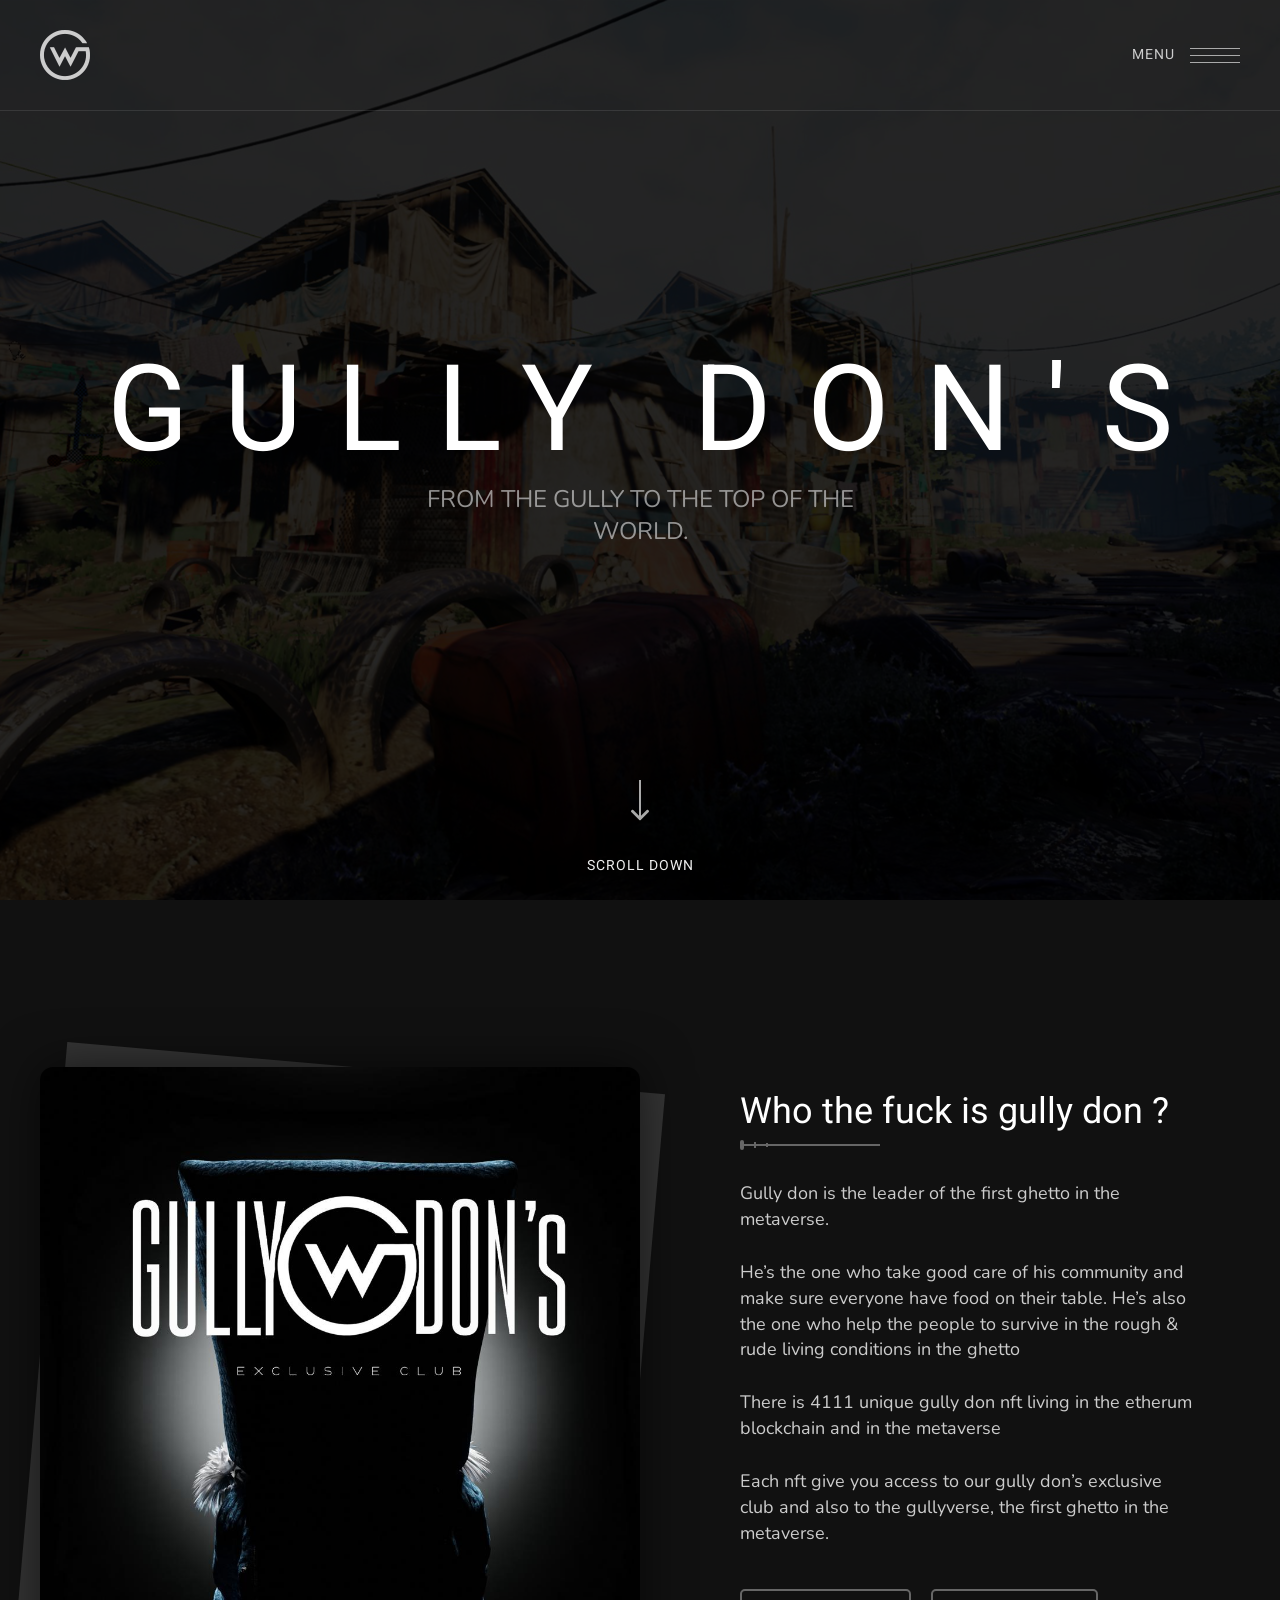
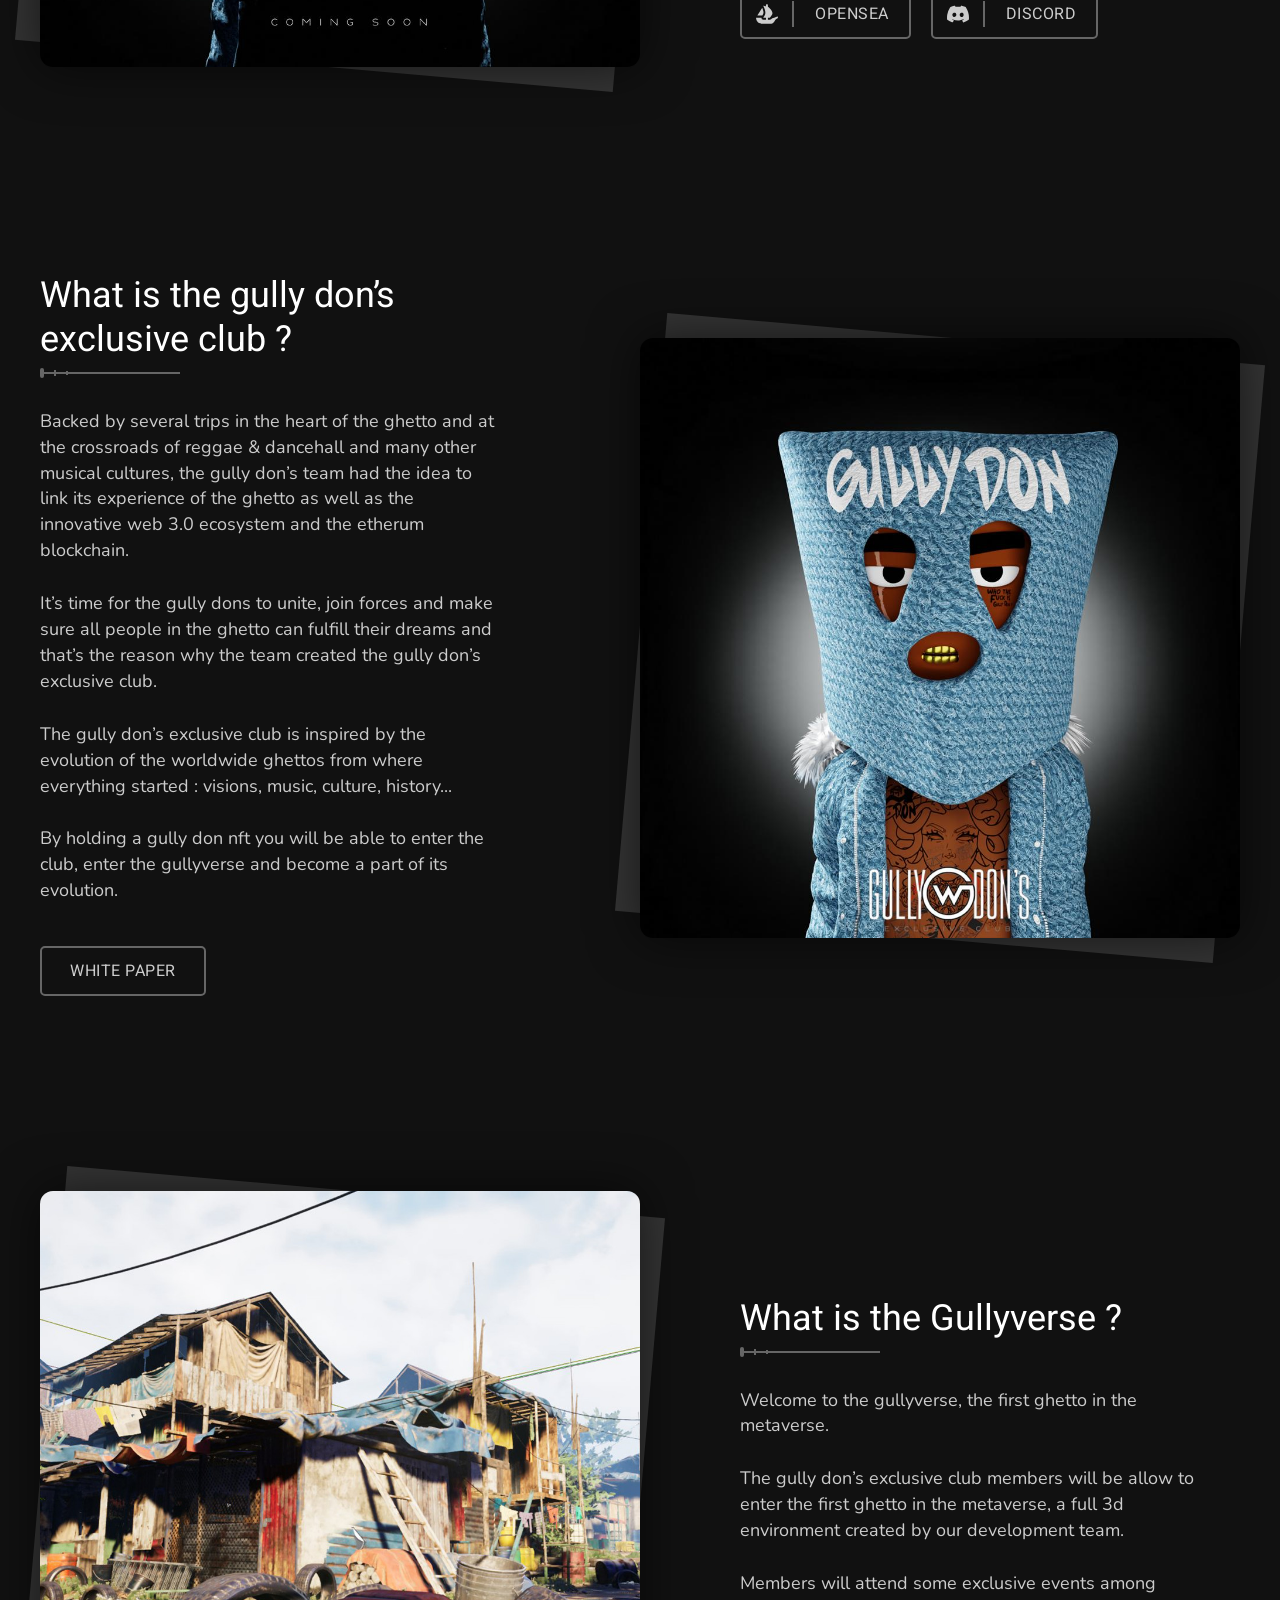
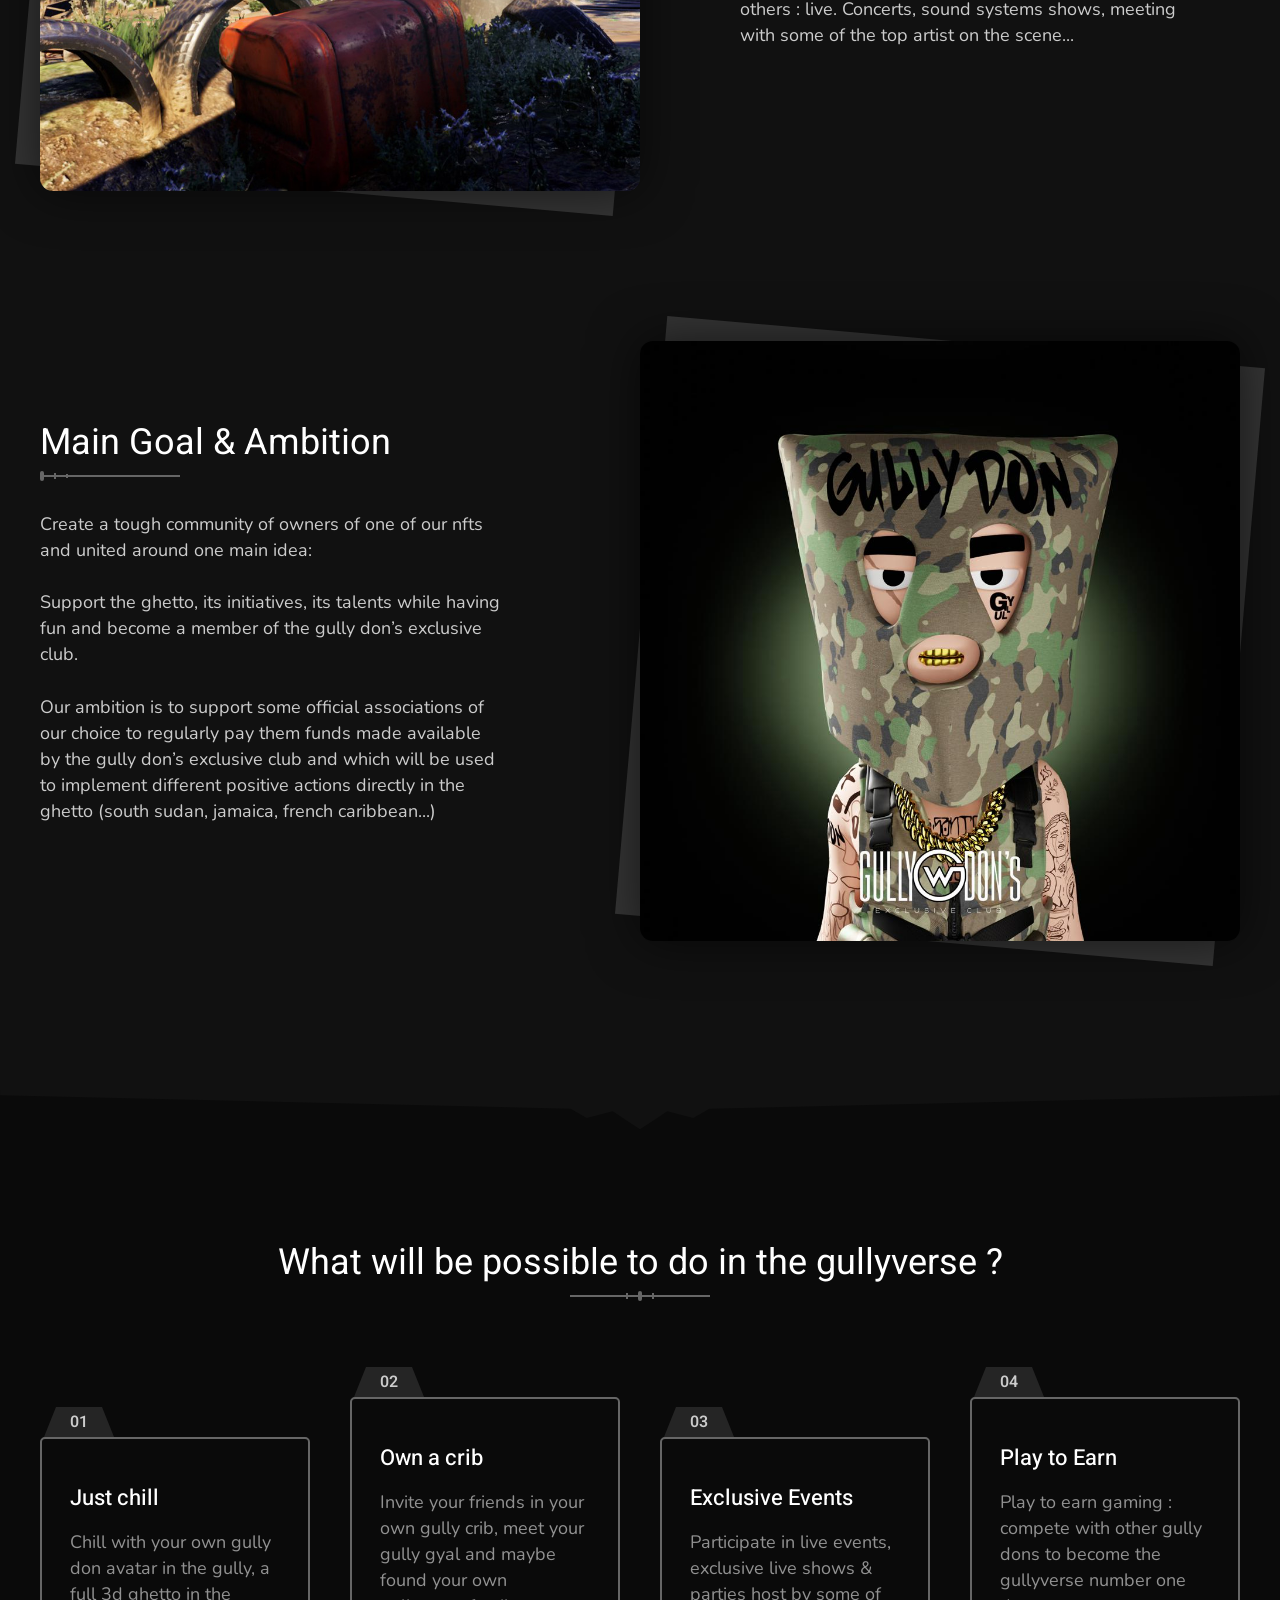
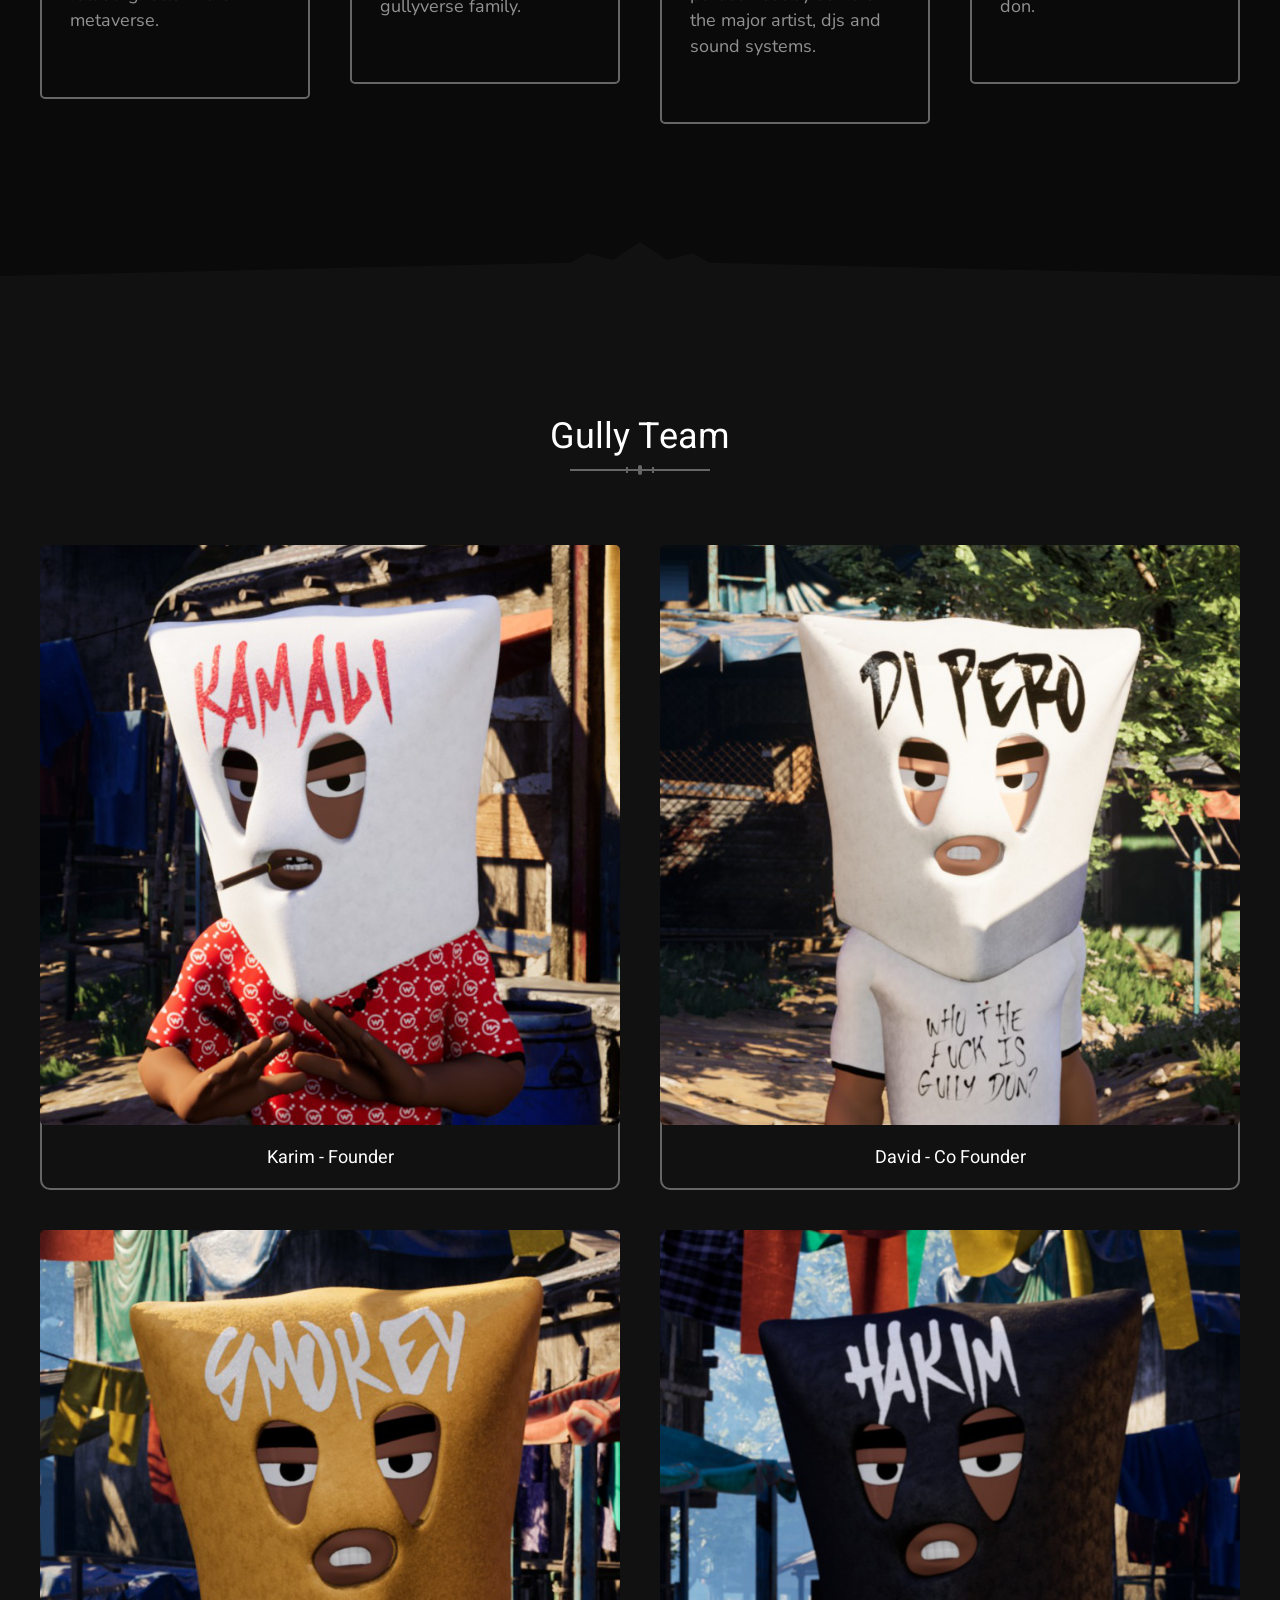
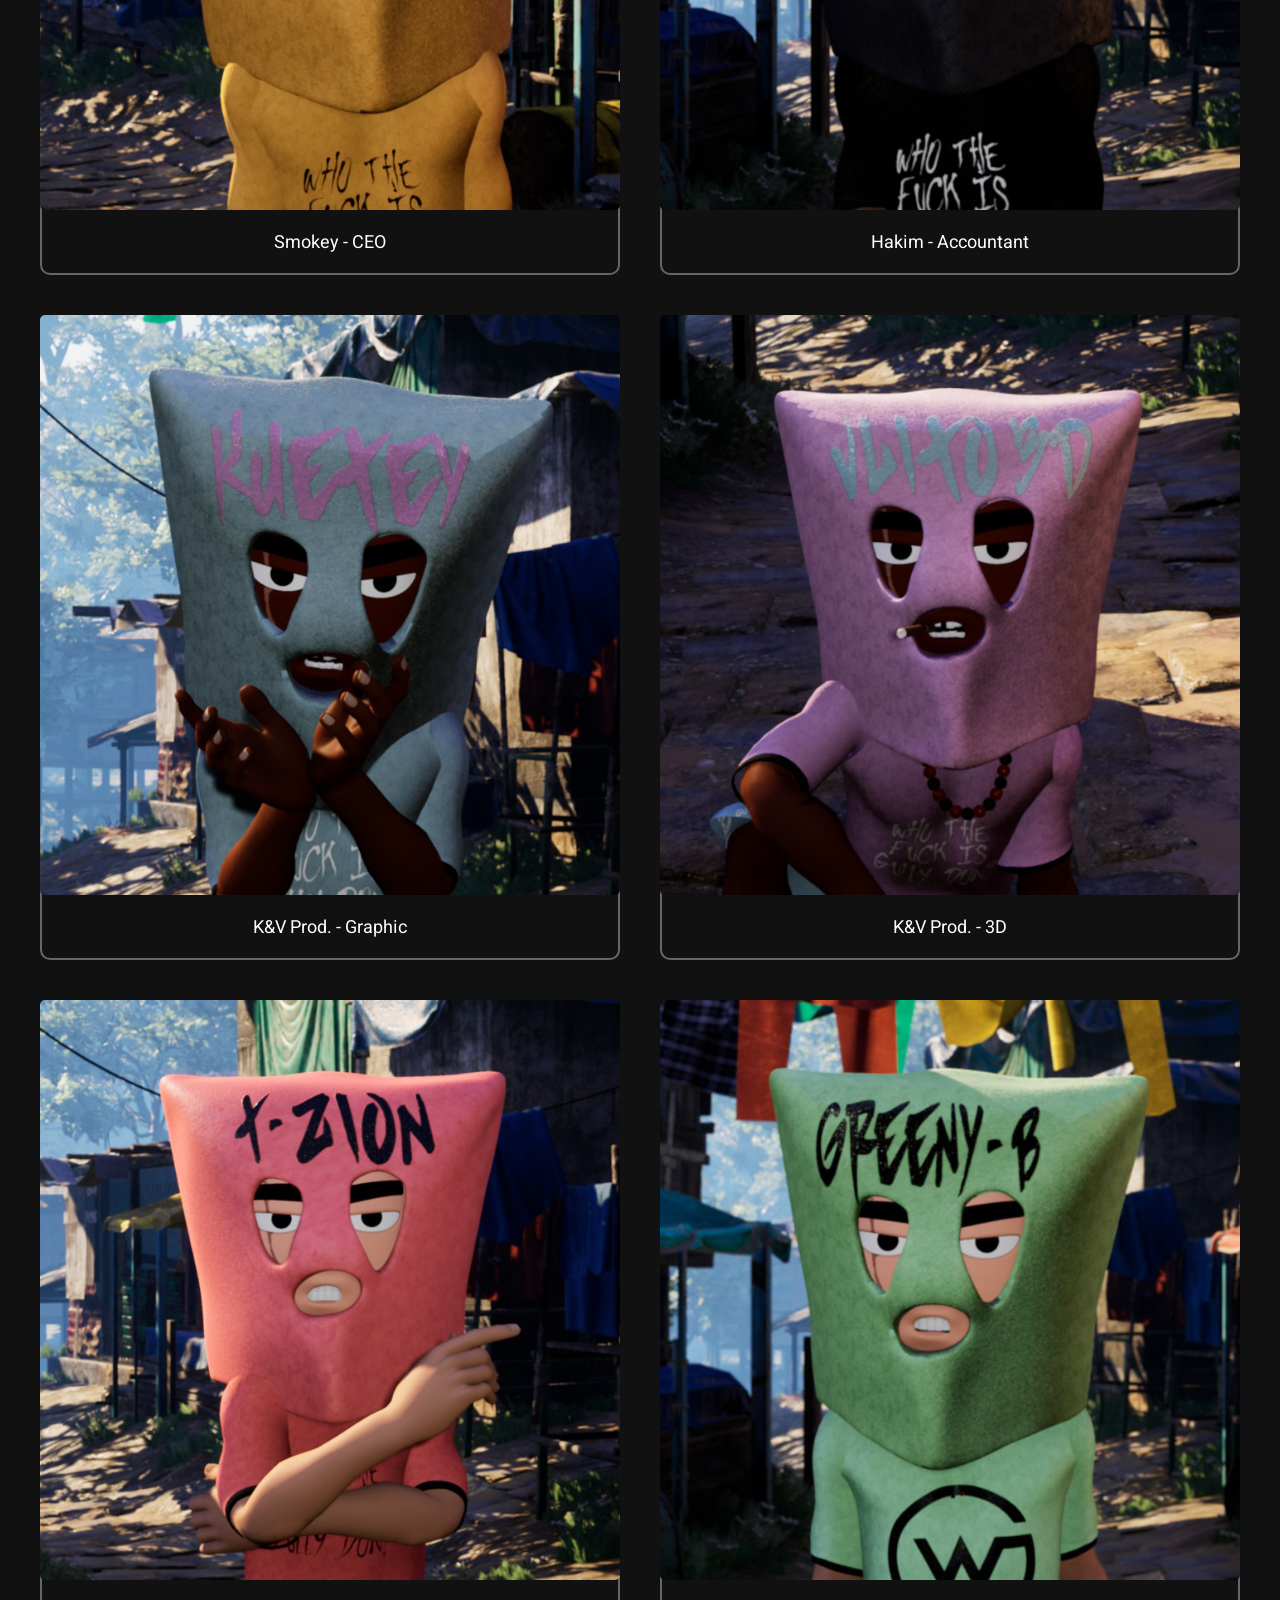
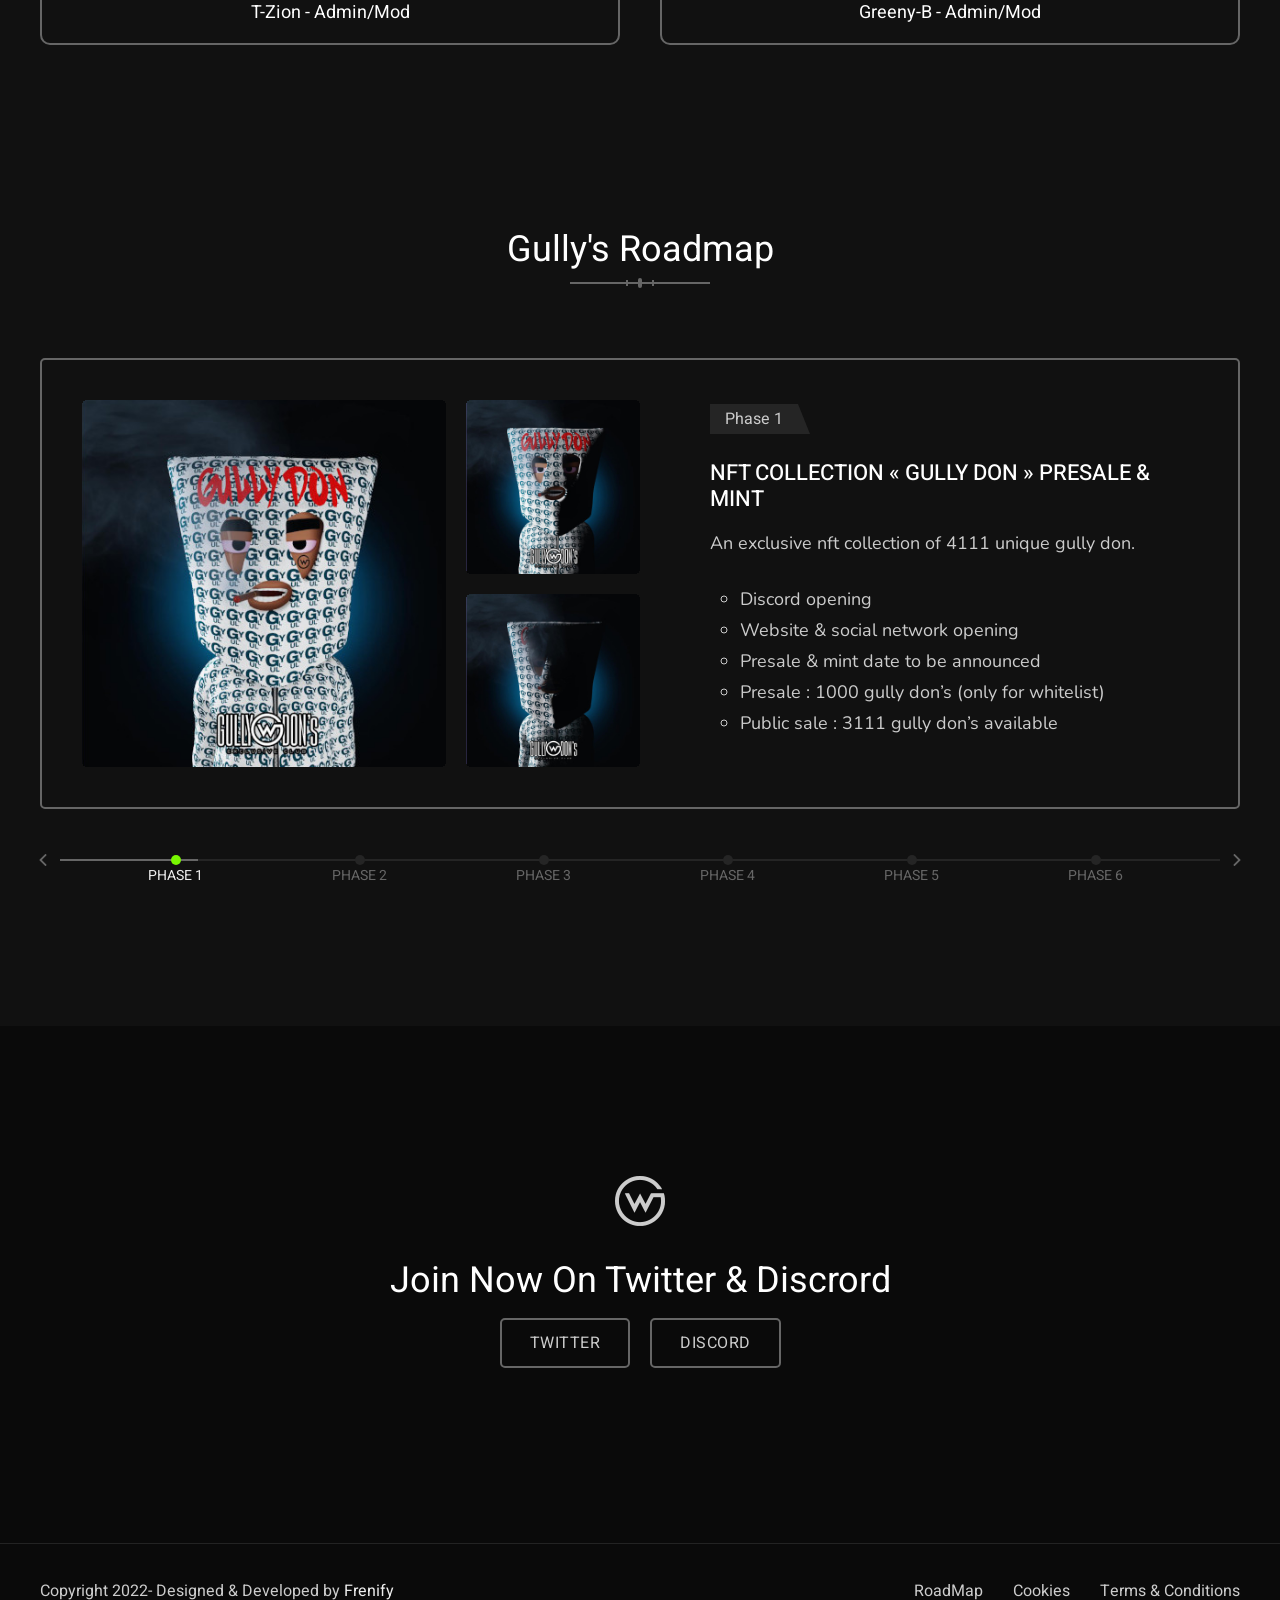
==== index.html @ 2dc28daa "landing ok" ====
<!DOCTYPE html>
<!--[if lt IE 7 ]><html class="ie ie6" lang="en"> <![endif]-->
<!--[if IE 7 ]><html class="ie ie7" lang="en"> <![endif]-->
<!--[if IE 8 ]><html class="ie ie8" lang="en"> <![endif]-->
<!--[if (gte IE 9)|!(IE)]><!--><html lang="en"> <!--<![endif]-->
  
<head>

<meta http-equiv="Content-Type" content="text/html; charset=utf-8" />

<meta name="description" content="Neoh">
<meta name="author" content="Frenify">

<meta name="viewport" content="width=device-width, initial-scale=1, maximum-scale=1">

<title>GullyVerse</title>

<!-- Google Fonts -->
<link rel="preconnect" href="https://fonts.googleapis.com">
<link rel="preconnect" href="https://fonts.gstatic.com" crossorigin>
<link href="https://fonts.googleapis.com/css2?family=Heebo:wght@100;200;300;400;500;600;700;800;900&family=Nunito:ital,wght@0,200;0,300;0,400;0,500;0,600;0,700;0,800;0,900;1,200;1,300;1,400;1,500;1,600;1,700;1,800;1,900&display=swap" rel="stylesheet">
<!-- !Google Fonts -->

<!-- Styles -->
<link type="text/css" rel="stylesheet" href="css/plugins.css" />
<link type="text/css" rel="stylesheet" href="css/style.css?ver=1.1" />
<!--[if lt IE 9]> <script type="text/javascript" src="js/modernizr.custom.js"></script> <![endif]-->
<!-- !Styles -->

</head>

<body class="home-static">


<!-- Main -->
<div class="neoh_fn_main" data-footer-sticky="">
  
  <!-- Product Modal -->
  <div class="neoh_fn_modal product_modal">
    <div class="modal_in">
      <div class="modal_closer">
        <a href="#">
          <img src="svg/cancel.svg" alt="" class="fn__svg">
        </a>
      </div>
      <div class="modal_content">
        <div class="neoh_fn_product_modal">
          <div class="img_item">
            <!-- here comes product's image -->
          </div>
          <div class="content_item">
            <div class="neoh_fn_title" data-align="left">
              <h3 class="fn_title"><!-- here comes product's title --></h3>
              <div class="line"><span></span></div>
            </div>
            
            <div class="desc">
              <p><!-- here comes product's description --></p>
            </div>
            
            <div class="buttons">
              <a href="https://opensea.io/" target="_blank" class="neoh_fn_button opensea">
                <span class="icon"><img src="svg/opensea.svg" alt="" class="fn__svg"></span>
                <span class="text">View on OpenSea</span>
              </a>
              <a href="https://discord.com/" target="_blank" class="neoh_fn_button discord">
                <span class="icon"><img src="svg/discord.svg" alt="" class="fn__svg"></span>
                <span class="text">View on Discord</span>
              </a>
            </div>
          </div>
        </div>
      </div>
    </div>
  </div>
  <!-- !Product Modal -->

  <!-- Right Navigation -->
  <div class="nav_overlay"></div>
  <div class="neoh_fn_nav">
    <div class="trigger is-active">
      <div class="trigger_in">
        <span class="text">Close</span>
        <span class="hamb">
          <span class="hamb_a"></span>
          <span class="hamb_b"></span>
          <span class="hamb_c"></span>
        </span>
      </div>
    </div>
    <div class="nav_content">
      <div class="nav_menu">
        <ul>
          <li class="menu-item menu-item-has-children">
            <a href="index.html">Home</a>
            <ul class="sub-menu">
              <li><a href="index.html">Home Static</a></li>
              <li><a href="index-kenburns.html">Full Kenburns</a></li>
              <li><a href="index-half-kenburns.html">Half Kenburns</a></li>
              <li><a href="index-half-slider.html">Half Slider</a></li>
            </ul>
          </li>
          <li class="menu-item"><a href="about.html">About</a></li>
          <li class="menu-item"><a href="collection.html">Collection</a></li>
          <li class="menu-item"><a href="blog.html">Blog</a></li>
          <li class="menu-item"><a href="contact.html">Contact</a></li>
        </ul>
      </div>
      <div class="nav_buttons">
        <a href="https://opensea.io/" class="neoh_fn_button" target="_blank">
          <span class="icon"><img src="svg/opensea.svg" alt="" class="fn__svg"></span>
          <span class="text">OpenSea</span>
        </a>
        <a href="https://discord.com/" class="neoh_fn_button" target="_blank">
          <span class="icon"><img src="svg/discord.svg" alt="" class="fn__svg"></span>
          <span class="text">Discord</span>
        </a>
      </div>
    </div>
    
    <!-- Nav Footer -->
    <div class="nav_footer">
      <div class="nf_left">
        <p>Copyright 2022- Designed &amp; Developed by <a href="https://themeforest.net/user/frenify/portfolio" target="_blank">Frenify</a></p>
      </div>
      <div class="nf_right">
        <div class="neoh_fn_social_list">
          <ul>
            <li><a href="#"><i class="fn-icon-twitter"></i></a></li>
            <li><a href="#"><i class="fn-icon-facebook"></i></a></li>
            <li><a href="#"><i class="fn-icon-instagram"></i></a></li>
            <li><a href="#"><i class="fn-icon-pinterest"></i></a></li>
            <li><a href="#"><i class="fn-icon-behance"></i></a></li>
          </ul>
        </div>
      </div>
    </div>
    <!-- !Nav Footer -->
    
  </div>
  <!-- !Right Navigation -->

  <!-- Header -->
  <header class="neoh_fn_header">
    <div class="container">
      <div class="header_in">
      
        <div class="logo">
          <a href="index.html"><img src="img/logo.png" alt=""></a>
        </div>
        
        <div class="trigger">
          <div class="trigger_in">
            <span class="text">Menu</span>
            <span class="hamb">
              <span class="hamb_a"></span>
              <span class="hamb_b"></span>
              <span class="hamb_c"></span>
            </span>
          </div>
        </div>
        
      </div>
    </div>
  </header>
  <!-- !Header -->
  

  <!-- Content -->
  <div class="neoh_fn_content">

    <!-- Hero Header -->
    <div class="neoh_fn_hero">
      
      <!-- Overlay (of hero header) -->
      <div class="bg_overlay">
        
        <!-- Overlay Color -->
        <div class="bg_color"></div>
        <!-- !Overlay Color -->
        
        <!-- Overlay Image -->
        <div class="bg_image" data-bg-img="img/hero/bg.jpg"></div>
        <!-- !Overlay Image -->
        
      </div>
      <!-- Overlay (of hero header) -->
      
      <div class="hero_content">
        <div class="container">
          <div class="content">
            <h2 class="fn_title" title="Neoh">Gully Don's</h2>
            <p class="fn_desc fn_animated_text">FROM THE GULLY TO THE TOP OF THE WORLD.</p>
          </div>
        </div>
        <a href="#about" class="neoh_fn_down magic-hover magic-hover__square">
          <span class="text">Scroll Down</span>
          <span class="icon"><img src="svg/right-arr.svg" alt="" class="fn__svg"></span>
        </a>
      </div>
      
        
      
    </div>
    <!-- !Hero Header -->
    
    
    <!-- About Section -->
    <section id="about">
      <div class="container">
        
        <!-- About Item #1 -->
        <div class="neoh_fn_about_item">
          <div class="img_item">
            <img src="img/about/1.jpg" alt="">
          </div>
          <div class="content_item">
            
            <div class="neoh_fn_title" data-align="left">
              <h3 class="fn_title">Who the fuck is gully don ?</h3>
              <div class="line"><span></span></div>
            </div>
            
            <div class="desc">
              <p>Gully don is the leader of the first ghetto in the metaverse.</p>
              <p>He’s the one who take good care of his community and make sure everyone have food on their table. He’s also the one who help the people to survive in the rough & rude living conditions in the ghetto</p>
              <p>There is 4111 unique gully don nft living in the etherum blockchain and in the metaverse</p>
              <p>Each nft give you access to our gully don’s exclusive club and also to the gullyverse, the first ghetto in the metaverse.</p>
            </div>
            
            <div class="buttons">
              <a href="https://opensea.io/" target="_blank" class="neoh_fn_button">
                <span class="icon"><img src="svg/opensea.svg" alt="" class="fn__svg"></span>
                <span class="text">OpenSea</span>
              </a>
              <a href="https://discord.com/" target="_blank" class="neoh_fn_button">
                <span class="icon"><img src="svg/discord.svg" alt="" class="fn__svg"></span>
                <span class="text">Discord</span>
              </a>
            </div>
            
          </div>
        </div>
        <!-- !About Item #1 -->
        
        <!-- About Item #2 -->
        <div class="neoh_fn_about_item reverse">
          <div class="img_item">
            <img src="img/about/2.jpg" alt="">
          </div>
          <div class="content_item">
            
            <div class="neoh_fn_title" data-align="left">
              <h3 class="fn_title">What is the gully don’s exclusive club ?</h3>
              <div class="line"><span></span></div>
            </div>
            
            <div class="desc">
              <p>Backed by several trips in the heart of the ghetto and at the crossroads of reggae & dancehall and many other musical cultures, the gully don’s team had the idea to link its experience of the ghetto as well as the innovative web 3.0 ecosystem and the etherum blockchain.</p>
              <p>It’s time for the gully dons to unite, join forces and make sure all people in the ghetto can fulfill their dreams and that’s the reason why the team created the gully don’s exclusive club.</p>
              <p>The gully don’s exclusive club is inspired by the evolution of the worldwide ghettos from where everything started : visions, music, culture, history...</p>
              <p>By holding a gully don nft you will be able to enter the club, enter the gullyverse and become a part of its evolution.</p>
            </div>
            
            <div class="buttons">
              <a href="about.html" class="neoh_fn_button only_text">
                <span class="text">WHITE PAPER</span>
              </a>
            </div>
            
          </div>
        </div>
        <!-- !About Item #2 -->
         <!-- About Item #3 -->
        <div class="neoh_fn_about_item">
          <div class="img_item">
            <img src="img/about/3.jpg" alt="">
          </div>
          <div class="content_item">
            
            <div class="neoh_fn_title" data-align="left">
              <h3 class="fn_title">What is the Gullyverse ?</h3>
              <div class="line"><span></span></div>
            </div>
            
            <div class="desc">
              <p>Welcome to the gullyverse, the first ghetto in the metaverse.</p>
              <p>The gully don’s exclusive club members will be allow to enter the first ghetto in the metaverse, a full 3d environment created by our development team.</p>
              <p>Members will attend some exclusive events among others : live. Concerts, sound systems shows, meeting with some of the top artist on the scene...</p>
            </div>
            
          <!--   <div class="buttons">
              <a href="https://opensea.io/" target="_blank" class="neoh_fn_button">
                <span class="icon"><img src="svg/opensea.svg" alt="" class="fn__svg"></span>
                <span class="text">OpenSea</span>
              </a>
              <a href="https://discord.com/" target="_blank" class="neoh_fn_button">
                <span class="icon"><img src="svg/discord.svg" alt="" class="fn__svg"></span>
                <span class="text">Discord</span>
              </a>
            </div> -->
            
          </div>
        </div>
        <!-- !About Item #3 -->
        
        <!-- About Item #4 -->
        <div class="neoh_fn_about_item reverse">
          <div class="img_item">
            <img src="img/about/4.jpg" alt="">
          </div>
          <div class="content_item">
            
            <div class="neoh_fn_title" data-align="left">
              <h3 class="fn_title">Main Goal & Ambition</h3>
              <div class="line"><span></span></div>
            </div>
            
            <div class="desc">
              <p>Create a tough community of owners of one of our nfts and united around one main idea:</p>
              <p>Support the ghetto, its initiatives, its talents while having fun and become a member of the gully don’s exclusive club.</p>
              <p>Our ambition is to support some official associations of our choice to regularly pay them funds made available by the gully don’s exclusive club and which will be used to implement different positive actions directly in the ghetto (south sudan, jamaica, french caribbean...)</p>
            </div>
            
           <!--  <div class="buttons">
              <a href="about.html" class="neoh_fn_button only_text">
                <span class="text">WHITE PAPER</span>
              </a>
            </div> -->
            
          </div>
        </div>
        <!-- !About Item #4 -->
        
        
        
      </div>
    </section>
    <!-- !About Section -->
    
    <!-- Services Section -->
    <section id="services">
      
      <!-- Dividers -->
      <img src="svg/divider.svg" alt="" class="fn__svg fn__divider top_divider">
      <img src="svg/divider.svg" alt="" class="fn__svg fn__divider bottom_divider">
      <!-- !Dividers -->
      
      
      <div class="container">
        
        <!-- Main Title -->
        <div class="neoh_fn_title">
          <h3 class="fn_title">What will be possible to do in the gullyverse ?</h3>
          <div class="line"><span></span></div>
        </div>
        <!-- !Main Title -->
        
        <!-- Services -->
        <div class="neoh_fn_services">
          <ul>
            <li>
              <div class="item">
                <div class="item_num"><span>01</span></div>
                <div class="item_content">
                  <h3 class="fn_title">Just chill</h3>
                  <p class="fn_desc fn_animated_text">Chill with your own gully don avatar in the gully, a full 3d ghetto in the metaverse.</p>
                </div>
              </div>
            </li>
            <li>
              <div class="item">
                <div class="item_num"><span>02</span></div>
                <div class="item_content">
                  <h3 class="fn_title">Own a crib</h3>
                  <p class="fn_desc fn_animated_text">Invite your friends in your own gully crib, meet your gully gyal and maybe found your own gullyverse family.</p>
                </div>
              </div>
            </li>
            <li>
              <div class="item">
                <div class="item_num"><span>03</span></div>
                <div class="item_content">
                  <h3 class="fn_title">Exclusive Events</h3>
                  <p class="fn_desc fn_animated_text">Participate in live events, exclusive live shows & parties host by some of the major artist, djs and sound systems.</p>
                </div>
              </div>
            </li>
            <li>
              <div class="item">
                <div class="item_num"><span>04</span></div>
                <div class="item_content">
                  <h3 class="fn_title">Play to Earn</h3>
                  <p class="fn_desc fn_animated_text">Play to earn gaming : compete with other gully dons to become the gullyverse number one don.</p>
                </div>
              </div>
            </li>
          </ul>
        </div>
        <!-- !Services -->
        
      </div>
    </section>
    <!-- !Services Section -->
    
    
    <!-- Drops Section -->
    <section id="drop">
      <div class="container">
        
        <!-- Main Title -->
        <div class="neoh_fn_title">
          <h3 class="fn_title">Gully Team</h3>
          <div class="line"><span></span></div>
        </div>
        <!-- !Main Title -->
        
        
        <!-- Drops List -->
        <div class="neoh_fn_drops">
          <ul>
            <li>
              <div class="item" data-modal-image="img/drops/1.jpg" data-modal-title="Karim - Founder" data-modal-description="" data-modal-opensea-url="#" data-modal-discord-url="">
                <div class="img_holder">
                  <img src="img/drops/1.jpg" alt="">
                  <a href="#" class="full_link"></a>
                </div>
                <div class="title_holder">
                  <h3 class="fn_title"><a href="#">Karim - Founder</a></h3>
                </div>
              </div>
            </li>
            <li>
              <div class="item" data-modal-image="img/drops/2.jpg" data-modal-title="Neoh #4587" data-modal-description="Suspendisse eu velit est. Cras nec vestibulum quam. Donec tincidunt purus nec enim tincidunt, sit amet facilisis massa laoreet. Integer mollis nec sapien eu lacinia." data-modal-opensea-url="" data-modal-discord-url="#">
                <div class="img_holder">
                  <img src="img/drops/2.jpg" alt="">
                  <a href="#" class="full_link"></a>
                </div>
                <div class="title_holder">
                  <h3 class="fn_title"><a href="#">David - Co Founder</a></h3>
                </div>
              </div>
            </li>
            <li>
              <div class="item" data-modal-image="img/drops/3.jpg" data-modal-title="Neoh #4586" data-modal-description="Suspendisse eu velit est. Cras nec vestibulum quam. Donec tincidunt purus nec enim tincidunt, sit amet facilisis massa laoreet. Integer mollis nec sapien eu lacinia." data-modal-opensea-url="#" data-modal-discord-url="">
                <div class="img_holder">
                  <img src="img/drops/3.jpg" alt="">
                  <a href="#" class="full_link"></a>
                </div>
                <div class="title_holder">
                  <h3 class="fn_title"><a href="#">Smokey - CEO</a></h3>
                </div>
              </div>
            </li>
             <li>
              <div class="item" data-modal-image="img/drops/7.jpg" data-modal-title="Neoh #4585" data-modal-description="Suspendisse eu velit est. Cras nec vestibulum quam. Donec tincidunt purus nec enim tincidunt, sit amet facilisis massa laoreet. Integer mollis nec sapien eu lacinia." data-modal-opensea-url="#" data-modal-discord-url="">
                <div class="img_holder">
                  <img src="img/drops/7.jpg" alt="">
                  <a href="#" class="full_link"></a>
                </div>
                <div class="title_holder">
                  <h3 class="fn_title"><a href="#">Hakim - Accountant</a></h3>
                </div>
              </div>
            </li>
            <li>
              <div class="item" data-modal-image="img/drops/4.jpg" data-modal-title="Neoh #4585" data-modal-description="Suspendisse eu velit est. Cras nec vestibulum quam. Donec tincidunt purus nec enim tincidunt, sit amet facilisis massa laoreet. Integer mollis nec sapien eu lacinia." data-modal-opensea-url="#" data-modal-discord-url="">
                <div class="img_holder">
                  <img src="img/drops/4.jpg" alt="">
                  <a href="#" class="full_link"></a>
                </div>
                <div class="title_holder">
                  <h3 class="fn_title"><a href="#">K&V Prod. - Graphic</a></h3>
                </div>
              </div>
            </li>
            <li>
              <div class="item" data-modal-image="img/drops/8.jpg" data-modal-title="Neoh #4585" data-modal-description="Suspendisse eu velit est. Cras nec vestibulum quam. Donec tincidunt purus nec enim tincidunt, sit amet facilisis massa laoreet. Integer mollis nec sapien eu lacinia." data-modal-opensea-url="#" data-modal-discord-url="">
                <div class="img_holder">
                  <img src="img/drops/8.jpg" alt="">
                  <a href="#" class="full_link"></a>
                </div>
                <div class="title_holder">
                  <h3 class="fn_title"><a href="#">K&V Prod. - 3D</a></h3>
                </div>
              </div>
            </li>
           
            <li>
              <div class="item" data-modal-image="img/drops/5.jpg" data-modal-title="Neoh #4584" data-modal-description="Suspendisse eu velit est. Cras nec vestibulum quam. Donec tincidunt purus nec enim tincidunt, sit amet facilisis massa laoreet. Integer mollis nec sapien eu lacinia." data-modal-opensea-url="#" data-modal-discord-url="">
                <div class="img_holder">
                  <img src="img/drops/5.jpg" alt="">
                  <a href="#" class="full_link"></a>
                </div>
                <div class="title_holder">
                  <h3 class="fn_title"><a href="#">T-Zion - Admin/Mod</a></h3>
                </div>
              </div>
            </li>
              <li>
                <div class="item" data-modal-image="img/drops/6.jpg" data-modal-title="Neoh #4583" data-modal-description="Suspendisse eu velit est. Cras nec vestibulum quam. Donec tincidunt purus nec enim tincidunt, sit amet facilisis massa laoreet. Integer mollis nec sapien eu lacinia." data-modal-opensea-url="#" data-modal-discord-url="">
                  <div class="img_holder">
                    <img src="img/drops/6.jpg" alt="">
                    <a href="#" class="full_link"></a>
                  </div>
                  <div class="title_holder">
                    <h3 class="fn_title"><a href="#">Greeny-B - Admin/Mod</a></h3>
                  </div>
                </div>
              </li>
          </ul>
          
          <!-- Clearfix -->
          <div class="clearfix"></div>
          
          <!-- Main Button -->
         <!--  <a href="collection.html" class="neoh_fn_button only_text full">
            <span class="text">Click here to See all ITEMS</span>
          </a> -->
          <!-- !Main Button -->
          
        </div>
        <!-- !Drops List -->
        
        
        
        <!-- Main Title -->
        <div class="neoh_fn_title">
          <h3 class="fn_title">Gully's Roadmap</h3>
          <div class="line"><span></span></div>
        </div>
        <!-- !Main Title -->
        
        <!-- Timeline -->
        <div class="neoh_fn_timeline">
          
          <!-- Timeline Content -->
          <div class="timeline_content">
            <ul class="timeline_list">
              <li class="timeline_item active" data-index="1">
                <div class="t_item">
                  <div class="t_item_img">
                    <div class="neoh_fn_gallery_1_2">
                      <div class="gallery_in">
                        <div class="item row2">
                          <img src="img/timeline/1/1.jpg" alt="">
                        </div>
                        <div class="item">
                          <img src="img/timeline/1/2.jpg" alt="">
                        </div>
                        <div class="item">
                          <img src="img/timeline/1/3.jpg" alt="">
                        </div>
                      </div>
                    </div>
                  </div>
                  <div class="t_item_info">
                    <p class="fn_date"><span>Phase 1</span></p>
                    <h3 class="fn_title"><a href="roadmap-single.html">NFT COLLECTION « GULLY DON » PRESALE & MINT</a></h3>
                    <p class="fn_desc">An exclusive nft collection of 4111 unique gully don.</p>
                    <ul class="fn_desc">    
                      <li>Discord opening</li>
                      <li>Website & social network opening</li>
                      <li>Presale & mint date to be announced</li>
                      <li>Presale : 1000 gully don’s (only for whitelist)</li>
                      <li>Public sale : 3111 gully don’s available</li>


                    </ul>
                    <!-- <p class="fn_read">
                      <a href="roadmap-single.html" class="neoh_fn_button only_text">
                        <span class="text">Read More</span>
                      </a>
                    </p> -->
                  </div>
                </div>
              </li>
              <li class="timeline_item" data-index="2">
                <div class="t_item">
                  <div class="t_item_img">
                    <div class="neoh_fn_gallery_1_2">
                      <div class="gallery_in">
                        <div class="item row2">
                          <img src="img/timeline/2/1.jpg" alt="">
                        </div>
                        <div class="item">
                          <img src="img/timeline/2/2.jpg" alt="">
                        </div>
                        <div class="item">
                          <img src="img/timeline/2/3.jpg" alt="">
                        </div>
                      </div>
                    </div>
                  </div>
                  <div class="t_item_info">
                    <p class="fn_date"><span>Phase 2</span></p>
                    <h3 class="fn_title"><a href="roadmap-single.html">NFT COLLECTION « GULLY GYAL » PRESALE & MINT</a></h3>
                    <p class="fn_desc">An exclusive nft collection of 4111 unique gully gyal</p>
                    <p class="fn_desc">Presale & mint date to be announced</p>
                   <!--  <p class="fn_read">
                      <a href="roadmap-single.html" class="neoh_fn_button only_text">
                        <span class="text">Read More</span>
                      </a>
                    </p> -->
                  </div>
                </div>
              </li>
              <li class="timeline_item " data-index="3">
                <div class="t_item">
                  <div class="t_item_img">
                    <div class="neoh_fn_gallery_1_2">
                      <div class="gallery_in">
                        <div class="item row2">
                          <img src="img/timeline/3/1.jpg" alt="">
                        </div>
                        <div class="item">
                          <img src="img/timeline/3/2.jpg" alt="">
                        </div>
                        <div class="item">
                          <img src="img/timeline/3/3.jpg" alt="">
                        </div>
                      </div>
                    </div>
                  </div>
                  <div class="t_item_info">
                    <p class="fn_date"><span>PHASE 3</span></p>
                    <h3 class="fn_title"><a href="roadmap-single.html">NFT COLLECTION « GULLY CRIB’S »</a></h3>
                    <p class="fn_desc">8222 unique gully crib’s are going to be available in the gullyverse.</p>
                    <ul>
                      <li>Each house can be modified at any time, personalize with digital assets.</li>
                      <li>Expose your nft collection in your own gully crib.</li>
                    
<li>Get a full range of clothes and stuff for your own gully don (Free sft for holders of a gully crib nft)</li>
                      </ul>
                      

                    <!-- <p class="fn_read">
                      <a href="roadmap-single.html" class="neoh_fn_button only_text">
                        <span class="text">Read More</span>
                      </a>
                    </p> -->
                  </div>
                </div>
              </li>
              <li class="timeline_item" data-index="4">
                <div class="t_item">
                  <div class="t_item_img">
                    <div class="neoh_fn_gallery_1_2">
                      <div class="gallery_in">
                        <div class="item row2">
                          <img src="img/timeline/4/1.jpg" alt="">
                        </div>
                        <div class="item">
                          <img src="img/timeline/4/2.jpg" alt="">
                        </div>
                        <div class="item">
                          <img src="img/timeline/4/3.jpg" alt="">
                        </div>
                      </div>
                    </div>
                  </div>
                  <div class="t_item_info">
                    <p class="fn_date"><span>Phase 4</span></p>
                    <h3 class="fn_title"><a href="roadmap-single.html">ENTER THE GULLYVERSE</a></h3>
                    <p class="fn_desc">Welcome to the gullyverse</p>
                    <p class="fn_desc">Gully wear is producing the first ghetto in the metaverse called the gullyverse.</p>
                    <p class="fn_desc">Meeting with the gdec family,</p>
                    <p class="fn_desc">Live dancehall events, play to earn games and much more.</p>
                   <!--  <p class="fn_read">
                      <a href="roadmap-single.html" class="neoh_fn_button only_text">
                        <span class="text">Read More</span>
                      </a>
                    </p> -->
                  </div>
                </div>
              </li>
              <li class="timeline_item" data-index="5">
                <div class="t_item">
                  <div class="t_item_img">
                    <div class="neoh_fn_gallery_1_2">
                      <div class="gallery_in">
                        <div class="item row2">
                          <img src="img/timeline/5/1.jpg" alt="">
                        </div>
                        <div class="item">
                          <img src="img/timeline/5/2.jpg" alt="">
                        </div>
                        <div class="item">
                          <img src="img/timeline/5/3.jpg" alt="">
                        </div>
                      </div>
                    </div>
                  </div>
                  <div class="t_item_info">
                    <p class="fn_date"><span>Phase 5</span></p>
                    <h3 class="fn_title"><a href="roadmap-single.html">GULLY VERSE COIN - $GSV</a></h3>
                    <p class="fn_desc">Stake your gully don & gully gyal nft and earn some $gsv daily.$gsv will be the the main currency in the gullyverse</p>
                    <!-- <p class="fn_read">
                      <a href="roadmap-single.html" class="neoh_fn_button only_text">
                        <span class="text">Read More</span>
                      </a>
                    </p> -->
                  </div>
                </div>
              </li>
              <li class="timeline_item" data-index="6">
                <div class="t_item">
                  <div class="t_item_img">
                    <div class="neoh_fn_gallery_1_2">
                      <div class="gallery_in">
                        <div class="item row2">
                          <img src="img/timeline/6/1.jpg" alt="">
                        </div>
                        <div class="item">
                          <img src="img/timeline/6/2.jpg" alt="">
                        </div>
                        <div class="item">
                          <img src="img/timeline/6/3.jpg" alt="">
                        </div>
                      </div>
                    </div>
                  </div>
                  <div class="t_item_info">
                    <p class="fn_date"><span>Phase 6</span></p>
                    <h3 class="fn_title"><a href="roadmap-single.html">VOODOO RITUAL</a></h3>
                    <p class="fn_desc">With the voodoo ritual you will be able to do an epic upgrade to your gully don nft.An old witch has thrown a spell on your gully don. You will need to go through the voodoo ritual to remove the spell and then discover your gully don without a mask.</p>
                   <!--  <p class="fn_read">
                      <a href="roadmap-single.html" class="neoh_fn_button only_text">
                        <span class="text">Read More</span>
                      </a>
                    </p> -->
                  </div>
                </div>
              </li>
             
            </ul>
          </div>
          <!-- !Timeline Content -->
          
          <!-- Timeline Progress -->
          <div class="timeline_progress">
          
            <!-- Nav -->
            <a href="#" class="nav_prev"><img src="svg/right-arr.svg" alt="" class="fn__svg"></a>
            <a href="#" class="nav_next"><img src="svg/right-arr.svg" alt="" class="fn__svg"></a>
            <!-- !Nav -->
            
            <div class="progress_line_wrapper">
              <div class="progress_line">
                <ul>
                  <li class="active" data-index="1">
                    <a href="#">
                      <span class="text">Phase 1</span>
                      <span class="circle"></span>
                    </a>
                  </li>
                  <li data-index="2">
                    <a href="#">
                      <span class="text">Phase 2</span>
                      <span class="circle"></span>
                    </a>
                  </li>
                  <li class="" data-index="3">
                    <a href="#">
                      <span class="text">Phase 3</span>
                      <span class="circle"></span>
                    </a>
                  </li>
                  <li data-index="4">
                    <a href="#">
                      <span class="text">Phase 4</span>
                      <span class="circle"></span>
                    </a>
                  </li>
                  <li data-index="5">
                    <a href="#">
                      <span class="text">Phase 5</span>
                      <span class="circle"></span>
                    </a>
                  </li>
                  <li data-index="6">
                    <a href="#">
                      <span class="text">Phase 6</span>
                      <span class="circle"></span>
                    </a>
                  </li>
                  
                </ul>
                <span class="active_line"></span>
              </div>
            </div>
          </div>
          <!-- !Timeline Progress -->
          
        </div>
        <!-- !Timeline -->
        
      </div>
    </section>
    <!-- !Drops Section -->
    
    
  
    
    
    
    <!-- Blog Section -->
    
    <!-- !Blog Section -->
  
  </div>
  <!-- Content -->
  
  <!-- Footer -->
  <footer id="footer">
    <div class="neoh_fn_footer">
    
      <!-- Footer Top -->
      <div class="footer_top">
        <div class="container">
          <div class="ft_in">
          
            <div class="desc">
              <div class="img">
                <img src="img/footer-logo.png" alt="">
              </div>
              <h3 class="fn_title">Join Now On Twitter & Discrord</h3>
            <!--   <p class="fn_desc">Morbi non dignissim erat, a blandit felis nec lorem vel orci varius congue ut vitae est. Nam quis tempus nisl. Fusce posuere nibh a mi molestie, sit amet ornare</p> -->
            </div>
            
            <div class="subscribe_form">

              <div class="subscribe_in" style="display:flex;align-items: center;justify-content: center;">
                <!-- <input type="text" placeholder="Email..."> -->
                <a style="margin-right: 20px;" href="#" class="neoh_fn_button only_text">
                  <span class="text">Twitter</span>
                </a> <a href="#" class="neoh_fn_button only_text">
                  <span class="text">Discord</span>
                </a>
              </div>
             <!--  <div class="returnmessage" data-success="Your message has been received, We will contact you soon." data-message="You have subscribed to our updates. Thank you" data-invalid-email="Please enter valid email!"></div>
              <div class="empty_notice"><span>Please enter your Email</span></div> -->
            </div>
            
            <!-- <div class="neoh_fn_social_list"> -->
             <!--  <ul>
                <li><a href="#"><i class="fn-icon-twitter"></i></a></li>
                <li><a href="#"><i class="fn-icon-facebook"></i></a></li>
                <li><a href="#"><i class="fn-icon-instagram"></i></a></li>
                <li><a href="#"><i class="fn-icon-pinterest"></i></a></li>
                <li><a href="#"><i class="fn-icon-behance"></i></a></li>
              </ul> -->
            <!-- </div> -->
            
          </div>
        </div>
      </div>
      <!-- !Footer Top -->
      
      <!-- Footer Bottom -->
      <div class="footer_bottom">
        <div class="container">
          <div class="fb_in">
            
            <div class="fb_left">
              <p>Copyright 2022- Designed &amp; Developed by <a href="https://themeforest.net/user/frenify/portfolio" target="_blank">Frenify</a></p>
            </div>
            
            <div class="fb_right">
              <ul>
                <li><a href="roadmap.html">RoadMap</a></li>
                <li><a href="#">Cookies</a></li>
                <li><a href="#">Terms &amp; Conditions</a></li>
              </ul>
            </div>
            
          </div>
        </div>
      </div>
      <!-- !Footer Bottom -->
      
    </div>
  </footer>
  <!-- !Footer -->
  
  <!-- Totop -->
  <a href="#" class="neoh_fn_totop">
    <span class="arrow"><img src="svg/right-arr.svg" alt="" class="fn__svg"></span>
    <span class="circle"><img src="svg/circle.svg" alt="" class="fn__svg"></span>
  </a>
  <!-- !Totop -->
   
  
</div>
<!-- !Main -->

<!-- Scripts -->
<script type="text/javascript" src="js/jquery.js"></script>
<script type="text/javascript" src="js/plugins.js"></script>
<!--[if lt IE 10]> <script type="text/javascript" src="js/ie8.js"></script> <![endif]-->
<script type="text/javascript" src="js/init.js?ver=1.1"></script>
<!-- !Scripts -->

</body>
</html>
---- css/style.css ----
@charset "utf-8";

:root {
	--sbc: #0a0a0a;
	--mc: #78f701;
	--hc: #fff;
	--bc: #ccc;
	--hff: 'Heebo', sans-serif;
	--bff: 'Nunito', sans-serif;
	--eff: 'Open Sans', sans-serif;
	--extra-color: #666
}

html {
	overflow-x: hidden;
	padding: 0;
	margin: 0
}

*,
:after,
:before {
	box-sizing: border-box
}

body {
	font-family: var(--bff);
	font-size: 18px;
	letter-spacing: 0;
	line-height: 1.44;
	font-weight: 400;
	color: var(--bc);
	position: relative;
	word-break: break-word;
	background-color: var(--sbc)
}

.fn__svg {
	fill: currentcolor;
	width: 18px;
	height: 18px;
	opacity: 0
}

.replaced-svg {
	opacity: 1
}

p {
	letter-spacing: 0;
	margin-bottom: 20px
}

h1,
h2,
h3,
h4,
h5,
h6 {
	color: var(--hc);
	font-family: var(--hff);
	line-height: 1.22;
	letter-spacing: 0
}

h1>a,
h2>a,
h3>a,
h4>a,
h5>a,
h6>a {
	text-decoration: none;
	color: var(--hc)
}

h1>a:hover,
h2>a:hover,
h3>a:hover,
h4>a:hover,
h5>a:hover,
h6>a:hover {
	color: var(--mc)
}

input[type=text] {
	background-color: #181818;
	border-radius: 5px;
	border: 2px solid var(--extra-color);
	font-size: 16px;
	letter-spacing: 0;
	line-height: 46px;
	height: 50px;
	padding: 0 15px
}

textarea {
	background-color: #181818;
	border-radius: 5px;
	border: 2px solid var(--extra-color);
	font-size: 16px;
	letter-spacing: 0;
	padding: 13px 15px;
	height: 250px
}

input[type=text]:focus,
textarea:focus {
	outline: 0;
	background-color: #181818;
	border-color: #777
}

.container {
	width: 100%;
	max-width: 1360px;
	padding: 0 80px;
	margin: 0 auto
}

.container.wide {
	max-width: 1760px
}

.container.small {
	max-width: 900px
}

.clearfix:after,
.clearfix:before,
.container:after {
	content: '';
	clear: both;
	display: table
}

@media(max-width:1400px) {
	.container {
		padding: 0 40px
	}
}

@media(max-width:1040px) {
	.container {
		padding: 0 20px
	}
}

@media(max-width:480px) {
	.container {
		padding: 0 10px
	}
}

a.full_link {
	position: absolute;
	top: 0;
	left: 0;
	right: 0;
	bottom: 0;
	z-index: 1
}

.bg_overlay,
.bg_overlay .bg_color,
.bg_overlay .bg_image {
	position: absolute;
	top: 0;
	left: 0;
	right: 0;
	bottom: 0;
	z-index: 1;
	background-size: cover;
	background-repeat: no-repeat;
	background-position: center center
}

.bg_overlay .bg_color {
	z-index: 2
}

[class*=mw_] {
	margin-left: auto;
	margin-right: auto
}

.mw_650 {
	max-width: 650px
}

.mw_500 {
	max-width: 500px
}

.neoh_fn_main,
.neoh_fn_main * {
	box-sizing: border-box
}

.neoh_fn_main {
	position: relative;
	z-index: 2;
	display: -webkit-flex;
	display: -moz-flex;
	display: -ms-flex;
	display: -o-flex;
	display: flex;
	-webkit-flex-direction: column;
	-moz-flex-direction: column;
	-ms-flex-direction: column;
	-o-flex-direction: column;
	flex-direction: column;
	min-height: 100vh
}

.neoh_fn_header {
	padding: 30px 0;
	border-bottom: 1px solid rgba(255, 255, 255, .1)
}

.neoh_fn_header {
	position: fixed;
	z-index: 99;
	top: 0;
	left: 0;
	right: 0;
	transition: all .3s ease
}

.neoh_fn_header.fixer {
	background-color: #111;
	padding: 20px 0
}

.neoh_fn_header .header_in {
	display: -webkit-flex;
	display: -moz-flex;
	display: -ms-flex;
	display: -o-flex;
	display: flex;
	justify-content: space-between;
	-ms-align-items: center;
	align-items: center
}

.trigger_in {
	cursor: pointer;
	font-family: var(--hff);
	letter-spacing: 1px;
	font-size: 14px;
	text-transform: uppercase;
	display: -webkit-flex;
	display: -moz-flex;
	display: -ms-flex;
	display: -o-flex;
	display: flex;
	-ms-align-items: center;
	align-items: center;
	padding: 10px;
	padding-right: 65px;
	position: relative;
	user-select: none;
	-moz-user-select: none;
	-webkit-user-select: none;
	-ms-user-select: none;
	transition: all .3s ease
}

.trigger.is-active,
.trigger:hover .trigger_in {
	color: var(--mc)
}

.trigger.is-active .hamb_a {
	top: 6px;
	transform: rotate(45deg)
}

.trigger.is-active .hamb_c {
	top: 6px;
	transform: rotate(-45deg)
}

.trigger.is-active .hamb_b {
	transform: translateX(100%);
	opacity: 0
}

.trigger.is-active .hamb_a,
.trigger.is-active .hamb_b,
.trigger.is-active .hamb_c {
	background-color: #eee
}

.trigger_in .hamb {
	width: 50px;
	height: 15px;
	position: absolute;
	right: 0;
	top: 50%;
	margin-top: -7px;
	margin-top: -7.5px
}

.trigger_in .hamb_a,
.trigger_in .hamb_b,
.trigger_in .hamb_c {
	position: absolute;
	width: 50px;
	height: 1px;
	background-color: #aaa;
	left: 0;
	transition: all .3s ease
}

.trigger_in .hamb_a {
	top: 0
}

.trigger_in .hamb_b {
	top: 7px
}

.trigger_in .hamb_c {
	top: 14px
}

.trigger_in .text {
	line-height: 1
}

.neoh_fn_hero {
	width: 100%;
	position: relative;
	z-index: 1;
	display: -webkit-flex;
	display: -moz-flex;
	display: -ms-flex;
	display: -o-flex;
	display: flex;
	-webkit-flex-direction: column;
	-moz-flex-direction: column;
	-ms-flex-direction: column;
	-o-flex-direction: column;
	flex-direction: column;
	-ms-align-items: center;
	align-items: center
}

.neoh_fn_hero .overlay_slider {
	position: absolute;
	z-index: 1;
	top: 0;
	left: 0;
	right: 0;
	bottom: 0
}

.neoh_fn_hero .overlay_slider .swiper-container .main_image {
	position: absolute;
	left: 0;
	right: 0;
	top: 0;
	bottom: 0;
	background-size: cover;
	background-repeat: no-repeat;
	background-position: center center
}

.neoh_fn_hero .overlay_slider .swiper-slide {
	overflow: hidden
}

.neoh_fn_hero .overlay_slider .swiper-container,
.neoh_fn_hero .overlay_slider .swiper-slide {
	height: 100%
}

.neoh_fn_hero .overlay_slider .swiper-container {
	cursor: e-resize
}

.neoh_fn_hero iframe {
	position: absolute;
	top: 50%;
	left: 50%;
	width: 100vw;
	height: 100vh;
	transform: translate(-50%, -50%);
	z-index: 10
}

.neoh_fn_hero .bg_color {
	background-color: rgba(0, 0, 0, .85)
}

.home-kenburns .neoh_fn_hero .bg_color {
	background-color: rgba(0, 0, 0, .55)
}

.neoh_fn_hero.half {
	-ms-align-items: flex-start;
	align-items: flex-start
}

.neoh_fn_hero.half .hero_content {
	width: 50%;
	background-color: #0a0a0a
}

.neoh_fn_hero.half .bg_overlay {
	left: 50%
}

.neoh_fn_hero .hero_content {
	position: relative;
	z-index: 15;
	height: 100%;
	display: -webkit-flex;
	display: -moz-flex;
	display: -ms-flex;
	display: -o-flex;
	display: flex;
	-webkit-flex-direction: column;
	-moz-flex-direction: column;
	-ms-flex-direction: column;
	-o-flex-direction: column;
	flex-direction: column;
	min-height: 100vh;
	padding: 150px 0;
	justify-content: center;
	-ms-align-items: center;
	align-items: center
}

.neoh_fn_hero .content {
	text-align: center
}

@font-face {
	font-family: neon;
	src: url(https://s3-us-west-2.amazonaws.com/s.cdpn.io/707108/neon.ttf)
}

.neoh_fn_hero .fn_title {
	/*max-width: 500px;*/
	margin: 0 auto;
	padding: 0;
	font-size: 120px;
	text-transform: uppercase;
	letter-spacing: 35px;
	line-height: 1;
	margin-bottom: 10px;
	/*font-family: neon;*/
	transform: translateZ(0);
	overflow: hidden;
	position: relative;
	left: 17px
}

.neoh_fn_hero .fn_desc {
	padding: 0;
	font-size: 24px;
	line-height: 1.3333;
	max-width: 500px;
	margin: 0 auto
}

.neoh_fn_down {
	position: absolute;
	bottom: 24px;
	z-index: 15;
	text-decoration: none;
	color: #eee;
	font-size: 14px;
	text-transform: uppercase;
	font-family: var(--hff);
	letter-spacing: 1px;
	padding-top: 60px
}

.neoh_fn_down:hover {
	color: var(--mc)
}

.neoh_fn_down:hover .icon {
	color: var(--mc)
}

.neoh_fn_down:hover .icon:after {
	background-color: var(--mc)
}

.neoh_fn_down .icon {
	position: absolute;
	display: block;
	top: -16px;
	left: 50%;
	width: 18px;
	height: 40px;
	color: #aaa;
	margin-left: -9px;
	-webkit-animation: bottomArrow 1.5s infinite;
	animation: bottomArrow 1.5s infinite;
	transition: all .3s ease
}

.neoh_fn_down .icon:after {
	content: '';
	position: absolute;
	width: 2px;
	height: 40px;
	background-color: #aaa;
	left: 50%;
	margin-left: -1px;
	transition: all .3s ease
}

.neoh_fn_down .fn__svg {
	position: absolute;
	display: block;
	bottom: -4px;
	transform: rotate(90deg);
	left: 50%;
	margin-left: -9px;
	z-index: 3
}

@keyframes bottomArrow {
	0% {
		transform: translate(0, 0);
		opacity: 0
	}

	50% {
		opacity: 1
	}

	100% {
		transform: translate(0, 20px);
		opacity: 0
	}
}

@keyframes topArrow {
	0% {
		transform: translate(0, 0);
		opacity: 0
	}

	50% {
		opacity: 1
	}

	100% {
		transform: translate(0, -20px);
		opacity: 0
	}
}

.fn_animated_text {
	opacity: 0
}

.fn_animated_text.ready {
	opacity: 1
}

.fn_animated_text span {
	animation: fn_animated_text .8s both
}

.fn_animated_text em {
	opacity: 0
}

@keyframes fn_animated_text {
	0% {
		opacity: 0
	}

	65% {
		opacity: 1;
		text-shadow: 0 0 25px #fff
	}

	75% {
		opacity: 1
	}

	100% {
		opacity: .7
	}
}

#about {
	background-color: #111;
	padding: 150px 0;
	position: relative
}

.neoh_fn_about_item {
	display: -webkit-flex;
	display: -moz-flex;
	display: -ms-flex;
	display: -o-flex;
	display: flex;
	-ms-align-items: center;
	align-items: center;
	margin-bottom: 150px
}

.neoh_fn_about_item:last-child {
	margin-bottom: 0
}

.neoh_fn_about_item.reverse {
	-webkit-flex-direction: row-reverse;
	-moz-flex-direction: row-reverse;
	-ms-flex-direction: row-reverse;
	-o-flex-direction: row-reverse;
	flex-direction: row-reverse
}

.neoh_fn_about_item.reverse .content_item {
	padding: 40px 140px 40px 0
}

.neoh_fn_about_item .img_item {
	width: 50%;
	position: relative
}

.neoh_fn_about_item .img_item:after {
	content: '';
	position: absolute;
	width: 100%;
	height: 100%;
	background-color: #353535;
	left: 0;
	top: 0;
	transform: rotate(5deg)
}

.neoh_fn_about_item .img_item img {
	width: 100%;
	height: 100%;
	object-fit: cover;
	border-radius: 13px;
	position: relative;
	z-index: 3;
	box-shadow: 0 0 50px rgba(0, 0, 0, .6)
}

.neoh_fn_about_item .content_item {
	width: 50%;
	padding: 40px 40px 40px 100px
}

.neoh_fn_about_item .neoh_fn_title {
	margin-bottom: 31px
}

.neoh_fn_about_item .desc p {
	margin-bottom: 27px
}

.neoh_fn_about_item .desc p:last-child {
	margin-bottom: 0
}

.neoh_fn_about_item .desc {
	margin-bottom: 37px
}

.neoh_fn_about_item .buttons {
	display: -webkit-flex;
	display: -moz-flex;
	display: -ms-flex;
	display: -o-flex;
	display: flex;
	-webkit-flex-direction: row;
	-moz-flex-direction: row;
	-ms-flex-direction: row;
	-o-flex-direction: row;
	flex-direction: row;
	flex-wrap: wrap
}

.neoh_fn_about_item .buttons a {
	margin: 5px 20px 5px 0
}

.neoh_fn_about_item .buttons a:last-child {
	margin-right: 0
}

.neoh_fn_title {
	position: relative;
	display: -webkit-flex;
	display: -moz-flex;
	display: -ms-flex;
	display: -o-flex;
	display: flex;
	-webkit-flex-direction: column;
	-moz-flex-direction: column;
	-ms-flex-direction: column;
	-o-flex-direction: column;
	flex-direction: column;
	-ms-align-items: center;
	align-items: center
}

.neoh_fn_title .fn_title {
	margin: 0;
	padding: 0;
	font-size: 36px;
	margin-bottom: 6px
}

.neoh_fn_title .line {
	position: relative;
	width: 140px;
	height: 10px
}

.neoh_fn_title .line span {
	width: 140px;
	display: block;
	height: 2px;
	background-color: var(--extra-color);
	position: absolute;
	top: 4px
}

.neoh_fn_title .line:after {
	content: '';
	position: absolute;
	width: 4px;
	height: 10px;
	left: 50%;
	margin-left: -2px;
	background-color: var(--extra-color);
	border-radius: 10px
}

.neoh_fn_title .line span:after,
.neoh_fn_title .line span:before {
	width: 2px;
	background-color: var(--extra-color);
	position: absolute;
	content: '';
	z-index: 3;
	margin-top: -3px;
	height: 6px;
	top: 50%
}

.neoh_fn_title .line span:before {
	right: 50%;
	margin-right: 12px
}

.neoh_fn_title .line span:after {
	left: 50%;
	margin-left: 12px
}

.neoh_fn_title[data-align=left] {
	-ms-align-items: flex-start;
	align-items: flex-start
}

.neoh_fn_title[data-align=left] .line:after {
	left: 0;
	margin-left: 0
}

.neoh_fn_title[data-align=left] .line span:before {
	left: 14px;
	right: auto;
	margin-right: 0
}

.neoh_fn_title[data-align=left] .line span:after {
	left: 26px;
	right: auto;
	margin-left: 0;
	margin-top: -2px;
	height: 4px
}

.neoh_fn_title[data-align=right] {
	-ms-align-items: flex-end;
	align-items: flex-end
}

.neoh_fn_title[data-align=right] .line:after {
	left: auto;
	margin-left: 0;
	right: 0
}

.neoh_fn_title[data-align=right] .line span:before {
	left: auto;
	right: 14px;
	margin-right: 0
}

.neoh_fn_title[data-align=right] .line span:after {
	left: auto;
	right: 26px;
	margin-left: 0;
	margin-top: -2px;
	height: 4px
}

.neoh_fn_button {
	display: block;
	width: fit-content;
	max-width: 100%;
	text-decoration: none;
	color: var(--bc);
	font-size: 16px;
	text-transform: uppercase;
	font-family: var(--hff);
	border: 2px solid var(--extra-color);
	border-radius: 5px;
	line-height: 46px;
	padding: 0 20px 0 73px;
	position: relative;
	text-align: center;
	letter-spacing: .5px
}

.neoh_fn_button .text {
	white-space: nowrap;
	overflow: hidden;
	text-overflow: ellipsis;
	display: block
}

.neoh_fn_button.only_text {
	padding: 0 28px
}

.neoh_fn_button.full {
	width: 100%;
	line-height: 66px
}

.neoh_fn_button .icon {
	display: block;
	position: absolute;
	left: 14px;
	top: 50%;
	margin-top: -11px
}

.neoh_fn_button .icon:after {
	content: '';
	width: 2px;
	height: 26px;
	background-color: var(--extra-color);
	left: 100%;
	margin-left: 14px;
	top: 50%;
	margin-top: -13px;
	position: absolute
}

.neoh_fn_button .icon:before {
	content: '';
	width: 2px;
	height: 0;
	background-color: var(--mc);
	left: 100%;
	margin-left: 14px;
	top: -2px;
	position: absolute;
	z-index: 3;
	transition: all .3s ease
}

.neoh_fn_button .fn__svg {
	width: 22px;
	height: 22px;
	display: block
}

.neoh_fn_button:hover {
	border-color: var(--mc);
	color: #eee
}

.neoh_fn_button:hover .icon:after {
	opacity: 0
}

.neoh_fn_button:hover .icon:before {
	height: 26px
}

.fn__divider {
	position: absolute;
	left: 0;
	right: 0;
	width: 100%;
	height: auto;
	display: block;
	z-index: 6;
	color: #111
}

.top_divider {
	top: -1px
}

.bottom_divider {
	bottom: -1px;
	transform: rotate(180deg)
}

#services {
	padding: 150px 0 116px;
	position: relative
}

#services .neoh_fn_title {
	margin-bottom: 66px
}

.neoh_fn_services ul {
	display: -webkit-flex;
	display: -moz-flex;
	display: -ms-flex;
	display: -o-flex;
	display: flex;
	-webkit-flex-direction: row;
	-moz-flex-direction: row;
	-ms-flex-direction: row;
	-o-flex-direction: row;
	flex-direction: row;
	flex-wrap: wrap;
	margin: 0;
	padding: 0;
	list-style-type: none;
	margin-left: -40px
}

.neoh_fn_services li {
	padding-left: 40px;
	width: 25%;
	margin-bottom: 40px
}

.neoh_fn_services .item {
	width: 100%
}

.neoh_fn_services .item_num {
	position: relative;
	padding-left: 16px;
	display: -webkit-flex;
	display: -moz-flex;
	display: -ms-flex;
	display: -o-flex;
	display: flex
}

.neoh_fn_services .item_num span {
	background-color: #252525;
	min-width: 46px;
	line-height: 30px;
	text-align: center;
	display: block;
	position: relative;
	transition: all .3s ease;
	font-size: 16px;
	font-weight: 600;
	font-family: var(--hff);
	letter-spacing: .5px
}

.neoh_fn_services .item_num span:after,
.neoh_fn_services .item_num span:before {
	content: '';
	position: absolute;
	width: 0;
	height: 0;
	border-style: solid;
	border-color: transparent;
	transition: all .3s ease
}

.neoh_fn_services .item_num span:before {
	border-width: 0 0 30px 12px;
	border-bottom-color: #252525;
	right: 100%;
	top: 0
}

.neoh_fn_services .item_num span:after {
	border-width: 30px 0 0 12px;
	border-left-color: #252525;
	left: 100%;
	top: 0
}

.neoh_fn_services .item_content {
	padding: 46px 28px 43px;
	border: 2px solid var(--extra-color);
	border-radius: 5px;
	transition: all .3s ease
}

.neoh_fn_services .item:hover .item_content {
	border-color: var(--mc)
}

.neoh_fn_services .item:hover .item_num span {
	background-color: var(--mc);
	color: #fff
}

.neoh_fn_services .item:hover .item_num span:after {
	border-left-color: var(--mc)
}

.neoh_fn_services .item:hover .item_num span:before {
	border-bottom-color: var(--mc)
}

.neoh_fn_services .fn_title {
	margin: 0;
	padding: 0;
	font-size: 22px;
	font-weight: 500;
	margin-bottom: 18px
}

.neoh_fn_services li:nth-of-type(2n+1) {
	margin-top: 40px
}

#drop {
	padding: 135px 0;
	position: relative;
	background-color: #111
}

#drop .neoh_fn_title {
	margin-bottom: 70px
}

#drop .neoh_fn_drops {
	margin-bottom: 143px
}

.neoh_fn_drops ul {
	display: -webkit-flex;
	display: -moz-flex;
	display: -ms-flex;
	display: -o-flex;
	display: flex;
	-webkit-flex-direction: row;
	-moz-flex-direction: row;
	-ms-flex-direction: row;
	-o-flex-direction: row;
	flex-direction: row;
	flex-wrap: wrap;
	margin: 0;
	padding: 0;
	list-style-type: none;
	margin-left: -40px
}

.neoh_fn_drops li {
	width: 24.9%;
	padding-left: 40px;
	margin-bottom: 40px
}

.neoh_fn_drops .item {
	width: 100%;
	position: relative
}

.neoh_fn_drops .item:after {
	content: '';
	position: absolute;
	z-index: 1;
	top: 0;
	left: 0;
	right: 0;
	bottom: 0;
	border: 2px solid var(--extra-color);
	border-radius: 10px;
	transition: all .3s ease
}

.neoh_fn_drops .item:hover:after {
	border-color: var(--mc)
}

.neoh_fn_drops .img_holder {
	position: relative;
	border-radius: 5px;
	overflow: hidden;
	z-index: 5
}

.neoh_fn_drops .img_holder img {
	width: 100%;
	height: 100%;
	object-fit: cover;
	transition: all 1s ease
}

.neoh_fn_drops .item:hover .img_holder img {
	transform: scale(1.2) rotate(-5deg) translateZ(0)
}

.neoh_fn_drops .title_holder {
	text-align: center;
	padding: 22px 20px 21px;
	position: relative;
	z-index: 5
}

.neoh_fn_drops .fn_title {
	margin: 0;
	padding: 0;
	font-size: 18px
}

.neoh_fn_gallery_1_2 .gallery_in {
	--gap: 20px;
	display: grid;
	grid-template-columns: 2.1fr 1fr;
	grid-column-gap: var(--gap);
	grid-row-gap: var(--gap)
}

.neoh_fn_gallery_1_2 img {
	width: 100%;
	height: 100%;
	object-fit: cover;
	transition: all 1s ease;
	transform: translateZ(0)
}

.neoh_fn_gallery_1_2 .row2 {
	grid-row: span 2
}

.neoh_fn_gallery_1_2 .item {
	position: relative;
	overflow: hidden;
	border-radius: 5px
}

.neoh_fn_gallery_1_2 .item:hover img {
	transform: scale(1.1) rotate(-5deg) translateZ(0)
}

.neoh_fn_timeline .timeline_content {
	width: 100%
}

.neoh_fn_timeline .timeline_list {
	padding: 0;
	margin: 0;
	list-style-type: none;
	position: relative;
	overflow: hidden
}

.neoh_fn_timeline .timeline_item {
	margin: 0;
	padding: 0;
	width: 100%;
	position: absolute;
	left: 0;
	top: 0;
	-webkit-transform: translateX(100%);
	-moz-transform: translateX(100%);
	transform: translateX(100%);
	opacity: 0;
	transition: all .4s ease-in-out
}

.neoh_fn_timeline .timeline_item.previous {
	-webkit-transform: translateX(-100%);
	-moz-transform: translateX(-100%);
	transform: translateX(-100%)
}

.neoh_fn_timeline .timeline_item.active {
	position: relative;
	z-index: 5;
	opacity: 1;
	-webkit-transform: translateX(0);
	-moz-transform: translateX(0);
	transform: translateX(0)
}

.neoh_fn_timeline .t_item {
	padding: 40px;
	width: 100%;
	border: 2px solid var(--extra-color);
	border-radius: 5px;
	display: -webkit-flex;
	display: -moz-flex;
	display: -ms-flex;
	display: -o-flex;
	display: flex;
	-webkit-flex-direction: row;
	-moz-flex-direction: row;
	-ms-flex-direction: row;
	-o-flex-direction: row;
	flex-direction: row;
	-ms-align-items: center;
	align-items: center
}

.neoh_fn_timeline .t_item_img {
	width: 50%
}

.neoh_fn_timeline .t_item_info {
	width: 50%;
	padding: 0 0 0 70px
}

.neoh_fn_timeline .fn_date {
	display: -webkit-flex;
	display: -moz-flex;
	display: -ms-flex;
	display: -o-flex;
	display: flex;
	margin-bottom: 26px;
	overflow: hidden
}

.neoh_fn_timeline .fn_read {
	margin-bottom: 0
}

.neoh_fn_timeline .fn_date span {
	background-color: #252525;
	line-height: 30px;
	text-align: center;
	display: block;
	position: relative;
	transition: all .3s ease;
	font-size: 16px;
	font-weight: 400;
	font-family: var(--hff);
	letter-spacing: 0;
	padding: 0 15px
}

.neoh_fn_timeline .fn_date span:after {
	content: '';
	position: absolute;
	width: 0;
	height: 0;
	border-style: solid;
	border-color: transparent;
	transition: all .3s ease;
	border-width: 30px 0 0 12px;
	border-left-color: #252525;
	left: 100%;
	top: 0
}

.neoh_fn_timeline .fn_title {
	font-size: 22px;
	font-weight: 500;
	margin: 0;
	padding: 0;
	margin-bottom: 18px
}

.neoh_fn_timeline .fn_desc {
	margin-bottom: 27px
}

.neoh_fn_timeline .timeline_progress {
	padding: 0 20px;
	position: relative;
	height: 62px;
	width: 100%;
	margin-top: 20px
}

.neoh_fn_timeline .progress_line_wrapper {
	width: 100%;
	position: relative;
	height: 100%;
	overflow: hidden
}

.neoh_fn_timeline .progress_line {
	position: absolute;
	left: 0;
	top: 30px;
	background-color: #252525;
	width: 100%;
	height: 2px;
	-webkit-transition: transform .4s ease;
	-moz-transition: transform .4s ease;
	transition: transform .4s ease
}

.neoh_fn_timeline .progress_line .active_line {
	position: absolute;
	z-index: 2;
	left: 0;
	top: 0;
	width: 0;
	height: 100%;
	background-color: var(--extra-color);
	-webkit-transition: width .3s ease;
	-moz-transition: width .3s ease;
	transition: width .3s ease
}

.neoh_fn_timeline .progress_line ul {
	list-style-type: none;
	margin: 0;
	padding: 0;
	position: relative;
	z-index: 7
}

.neoh_fn_timeline .progress_line li {
	margin: 0;
	padding: 0
}

.neoh_fn_timeline .progress_line li.previous .circle {
	background-color: #aaa;
	background-color: var(--mc)
}

.neoh_fn_timeline .progress_line li.active a {
	color: #eee
}

.neoh_fn_timeline .progress_line li.active .circle {
	background-color: var(--mc)
}

.neoh_fn_timeline .progress_line a {
	display: block;
	text-decoration: none;
	font-size: 14px;
	text-transform: uppercase;
	font-family: var(--hff);
	color: #666;
	letter-spacing: 0;
	position: absolute;
	white-space: nowrap;
	line-height: 1;
	top: 100%;
	padding: 10px 0;
	left: 100%
}

.neoh_fn_timeline .progress_line a:after {
	content: '';
	position: absolute;
	bottom: 100%;
	width: 100%;
	height: 100%;
	left: 0
}

.neoh_fn_timeline .progress_line .circle {
	width: 10px;
	height: 10px;
	border-radius: 100%;
	position: absolute;
	display: block;
	bottom: 100%;
	background-color: #252525;
	left: 50%;
	margin-left: -5px;
	margin-bottom: -6px
}

.neoh_fn_timeline .progress_line li:nth-child(1) a {
	left: 115px
}

.neoh_fn_timeline .progress_line li:nth-child(2) a {
	left: 350px
}

.neoh_fn_timeline .progress_line li:nth-child(3) a {
	left: 580px
}

.neoh_fn_timeline .progress_line li:nth-child(4) a {
	left: 810px
}

.neoh_fn_timeline .progress_line li:nth-child(5) a {
	left: 1040px
}

.neoh_fn_timeline .progress_line li:nth-child(6) a {
	left: 1270px
}

.neoh_fn_timeline .progress_line li:nth-child(7) a {
	left: 1500px
}

.neoh_fn_timeline .nav_next,
.neoh_fn_timeline .nav_prev {
	position: absolute;
	display: block;
	width: 20px;
	height: 16px;
	text-decoration: none;
	color: var(--extra-color);
	top: 50%;
	margin-top: -8px
}

.neoh_fn_timeline .nav_next.inactive,
.neoh_fn_timeline .nav_prev.inactive {
	cursor: default;
	opacity: .3
}

.neoh_fn_timeline .nav_next:hover,
.neoh_fn_timeline .nav_prev:hover {
	color: #eee
}

.neoh_fn_timeline .nav_next .fn__svg,
.neoh_fn_timeline .nav_prev .fn__svg {
	display: block;
	width: 12px;
	height: 12px;
	position: absolute;
	top: 50%;
	margin-top: -6px
}

.neoh_fn_timeline .nav_prev .fn__svg {
	left: -3px;
	transform: rotate(180deg)
}

.neoh_fn_timeline .nav_next .fn__svg {
	right: -3px
}

.neoh_fn_timeline .nav_prev {
	left: 0
}

.neoh_fn_timeline .nav_next {
	right: 0
}

#investor {
	position: relative;
	padding: 150px 0
}

#investor .neoh_fn_title {
	margin-bottom: 76px
}

.neoh_fn_investor ul {
	display: -webkit-flex;
	display: -moz-flex;
	display: -ms-flex;
	display: -o-flex;
	display: flex;
	-webkit-flex-direction: row;
	-moz-flex-direction: row;
	-ms-flex-direction: row;
	-o-flex-direction: row;
	flex-direction: row;
	flex-wrap: wrap;
	margin: 0;
	padding: 0;
	list-style-type: none;
	margin-left: -10px
}

.neoh_fn_investor li {
	width: 20%;
	padding-left: 10px;
	margin-bottom: 10px
}

.neoh_fn_investor .item {
	width: 100%;
	position: relative;
	background-color: #111;
	border-radius: 5px;
	overflow: hidden;
	display: -webkit-flex;
	display: -moz-flex;
	display: -ms-flex;
	display: -o-flex;
	display: flex;
	-ms-align-items: center;
	align-items: center;
	justify-content: center;
	text-align: center;
	min-height: 150px;
	padding: 20px
}

.neoh_fn_investor .item img {
	-webkit-transition: all .3s ease;
	-o-transition: all .3s ease;
	transition: all .3s ease;
	opacity: .5
}

.neoh_fn_investor .item:hover img {
	opacity: 1
}

#blog {
	position: relative;
	padding: 135px 0 85px;
	background-color: #111
}

#blog .neoh_fn_title {
	margin-bottom: 70px
}

.neoh_fn_moving_text {
	position: fixed;
	opacity: 0;
	visibility: hidden;
	color: #fff;
	z-index: 102
}

.neoh_fn_moving_text.active {
	opacity: 1;
	visibility: visible
}

.neoh_fn_moving_box {
	position: fixed;
	width: 370px;
	height: 270px;
	z-index: 999;
	background-size: cover;
	background-repeat: no-repeat;
	background-position: center center;
	right: 100%;
	margin-right: 60px;
	opacity: 0;
	visibility: hidden;
	overflow: hidden;
	border-radius: 5px
}

.neoh_fn_moving_box.active {
	opacity: 1;
	visibility: visible
}

.neoh_fn_moving_blog .moving_img {
	opacity: 0;
	height: 0;
	width: 0;
	overflow: hidden;
	z-index: -2;
	position: absolute;
	margin: 0;
	padding: 0;
	outline: 0;
	visibility: hidden
}

.neoh_fn_moving_blog ul {
	display: -webkit-flex;
	display: -moz-flex;
	display: -ms-flex;
	display: -o-flex;
	display: flex;
	-webkit-flex-direction: row;
	-moz-flex-direction: row;
	-ms-flex-direction: row;
	-o-flex-direction: row;
	flex-direction: row;
	flex-wrap: wrap;
	margin: 0;
	padding: 0;
	list-style-type: none;
	margin-left: -50px
}

.neoh_fn_moving_blog li {
	padding-left: 50px;
	margin-bottom: 50px;
	width: 33.3333%
}

.neoh_fn_moving_blog .item {
	width: 100%
}

.neoh_fn_moving_blog .fn_date {
	display: -webkit-flex;
	display: -moz-flex;
	display: -ms-flex;
	display: -o-flex;
	display: flex;
	margin-bottom: 26px
}

.neoh_fn_moving_blog .fn_date span {
	background-color: #252525;
	line-height: 30px;
	text-align: center;
	display: block;
	position: relative;
	transition: all .3s ease;
	font-size: 16px;
	font-weight: 400;
	font-family: var(--hff);
	letter-spacing: 0;
	padding: 0 15px
}

.neoh_fn_moving_blog .fn_date span:after {
	content: '';
	position: absolute;
	width: 0;
	height: 0;
	border-style: solid;
	border-color: transparent;
	transition: all .3s ease;
	border-width: 30px 0 0 12px;
	border-left-color: #252525;
	left: 100%;
	top: 0
}

.neoh_fn_moving_blog .fn_title {
	margin: 0;
	padding: 0;
	font-size: 22px;
	font-weight: 500;
	margin-bottom: 18px
}

.neoh_fn_moving_blog .fn_desc {
	margin-bottom: 23px
}

.neoh_fn_moving_blog .fn_read {
	margin-bottom: 0
}

.neoh_fn_content {
	position: relative;
	z-index: 2;
	background-color: var(--sbc)
}

.neoh_fn_main[data-footer-sticky=on] #footer {
	position: sticky;
	bottom: 0;
	z-index: 0
}

.neoh_fn_footer {
	background-color: var(--sbc)
}

.neoh_fn_footer .footer_top {
	padding: 150px 0
}

.neoh_fn_footer .ft_in {
	max-width: 670px;
	margin: 0 auto
}

.neoh_fn_footer .footer_top .desc {
	text-align: center
}

.neoh_fn_footer .footer_top .img {
	margin-bottom: 33px
}

.neoh_fn_footer .footer_top .fn_title {
	font-size: 36px;
	margin: 0;
	padding: 0;
	margin-bottom: 15px
}

.neoh_fn_footer .footer_top .fn_desc {
	margin: 0;
	padding: 0;
	margin-bottom: 22px
}

.neoh_fn_footer .subscribe_form {
	width: 100%;
	padding: 0 40px;
	margin-bottom: 25px
}

.neoh_fn_footer .subscribe_in {
	display: -webkit-flex;
	display: -moz-flex;
	display: -ms-flex;
	display: -o-flex;
	display: flex
}

.neoh_fn_footer .subscribe_form input[type=text] {
	width: 100%;
	margin-right: 10px;
	height: 50px;
	min-width: inherit;
	background-color: #121212;
	border: 2px solid var(--extra-color);
	border-radius: 5px;
	outline: 0;
	font-size: 16px;
	font-family: var(--hff);
	padding: 0 15px;
	line-height: 46px;
	color: #eee
}

.neoh_fn_footer .subscribe_form input[type=text]:focus {
	background-color: #121212;
	border-color: #777
}

.neoh_fn_footer .subscribe_form a {
	flex: none
}

.neoh_fn_footer .neoh_fn_social_list ul {
	justify-content: center
}

.neoh_fn_footer .footer_bottom {
	border-top: 1px solid rgba(255, 255, 255, .1);
	padding: 31px 0 28px
}

.neoh_fn_footer .fb_in {
	display: -webkit-flex;
	display: -moz-flex;
	display: -ms-flex;
	display: -o-flex;
	display: flex;
	justify-content: space-between;
	-ms-align-items: center;
	align-items: center
}

.neoh_fn_footer .fb_left p {
	margin: 0;
	padding: 0;
	font-size: 16px;
	font-family: var(--hff)
}

.neoh_fn_footer .fb_left p a {
	text-decoration: none;
	color: #eee
}

.neoh_fn_footer .fb_left p a:hover {
	color: #fff
}

.neoh_fn_footer .fb_right ul {
	display: -webkit-flex;
	display: -moz-flex;
	display: -ms-flex;
	display: -o-flex;
	display: flex;
	list-style-type: none;
	margin: 0;
	padding: 0;
	flex-wrap: wrap;
	margin-left: -30px
}

.neoh_fn_footer .fb_right li {
	padding-left: 30px;
	margin: 5px 0
}

.neoh_fn_footer .fb_right a {
	display: block;
	text-decoration: none;
	font-size: 16px;
	color: var(--bc);
	font-family: var(--hff)
}

.neoh_fn_footer .fb_right a:hover {
	color: var(--hc)
}

.neoh_fn_social_list ul {
	margin: 0;
	padding: 0;
	list-style-type: none;
	display: -webkit-flex;
	display: -moz-flex;
	display: -ms-flex;
	display: -o-flex;
	display: flex;
	flex-wrap: wrap;
	-ms-align-items: center;
	align-items: center;
	margin-left: -30px
}

.neoh_fn_social_list li {
	margin: 5px 0 5px 30px;
	padding: 0
}

.neoh_fn_social_list a {
	color: var(--bc);
	font-size: 20px;
	display: block;
	text-decoration: none;
	text-align: center;
	line-height: 30px
}

.neoh_fn_social_list a i {
	transition: none
}

.neoh_fn_social_list a i:before {
	margin: 0;
	padding: 0;
	display: block;
	width: inherit
}

.neoh_fn_social_list a:hover {
	color: var(--hc)
}

.neoh_fn_nav {
	position: fixed;
	height: 100vh;
	width: 50%;
	min-width: 850px;
	z-index: 999;
	background-color: #111;
	right: 0;
	top: 0;
	display: -webkit-flex;
	display: -moz-flex;
	display: -ms-flex;
	display: -o-flex;
	display: flex;
	-webkit-flex-direction: column;
	-moz-flex-direction: column;
	-ms-flex-direction: column;
	-o-flex-direction: column;
	flex-direction: column;
	justify-content: space-between
}

.neoh_fn_nav .trigger {
	position: absolute;
	top: 30px;
	right: 73px
}

.neoh_fn_nav .nav_content {
	display: -webkit-flex;
	display: -moz-flex;
	display: -ms-flex;
	display: -o-flex;
	display: flex;
	justify-content: space-between;
	-webkit-flex-direction: column;
	-moz-flex-direction: column;
	-ms-flex-direction: column;
	-o-flex-direction: column;
	flex-direction: column;
	padding-left: 80px;
	padding-left: 4.16vw;
	padding-left: calc(20px + 3.1vw);
	padding-right: 80px;
	padding-right: 4.16vw;
	padding-right: calc(20px + 3.1vw);
	padding-top: 150px;
	padding-top: 7.81vw;
	padding-top: calc(50px + 5.2vw);
	padding-bottom: 35px;
	overflow-y: scroll;
	overflow-x: hidden
}

.neoh_fn_nav .nav_content {
	scrollbar-width: thin;
	scrollbar-color: #999 #fff
}

.neoh_fn_nav .nav_content::-webkit-scrollbar {
	width: 4px
}

.neoh_fn_nav .nav_content:-webkit-scrollbar-track {
	background: #444
}

.neoh_fn_nav .nav_content::-webkit-scrollbar-thumb {
	background-color: #999;
	border-radius: 10px;
	border: 3px solid #444
}

.neoh_fn_nav .nav_menu {
	margin-bottom: 38px
}

.neoh_fn_nav .nav_menu ul {
	margin: 0;
	padding: 0;
	list-style-type: none
}

.neoh_fn_nav ul.sub-menu {
	display: none;
	margin: 25px 0 4px 30px
}

.neoh_fn_nav .nav_menu ul.sub-menu li {
	margin-bottom: 27px
}

.neoh_fn_nav .nav_menu ul.sub-menu li:last-child {
	margin-bottom: 0
}

.neoh_fn_nav ul.sub-menu a {
	font-size: 20px
}

.neoh_fn_nav .nav_menu ul.sub-menu a:before {
	height: 1px
}

.neoh_fn_nav .nav_menu li {
	margin-bottom: 30px;
	transition: all .5s ease;
	display: -webkit-flex;
	display: -moz-flex;
	display: -ms-flex;
	display: -o-flex;
	display: flex;
	-webkit-flex-direction: column;
	-moz-flex-direction: column;
	-ms-flex-direction: column;
	-o-flex-direction: column;
	flex-direction: column;
	-ms-align-items: flex-start;
	align-items: flex-start
}

.neoh_fn_nav .nav_menu li:last-child {
	margin-bottom: 0
}

.neoh_fn_nav .nav_menu a {
	font-size: 36px;
	display: block;
	text-decoration: none;
	font-family: var(--hff);
	color: var(--hc);
	line-height: 1
}

.neoh_fn_nav .nav_menu a {
	background-image: linear-gradient(to right, var(--mc), var(--mc) 50%, var(--hc) 50%);
	background-size: 200% 100%;
	background-position: -100%;
	-webkit-background-clip: text;
	-webkit-text-fill-color: transparent;
	transition: all .5s ease-in-out;
	position: relative
}

.neoh_fn_nav .nav_menu a:before {
	content: '';
	background: var(--mc);
	display: block;
	position: absolute;
	bottom: -3px;
	left: 0;
	width: 0;
	height: 3px;
	transition: all .5s ease-in-out
}

.neoh_fn_nav .nav_menu .menu-item-has-children>a:after {
	content: '';
	position: absolute;
	left: 100%;
	margin-left: 10px;
	width: 4px;
	height: 4px;
	background-color: var(--mc);
	border-radius: 100%;
	top: 50%;
	margin-top: -2px
}

.neoh_fn_nav .nav_menu a:hover {
	background-position: 0;
	background-image: linear-gradient(to right, var(--mc), var(--mc) 50%, transparent 50%)
}

.neoh_fn_nav .nav_menu a:hover::before {
	width: 100%
}

.neoh_fn_nav .nav_menu .active a {
	color: var(--mc)
}

.neoh_fn_nav .nav_buttons {
	display: -webkit-flex;
	display: -moz-flex;
	display: -ms-flex;
	display: -o-flex;
	display: flex;
	flex-wrap: wrap
}

.neoh_fn_nav .nav_buttons a {
	margin: 5px 20px 5px 0
}

.neoh_fn_nav .nav_buttons a:last-child {
	margin-right: 0
}

.neoh_fn_nav .nav_footer {
	display: -webkit-flex;
	display: -moz-flex;
	display: -ms-flex;
	display: -o-flex;
	display: flex;
	position: relative;
	justify-content: space-between;
	padding: 32px 0 28px;
	padding-left: 80px;
	padding-left: 4.16vw;
	padding-left: calc(20px + 3.1vw);
	padding-right: 80px;
	padding-right: 4.16vw;
	padding-right: calc(20px + 3.1vw)
}

.neoh_fn_nav .nav_footer .nf_left {
	margin-right: 30px
}

.neoh_fn_nav .nav_footer:after {
	content: '';
	position: absolute;
	width: 0;
	height: 1px;
	background-color: rgba(255, 255, 255, .1);
	left: 0;
	top: 0;
	transition: all .5s .3s ease
}

.neoh_fn_nav .nav_footer .nf_left p {
	margin: 0;
	padding: 0;
	font-size: 16px;
	font-family: var(--hff)
}

.neoh_fn_nav .nav_footer .nf_left p a {
	text-decoration: none;
	color: #eee
}

.neoh_fn_nav .nav_footer .nf_left p a:hover {
	color: #fff
}

.neoh_fn_nav .neoh_fn_social_list ul {
	justify-content: flex-end
}

.nav_overlay {
	position: fixed;
	width: 100%;
	z-index: 100;
	background-color: rgba(0, 0, 0, .8);
	top: 0;
	left: 0;
	transition: all 1s .7s cubic-bezier(.02, .19, 0, .96);
	height: 100vh;
	transform: translateX(-102%);
	cursor: pointer
}

.nav_overlay.go {
	transition: all 1s .3s cubic-bezier(.02, .19, 0, .96);
	transform: translateX(0)
}

.neoh_fn_nav {
	transition: all 1s .3s cubic-bezier(.02, .19, 0, .96);
	transform: translateX(102%)
}

.neoh_fn_nav.go {
	transition: all 1s 1.3s cubic-bezier(.02, .19, 0, .96);
	transform: translateX(0)
}

.neoh_fn_nav .nav_buttons,
.neoh_fn_nav .nav_footer {
	opacity: 0;
	transition: opacity .3s ease
}

.neoh_fn_nav .nav_buttons.ready,
.neoh_fn_nav .nav_footer.ready {
	opacity: 1
}

.neoh_fn_nav .nav_footer.ready:after {
	width: 100%
}

.neoh_fn_pagetitle {
	width: 100%;
	position: relative;
	padding: 244px 0 143px
}

.neoh_fn_pagetitle .bg_color {
	background-color: rgba(0, 0, 0, .85)
}

.neoh_fn_pagetitle .pt_content {
	position: relative;
	z-index: 3;
	text-align: center
}

.neoh_fn_pagetitle .fn_title {
	margin: 0;
	padding: 0;
	font-size: 72px;
	text-transform: uppercase;
	letter-spacing: 3px;
	line-height: 1;
	font-weight: 300;
	margin-bottom: 11px
}

.neoh_fn_pagetitle .fn_desc {
	margin: 0;
	padding: 0;
	color: #aaa;
	display: -webkit-flex;
	display: -moz-flex;
	display: -ms-flex;
	display: -o-flex;
	display: flex;
	-webkit-flex-direction: row;
	-moz-flex-direction: row;
	-ms-flex-direction: row;
	-o-flex-direction: row;
	flex-direction: row;
	flex-wrap: wrap;
	-ms-align-items: center;
	align-items: center;
	justify-content: center
}

.neoh_fn_pagetitle .fn_desc a {
	color: #aaa;
	text-decoration: none
}

.neoh_fn_pagetitle .fn_desc a:hover {
	color: var(--mc)
}

.neoh_fn_pagetitle .separator {
	margin: 0 9px
}

.neoh_fn_collectionpage {
	background-color: #111;
	padding: 150px 0
}

.neoh_fn_collection {
	display: -webkit-flex;
	display: -moz-flex;
	display: -ms-flex;
	display: -o-flex;
	display: flex;
	-webkit-flex-direction: row;
	-moz-flex-direction: row;
	-ms-flex-direction: row;
	-o-flex-direction: row;
	flex-direction: row;
	-ms-align-items: flex-start;
	align-items: flex-start
}

.neoh_fn_clist {
	width: 100%
}

.neoh_fn_clist .neoh_fn_title {
	margin-bottom: 50px
}

[data-filter-sticky=on] .neoh_fn_filters {
	position: sticky;
	top: 100px
}

.neoh_fn_filters {
	width: 350px;
	min-width: 350px;
	margin-right: 50px
}

.neoh_fn_filters .filter_item {
	margin-bottom: 10px;
	background-color: #0a0a0a;
	border-radius: 5px;
	overflow: hidden
}

.neoh_fn_filters .filter_item:last-child {
	margin-bottom: 0
}

.neoh_fn_filters .filter_item__header {
	position: relative;
	padding: 20px 30px;
	border-bottom: 1px solid rgba(255, 255, 255, .05)
}

.neoh_fn_filters .filter_item__header .text {
	line-height: 30px;
	font-weight: 500;
	font-size: 18px;
	letter-spacing: .5px;
	text-transform: uppercase;
	color: #ccc;
	font-family: var(--hff)
}

.neoh_fn_filters .closed .filter_item__header .fn__svg {
	transform: rotate(180deg)
}

.neoh_fn_filters .filter_item__header .fn__svg {
	width: 14px;
	height: 14px;
	position: absolute;
	color: var(--extra-color);
	display: block;
	top: 50%;
	margin-top: -7px;
	right: 20px;
	transition: transform .1s ease 0s
}

.neoh_fn_filters .filter_item__content {
	width: 100%;
	height: initial;
	overflow: visible;
	transition: height .1s ease 0s
}

.neoh_fn_filters .closed .filter_item__content {
	height: 0;
	overflow: hidden
}

.neoh_fn_filters .ic_in {
	padding: 23px 20px 21px 30px
}

.neoh_fn_filters .items {
	margin: 0;
	padding: 0;
	list-style-type: none;
	display: -webkit-flex;
	display: -moz-flex;
	display: -ms-flex;
	display: -o-flex;
	display: flex;
	-webkit-flex-direction: row;
	-moz-flex-direction: row;
	-ms-flex-direction: row;
	-o-flex-direction: row;
	flex-direction: row;
	flex-wrap: wrap;
	margin-left: -10px;
	max-height: 200px;
	overflow-y: scroll
}

.neoh_fn_filters .items {
	scrollbar-width: thin;
	scrollbar-color: #999 #fff
}

.neoh_fn_filters .items::-webkit-scrollbar {
	width: 2px
}

.neoh_fn_filters .items:-webkit-scrollbar-track {
	background: var(--extra-color)
}

.neoh_fn_filters .items::-webkit-scrollbar-thumb {
	background-color: var(--extra-color)
}

.neoh_fn_filters .items>li {
	margin: 0;
	padding: 0;
	padding-left: 10px;
	margin-bottom: 3 px;
	width: 100%
}

.neoh_fn_filters .items>li:last-child {
	margin-bottom: 0
}

.neoh_fn_filters .checkbox {
	width: 100%;
	display: block;
	position: relative;
	padding: 5px 0 5px 26px;
	cursor: pointer;
	font-size: 16px;
	color: #aaa;
	font-family: var(--hff)
}

.neoh_fn_filters .checkbox .amount {
	color: #666
}

.neoh_fn_filters .checkbox .checkmark .fn__svg {
	width: 12px;
	height: 12px;
	position: relative;
	top: 1px;
	left: 1px;
	display: none;
	color: var(--mc)
}

.neoh_fn_filters .checkbox input:checked~.checkmark {
	border-color: var(--mc)
}

.neoh_fn_filters .checkbox input:checked~.checkmark .fn__svg {
	display: block
}

.neoh_fn_filters .checkbox input {
	position: absolute;
	opacity: 0;
	cursor: pointer;
	height: 0;
	width: 0
}

.neoh_fn_filters .checkbox .checkmark {
	width: 16px;
	height: 16px;
	display: block;
	position: absolute;
	top: 50%;
	margin-top: -9px;
	left: 0;
	border: 1px solid var(--extra-color);
	border-radius: 3px;
	background-color: #121212
}

.neoh_fn_filters .checkbox .checkmark:after {
	content: "";
	position: absolute;
	display: none
}

.neoh_fn_result_box {
	width: 100%;
	background-color: #0a0a0a;
	min-height: 70px;
	display: -webkit-flex;
	display: -moz-flex;
	display: -ms-flex;
	display: -o-flex;
	display: flex;
	-webkit-flex-direction: row;
	-moz-flex-direction: row;
	-ms-flex-direction: row;
	-o-flex-direction: row;
	flex-direction: row;
	flex-wrap: wrap;
	-ms-align-items: center;
	align-items: center;
	padding: 15px 20px 5px;
	border-radius: 5px;
	margin-bottom: 50px
}

.neoh_fn_result_box>* {
	margin: 0 10px 10px 0
}

.neoh_fn_result_box .filter_count {
	display: -webkit-flex;
	display: -moz-flex;
	display: -ms-flex;
	display: -o-flex;
	display: flex;
	-ms-align-items: center;
	align-items: center;
	font-size: 14px;
	font-family: var(--hff);
	font-weight: 300;
	height: 40px;
	line-height: 36px;
	text-align: center;
	border: 2px solid #333;
	border-radius: 5px;
	padding: 0 0 0 20px;
	position: relative
}

.neoh_fn_result_box .filter_count span {
	position: relative;
	min-width: 34px;
	padding: 0 8px;
	display: block;
	right: 0;
	text-align: center;
	white-space: nowrap;
	margin-left: 20px
}

.neoh_fn_result_box .filter_count span:after {
	right: 100%;
	width: 2px;
	content: '';
	position: absolute;
	top: 0;
	bottom: 0;
	background-color: #333
}

.neoh_fn_result_box .result_item a {
	position: relative;
	border-radius: 5px;
	display: block;
	text-decoration: none;
	padding: 0 56px 0 20px;
	line-height: 36px;
	white-space: nowrap;
	font-size: 14px;
	color: #666;
	font-family: var(--hff);
	border: 2px solid #333
}

.neoh_fn_result_box .result_item span {
	color: #aaa
}

.neoh_fn_result_box .result_item a:after {
	width: 2px;
	content: '';
	position: absolute;
	top: 0;
	bottom: 0;
	right: 34px;
	background-color: #333;
	transition: all .3s ease
}

.neoh_fn_result_box .result_item .fn__svg {
	width: 10px;
	height: 10px;
	display: block;
	position: absolute;
	right: 12px;
	top: 13px;
	color: var(--extra-color)
}

.neoh_fn_result_box .result_item a:before {
	width: 2px;
	content: '';
	position: absolute;
	top: 0;
	height: 0;
	right: 34px;
	background-color: var(--extra-color);
	transition: all .3s ease
}

.neoh_fn_result_box .result_item a:hover {
	border-color: var(--extra-color)
}

.neoh_fn_result_box .result_item a:hover .fn__svg {
	color: #aaa
}

.neoh_fn_result_box .result_item a:hover:after {
	opacity: 0
}

.neoh_fn_result_box .result_item a:hover:before {
	height: 100%
}

.neoh_fn_result_box .clear_all {
	font-size: 14px;
	color: #666;
	letter-spacing: 0;
	font-family: var(--hff);
	text-decoration: none;
	line-height: 40px;
	padding: 0 10px;
	margin-right: 0
}

.neoh_fn_result_box .clear_all:hover {
	color: var(--mc)
}

.neoh_fn_pagination ul {
	margin: 0;
	display: -webkit-flex;
	display: -moz-flex;
	display: -ms-flex;
	display: -o-flex;
	display: flex;
	padding: 0;
	list-style-type: none;
	-webkit-flex-direction: row;
	-moz-flex-direction: row;
	-ms-flex-direction: row;
	-o-flex-direction: row;
	flex-direction: row;
	flex-wrap: wrap;
	-ms-align-items: center;
	align-items: center;
	margin-left: -10px
}

.neoh_fn_pagination li {
	margin: 0 0 5px 0;
	padding: 0;
	padding-left: 10px
}

.neoh_fn_pagination a,
.neoh_fn_pagination span {
	text-decoration: none;
	width: 60px;
	height: 50px;
	display: block;
	text-align: center;
	line-height: 46px;
	border: 2px solid var(--extra-color);
	color: #aaa;
	font-size: 18px;
	font-weight: 400;
	border-radius: 5px;
	transition: all .3s ease;
	font-family: var(--hff)
}

.neoh_fn_pagination .current {
	border-color: #333;
	color: #666
}

.neoh_fn_pagination a:hover,
.neoh_fn_pagination span:hover {
	border-color: #777;
	transform: translateY(-3px)
}

.neoh_fn_pagination.multiple a,
.neoh_fn_pagination.multiple span {
	min-width: 80px;
	width: auto;
	padding: 0 10px
}

#information {
	padding: 150px 0;
	background-color: #111
}

.neoh_fn_gualist {
	margin-bottom: 105px
}

.neoh_fn_gualist ul {
	display: -webkit-flex;
	display: -moz-flex;
	display: -ms-flex;
	display: -o-flex;
	display: flex;
	-webkit-flex-direction: row;
	-moz-flex-direction: row;
	-ms-flex-direction: row;
	-o-flex-direction: row;
	flex-direction: row;
	flex-wrap: wrap;
	margin: 0;
	padding: 0;
	margin-left: -45px;
	list-style-type: none
}

.neoh_fn_gualist li {
	width: 33.3333%;
	padding-left: 40px;
	margin-bottom: 40px
}

.neoh_fn_gualist .item {
	width: 100%;
	border: 2px solid var(--extra-color);
	border-radius: 5px;
	padding: 50px 40px 52px;
	position: relative;
	text-align: center;
	height: 100%;
	transition: all .3s ease
}

.neoh_fn_gualist .fn__svg {
	width: 60px;
	height: 60px;
	display: inline-block;
	color: var(--extra-color);
	margin-bottom: 18px
}

.neoh_fn_gualist .fn_title {
	margin: 0;
	padding: 0;
	font-size: 22px;
	font-weight: 500;
	margin-bottom: 18px
}

.neoh_fn_gualist .line {
	display: block;
	width: 150px;
	height: 10px;
	position: absolute;
	background-color: #252525;
	top: 0;
	left: 50%;
	margin-left: -75px;
	transition: all .3s ease
}

.neoh_fn_gualist .line:after,
.neoh_fn_gualist .line:before {
	content: '';
	position: absolute;
	width: 0;
	height: 0;
	border-style: solid;
	border-color: transparent;
	transition: all .3s ease;
	top: 0
}

.neoh_fn_gualist .line:before {
	border-width: 0 10px 10px 0;
	border-right-color: #252525;
	right: 100%
}

.neoh_fn_gualist .line:after {
	border-width: 10px 10px 0 0;
	border-top-color: #252525;
	left: 100%
}

.neoh_fn_gualist .item:hover {
	border-color: var(--mc)
}

.neoh_fn_gualist .item:hover .line {
	background-color: var(--mc)
}

.neoh_fn_gualist .item:hover .line:before {
	border-right-color: var(--mc)
}

.neoh_fn_gualist .item:hover .line:after {
	border-top-color: var(--mc)
}

#video {
	position: relative
}

.neoh_fn_video {
	padding: 250px 0;
	position: relative
}

.neoh_fn_video .bg_color {
	background-color: rgba(0, 0, 0, .85)
}

.neoh_fn_video .v_content {
	position: relative;
	z-index: 5;
	display: -webkit-flex;
	display: -moz-flex;
	display: -ms-flex;
	display: -o-flex;
	display: flex;
	-webkit-flex-direction: row;
	-moz-flex-direction: row;
	-ms-flex-direction: row;
	-o-flex-direction: row;
	flex-direction: row;
	-ms-align-items: center;
	align-items: center;
	justify-content: center
}

.neoh_fn_video a {
	position: relative;
	z-index: 5
}

.neoh_fn_video a .fn__svg {
	width: 120px;
	height: 120px;
	display: block;
	transition: all 1s ease;
	border-radius: 50%
}

.neoh_fn_video a .stroke-solid {
	stroke-width: 6px;
	stroke: rgba(85, 85, 85, .7)
}

.neoh_fn_video a .icon {
	color: var(--bc)
}

.neoh_fn_video a:hover .stroke-solid {
	opacity: 1;
	stroke-dashoffset: 300
}

.neoh_fn_video a:hover .icon {
	transform: scale(.8)
}

.neoh_fn_video a .stroke-solid {
	stroke-dashoffset: 0;
	stroke-dashArray: 300;
	stroke-width: 4px;
	transition: stroke-dashoffset 1s ease, opacity 1s ease
}

.neoh_fn_video a .icon {
	transform: scale(.7);
	transform-origin: 50% 50%;
	transition: transform .2s ease-out
}

.neoh_fn_video a:hover .fn__svg {
	background-color: rgba(255, 255, 255, .05)
}

#team {
	background-color: #111;
	position: relative;
	padding: 150px 0 105px
}

#team .neoh_fn_title {
	margin-bottom: 31px
}

#team .fn_description {
	text-align: center;
	margin-bottom: 62px
}

.neoh_fn_team .team_list {
	display: -webkit-flex;
	display: -moz-flex;
	display: -ms-flex;
	display: -o-flex;
	display: flex;
	-webkit-flex-direction: row;
	-moz-flex-direction: row;
	-ms-flex-direction: row;
	-o-flex-direction: row;
	flex-direction: row;
	flex-wrap: wrap;
	margin: 0;
	padding: 0;
	margin-left: -45px;
	list-style-type: none
}

.neoh_fn_team .team_item {
	padding-left: 45px;
	margin-bottom: 45px;
	width: 33.3333%
}

.neoh_fn_team .t_item {
	widows: 100%;
	border: 2px solid var(--extra-color);
	border-radius: 5px;
	transition: all .3s ease
}

.neoh_fn_team .person_info {
	padding: 40px 40px 22px;
	text-align: center
}

.neoh_fn_team .img_holder {
	width: 100%;
	max-width: 240px;
	margin: 0 auto 26px auto
}

.neoh_fn_team .img_holder img {
	width: 100%;
	height: 100%;
	object-fit: cover;
	border-radius: 100%
}

.neoh_fn_team .fn_title {
	margin: 0;
	padding: 0;
	font-size: 22px;
	font-weight: 500;
	margin-bottom: 8px
}

.neoh_fn_team .fn_desc {
	margin: 0;
	padding: 0;
	font-size: 18px
}

.neoh_fn_team .person_social {
	width: 100%;
	padding: 0 40px
}

.neoh_fn_team .person_social ul {
	margin: 0;
	padding: 6px 0;
	list-style-type: none;
	display: -webkit-flex;
	display: -moz-flex;
	display: -ms-flex;
	display: -o-flex;
	display: flex;
	justify-content: center;
	-ms-align-items: center;
	align-items: center;
	background-color: #252525;
	margin-left: -8px;
	position: relative;
	transition: all .3s ease
}

.neoh_fn_team .person_social li {
	margin: 5px 0 5px 8px;
	padding: 0
}

.neoh_fn_team .person_social a {
	color: #777;
	font-size: 18px;
	display: -webkit-flex;
	display: -moz-flex;
	display: -ms-flex;
	display: -o-flex;
	display: flex;
	-ms-align-items: center;
	align-items: center;
	justify-content: center;
	text-decoration: none;
	text-align: center;
	padding: 0 2px
}

.neoh_fn_team .person_social a:hover {
	color: #ccc
}

.neoh_fn_team .person_social .fn-icon-facebook,
.neoh_fn_team .person_social .fn-icon-pinterest {
	top: 1px
}

.neoh_fn_team .person_social i {
	position: relative;
	transition: none
}

.neoh_fn_team .person_social i:before {
	display: block;
	margin: 0
}

.neoh_fn_team .person_social ul:after,
.neoh_fn_team .person_social ul:before {
	content: '';
	position: absolute;
	width: 0;
	height: 0;
	border-style: solid;
	border-color: transparent;
	transition: all .3s ease
}

.neoh_fn_team .person_social ul:before {
	border-width: 0 0 40px 12px;
	border-bottom-color: #252525;
	right: 100%;
	top: 0
}

.neoh_fn_team .person_social ul:after {
	border-width: 40px 0 0 12px;
	border-left-color: #252525;
	left: 100%;
	top: 0
}

.neoh_fn_team .t_item:hover {
	border-color: var(--mc)
}

.neoh_fn_totop {
	position: fixed;
	bottom: 30px;
	right: 30px;
	display: block;
	width: 80px;
	height: 80px;
	border-radius: 100%;
	z-index: 990;
	color: #aaa;
	opacity: 0;
	visibility: hidden;
	transition: all .3s ease;
	transform: translateY(30px)
}

.neoh_fn_totop.active {
	opacity: 1;
	transform: translateY(0);
	visibility: visible
}

.neoh_fn_totop .circle {
	left: -2px;
	right: -2px;
	top: -2px;
	bottom: -2px;
	display: block;
	position: absolute;
	z-index: 55
}

.neoh_fn_totop .circle .fn__svg {
	display: block;
	width: 100%;
	height: 100%;
	transform: rotateY(180deg)
}

.neoh_fn_totop .circle .stroke-solid {
	fill: none;
	stroke-width: 2px;
	stroke-dashoffset: 300;
	stroke-dashArray: 300;
	stroke: var(--mc);
	transition: all .1s ease
}

.neoh_fn_totop .arrow {
	position: absolute;
	top: 15px;
	left: 50%;
	display: block;
	transition: all .3s ease
}

.neoh_fn_totop .arrow:after {
	content: '';
	position: absolute;
	width: 2px;
	height: 40px;
	background-color: #aaa;
	left: 50%;
	margin-left: -1px;
	transition: all .3s ease;
	top: 7px
}

.neoh_fn_totop .arrow .fn__svg {
	position: absolute;
	display: block;
	top: 0;
	transform: rotate(-90deg);
	left: 50%;
	margin-left: -9px;
	z-index: 3
}

.neoh_fn_totop:hover {
	color: var(--mc)
}

.neoh_fn_totop:hover .arrow:after {
	background-color: var(--mc)
}

.neoh_fn_totop:hover .arrow {
	top: 30px;
	-webkit-animation: topArrow 1.5s infinite;
	animation: topArrow 1.5s infinite
}

.neoh_fn_product_modal {
	display: -webkit-flex;
	display: -moz-flex;
	display: -ms-flex;
	display: -o-flex;
	display: flex;
	-ms-align-items: center;
	align-items: center;
	padding: 60px;
	padding: 6.7%
}

.neoh_fn_product_modal.reverse {
	-webkit-flex-direction: row-reverse;
	-moz-flex-direction: row-reverse;
	-ms-flex-direction: row-reverse;
	-o-flex-direction: row-reverse;
	flex-direction: row-reverse
}

.neoh_fn_product_modal.reverse .content_item {
	padding-left: 0;
	padding-right: 20px
}

.neoh_fn_product_modal .img_item {
	width: 50%;
	position: relative;
	padding-right: 20px
}

.neoh_fn_product_modal .img_item img {
	width: 100%;
	height: 100%;
	object-fit: cover;
	border-radius: 13px;
	position: relative;
	z-index: 3;
	box-shadow: 0 0 50px rgba(0, 0, 0, .6)
}

.neoh_fn_product_modal .content_item {
	width: 50%;
	padding-left: 20px
}

.neoh_fn_product_modal .neoh_fn_title {
	margin-bottom: 31px
}

.neoh_fn_product_modal .desc p {
	margin-bottom: 27px
}

.neoh_fn_product_modal .desc p:last-child {
	margin-bottom: 0
}

.neoh_fn_product_modal .desc {
	margin-bottom: 37px
}

.neoh_fn_product_modal .buttons {
	display: -webkit-flex;
	display: -moz-flex;
	display: -ms-flex;
	display: -o-flex;
	display: flex;
	-webkit-flex-direction: row;
	-moz-flex-direction: row;
	-ms-flex-direction: row;
	-o-flex-direction: row;
	flex-direction: row;
	flex-wrap: wrap
}

.neoh_fn_product_modal .buttons a {
	margin: 5px 20px 5px 0
}

.neoh_fn_product_modal .buttons .disable {
	display: none
}

.neoh_fn_product_modal .buttons a:last-child {
	margin-right: 0
}

.neoh_fn_modal,
.neoh_fn_modal * {
	box-sizing: border-box
}

.neoh_fn_modal {
	position: fixed;
	top: 0;
	width: 100%;
	height: 100%;
	background-color: rgba(45, 47, 56, .8);
	display: -webkit-flex;
	display: -ms-flexbox;
	display: flex;
	align-items: center;
	justify-content: center;
	opacity: 0;
	visibility: hidden;
	z-index: -9;
	transition: all .3s ease;
	transform: scale(.9) translateY(-250px);
	padding: 40px
}

.neoh_fn_modal.opened {
	opacity: 1;
	visibility: visible;
	z-index: 99999;
	transform: scale(1) translateY(0)
}

.neoh_fn_modal .modal_closer {
	position: absolute;
	bottom: 100%;
	right: 10px;
	width: 50px;
	height: 24px
}

.neoh_fn_modal .modal_closer .fn__svg {
	width: 7px;
	height: 7px;
	display: block;
	position: absolute;
	top: 50%;
	left: 50%;
	margin: -3px 0 0 -3px;
	margin: -3.5px 0 0 -3.5px
}

.neoh_fn_modal .modal_closer a {
	display: block;
	width: 100%;
	height: 100%;
	background-color: #525252;
	border-radius: 5px 5px 0 0;
	color: #aaa
}

.neoh_fn_modal .modal_closer a:hover {
	background-color: #333;
	color: #eee
}

.neoh_fn_modal .modal_in {
	position: relative;
	width: 900px;
	max-width: 100%;
	height: auto;
	background: #111;
	border-radius: 10px
}

.neoh_fn_modal .modal_content {
	float: left;
	width: 100%;
	clear: both;
	position: relative;
	overflow-y: scroll;
	overflow-x: hidden;
	max-height: 90vh;
	max-height: calc(100vh - 80px)
}

.neoh_fn_modal .modal_content {
	scrollbar-width: thin;
	scrollbar-color: #999 #fff
}

.neoh_fn_modal .modal_content::-webkit-scrollbar {
	width: 0
}

.neoh_fn_blog_page {
	background-color: #111;
	padding: 150px 0 145px
}

.neoh_fn_blog_page .neoh_fn_moving_blog li {
	margin-bottom: 100px
}

.neoh_fn_contact_page {
	background-color: #111;
	padding: 145px 0 147px
}

.contact_form {
	margin-bottom: 45px
}

.contact_form .input_list ul {
	margin: 0;
	padding: 0;
	list-style-type: none
}

.contact_form .input_list li {
	margin: 0;
	padding: 0;
	margin-bottom: 26px
}

.contact_form .input_list li:nth-last-child(2) {
	margin-bottom: 30px
}

.contact_form .input_list li:last-child {
	margin-bottom: 0
}

.contact_form .input_list label {
	display: block;
	width: 100%;
	font-size: 16px;
	color: var(--heading-color);
	margin-bottom: 4px
}

.contact_form .input_list input,
.contact_form .input_list textarea {
	display: block;
	width: 100%;
	min-width: 100%;
	min-width: inherit;
	height: 50px;
	line-height: 46px;
	border: 2px solid var(--extra-color);
	border-radius: 5px;
	outline: 0;
	padding: 0 15px;
	font-size: 16px;
	color: #ccc;
	background-color: #181818
}

.contact_form .input_list input:focus,
.contact_form .input_list textarea:focus {
	background-color: transparent;
	border-color: #777
}

.contact_form .input_list textarea {
	height: 150px;
	padding: 10px;
	line-height: 1.5
}

#send_message {
	width: 100%
}

.empty_notice {
	color: #f52225;
	margin: 7px 0;
	display: none;
	text-align: center;
	font-weight: 500
}

.contact_error {
	color: #f52225;
	text-align: center;
	font-weight: 500
}

.returnmessage {
	color: #3a00ff;
	margin: 7px 0;
	text-align: center;
	font-weight: 500;
	display: none
}

.neoh_fn_contact_page .desc_holder {
	margin-bottom: 38px
}

.neoh_fn_contact_page .desc_holder p {
	margin-bottom: 27px
}

.neoh_fn_contact_page .desc_holder p:last-child {
	margin-bottom: 0
}

.neoh_fn_contact_page .info_list ul {
	margin: 0;
	padding: 0;
	list-style-type: none
}

.neoh_fn_contact_page .info_list li {
	margin-bottom: 37px
}

.neoh_fn_contact_page .info_list li:last-child {
	margin-bottom: 0
}

.neoh_fn_contact_page .info_list .label {
	font-size: 14px;
	font-family: var(--hff);
	letter-spacing: .5px;
	text-transform: uppercase;
	color: #777;
	margin-bottom: 8px
}

.neoh_fn_contact_page .info_list .value {
	margin: 0;
	padding: 0;
	font-size: 30px
}

.neoh_fn_contact_page .info_list .email {
	font-size: 18px;
	text-decoration: none;
	color: #aaa;
	border-bottom: 1px solid #414141;
	margin-top: 5px
}

.neoh_fn_contact_page .info_list .email:hover {
	color: #ccc;
	border-bottom-color: #aaa
}

.neoh_fn_single {
	width: 100%;
	position: relative;
	min-height: 500px
}

.neoh_fn_single .single_bg {
	position: absolute;
	top: 0;
	left: 0;
	right: 0;
	bottom: 0;
	z-index: 1
}

.neoh_fn_single .single_bg:after,
.neoh_fn_single .single_bg:before {
	position: absolute;
	content: '';
	left: 0;
	right: 0
}

.neoh_fn_single .single_bg:before {
	height: 500px;
	top: 0;
	background-color: #0a0a0a
}

.neoh_fn_single .single_bg:after {
	top: 500px;
	background-color: #111;
	bottom: 0
}

.neoh_fn_single .single_content {
	z-index: 3;
	position: relative;
	padding-top: 165px
}

.neoh_fn_single .single_img {
	margin-bottom: 57px
}

.neoh_fn_single .single_img img {
	border-radius: 10px;
	display: block
}

.neoh_fn_single .neoh_fn_minis {
	margin-bottom: 19px
}

.neoh_fn_single .single_title .fn_title {
	margin: 0;
	padding: 0;
	font-size: 36px;
	font-weight: 500;
	line-height: 1.3333;
	margin-bottom: 13px
}

.neoh_fn_single .categories {
	color: var(--bc);
	font-family: var(--hff);
	font-size: 16px;
	font-weight: 500;
	text-transform: uppercase;
	margin-bottom: 38px
}

.neoh_fn_single .categories a {
	color: inherit;
	text-decoration: none
}

.neoh_fn_single .categories a:hover {
	color: var(--hc)
}

.neoh_fn_single .single_desc p {
	margin-bottom: 28px
}

.neoh_fn_single .single_desc p:last-child {
	margin-bottom: 0
}

.neoh_fn_share {
	display: -webkit-flex;
	display: -moz-flex;
	display: -ms-flex;
	display: -o-flex;
	display: flex;
	-webkit-flex-direction: row;
	-moz-flex-direction: row;
	-ms-flex-direction: row;
	-o-flex-direction: row;
	flex-direction: row;
	-ms-align-items: center;
	align-items: center;
	flex-wrap: wrap;
	margin-bottom: 10px
}

.neoh_fn_share .label {
	margin: 0;
	padding: 0;
	margin-right: 20px;
	color: var(--bc);
	font-family: var(--bff);
	font-size: 18px
}

.neoh_fn_share ul {
	margin: 0;
	padding: 0;
	list-style-type: none;
	display: -webkit-flex;
	display: -moz-flex;
	display: -ms-flex;
	display: -o-flex;
	display: flex;
	flex-wrap: wrap;
	-ms-align-items: center;
	align-items: center;
	margin-left: -25px
}

.neoh_fn_share li {
	margin: 5px 0 5px 25px;
	padding: 0
}

.neoh_fn_share a {
	color: #eee;
	font-size: 20px;
	display: block;
	text-decoration: none;
	text-align: center;
	line-height: 30px
}

.neoh_fn_share a i {
	transition: none
}

.neoh_fn_share a i:before {
	margin: 0;
	padding: 0;
	display: block;
	width: inherit
}

.neoh_fn_share a:hover {
	color: #fff
}

.neoh_fn_breadcrumbs {
	margin-bottom: 42px
}

.neoh_fn_breadcrumbs p {
	margin: 0;
	padding: 0;
	font-size: 18px;
	color: var(--bc);
	display: -webkit-flex;
	display: -moz-flex;
	display: -ms-flex;
	display: -o-flex;
	display: flex;
	-webkit-flex-direction: row;
	-moz-flex-direction: row;
	-ms-flex-direction: row;
	-o-flex-direction: row;
	flex-direction: row;
	flex-wrap: wrap
}

.neoh_fn_breadcrumbs a {
	color: var(--bc);
	text-decoration: none
}

.neoh_fn_breadcrumbs .separator {
	margin: 0 9px
}

.neoh_fn_breadcrumbs a:hover {
	color: var(--mc)
}

.neoh_fn_wsidebar {
	width: 100%;
	display: -webkit-flex;
	display: -moz-flex;
	display: -ms-flex;
	display: -o-flex;
	display: flex;
	-webkit-flex-direction: row;
	-moz-flex-direction: row;
	-ms-flex-direction: row;
	-o-flex-direction: row;
	flex-direction: row
}

.neoh_fn_wsidebar .sidebar_left {
	width: 100%;
	padding-right: 50px
}

.neoh_fn_wsidebar .sidebar_right {
	width: 350px;
	min-width: 350px;
	padding-left: 48px;
	border-left: 2px solid #292929
}

#blog-single-content .sidebar_left {
	padding-bottom: 93px
}

#blog-single-content .sidebar_right {
	padding-bottom: 100px
}

.neoh_fn_minis {
	display: -webkit-flex;
	display: -moz-flex;
	display: -ms-flex;
	display: -o-flex;
	display: flex;
	width: 100%;
	-webkit-flex-direction: row;
	-moz-flex-direction: row;
	-ms-flex-direction: row;
	-o-flex-direction: row;
	flex-direction: row;
	-ms-align-items: center;
	align-items: center;
	flex-wrap: wrap;
	overflow: hidden
}

.neoh_fn_minis .m_item {
	line-height: 30px
}

.neoh_fn_minis .m_item>* {
	padding: 0 15px;
	line-height: 30px;
	display: block;
	text-decoration: none;
	background-color: #252525;
	color: #aaa;
	font-size: 16px;
	font-family: var(--hff);
	letter-spacing: 0;
	position: relative;
	margin: 3px 0;
	margin-right: 18px
}

.neoh_fn_minis .m_item>:after,
.neoh_fn_minis .m_item>:before {
	content: '';
	position: absolute;
	width: 0;
	height: 0;
	border-style: solid;
	border-color: transparent
}

.neoh_fn_minis .m_item>:before {
	border-width: 0 12px 30px 0;
	border-color: transparent #252525 transparent transparent;
	right: 100%
}

.neoh_fn_minis .m_item>:after {
	border-width: 30px 0 0 12px;
	border-color: transparent transparent transparent #252525;
	left: 100%
}

.neoh_fn_minis .m_item:last-child>:after {
	content: none
}

.neoh_fn_minis .m_item a {
	text-decoration: none;
	color: #aaa
}

.neoh_fn_minis .m_item a:hover {
	color: #ccc
}

.neoh_fn_author_info {
	background-color: #252525;
	border-radius: 5px;
	padding: 40px;
	display: -webkit-flex;
	display: -moz-flex;
	display: -ms-flex;
	display: -o-flex;
	display: flex;
	-webkit-flex-direction: row;
	-moz-flex-direction: row;
	-ms-flex-direction: row;
	-o-flex-direction: row;
	flex-direction: row;
	-ms-align-items: center;
	align-items: center;
	margin: 52px 0 27px 0
}

.neoh_fn_author_info .info_img {
	border-radius: 5px;
	overflow: hidden;
	margin-right: 40px;
	width: 25%;
	min-width: 25%
}

.neoh_fn_author_info .info_img img {
	width: 100%;
	height: 100%;
	object-fit: cover
}

.neoh_fn_author_info .fn_title {
	margin: 0;
	padding: 0;
	font-size: 20px;
	margin-bottom: 17px
}

.neoh_fn_author_info .fn_desc {
	margin: 0;
	padding: 0;
	font-size: 18px;
	line-height: 26px;
	font-family: var(--extra-font-family);
	margin-bottom: 18px
}

.neoh_fn_author_info .social {
	margin: 0;
	padding: 0;
	list-style-type: none;
	display: -webkit-flex;
	display: -moz-flex;
	display: -ms-flex;
	display: -o-flex;
	display: flex;
	flex-wrap: wrap;
	-ms-align-items: center;
	align-items: center
}

.neoh_fn_author_info .social li {
	margin: 5px 28px 5px 0;
	padding: 0
}

.neoh_fn_author_info .social a {
	color: #777;
	font-size: 20px;
	display: block;
	text-decoration: none;
	text-align: center;
	line-height: 30px
}

.neoh_fn_author_info .social a i {
	transition: none
}

.neoh_fn_author_info .social a i:before {
	margin: 0;
	padding: 0;
	display: block;
	width: inherit
}

.neoh_fn_author_info .social a:hover {
	color: var(--heading-color)
}

.neoh_fn_tags {
	display: -webkit-flex;
	display: -moz-flex;
	display: -ms-flex;
	display: -o-flex;
	display: flex;
	width: 100%;
	-ms-align-items: center;
	align-items: center;
	flex-wrap: wrap;
	margin: 0;
	padding: 0;
	margin-right: 20px;
	color: var(--bc);
	font-family: var(--hff);
	font-size: 16px;
	font-weight: 500;
	text-transform: uppercase
}

.neoh_fn_tags .label {
	margin: 0;
	padding: 0;
	margin-right: 10px;
	color: var(--bc);
	font-family: var(--hff);
	font-size: 16px;
	font-weight: 500;
	text-transform: uppercase
}

.neoh_fn_tags a {
	text-decoration: none;
	color: inherit
}

.neoh_fn_tags span {
	margin-right: 5px
}

.neoh_fn_tags a:hover {
	color: var(--hc)
}

.widget {
	margin-bottom: 60px
}

.widget:last-child {
	margin-bottom: 0
}

.wid-title {
	padding: 0 10px;
	position: relative;
	margin-bottom: 30px
}

.wid-title:after,
.wid-title:before {
	content: '';
	position: absolute;
	width: 0;
	height: 0;
	border-style: solid;
	border-color: transparent;
	top: 0
}

.wid-title:before {
	border-width: 0 0 44px 10px;
	border-color: transparent transparent #252525 transparent;
	left: 0
}

.wid-title:after {
	border-width: 44px 0 0 10px;
	border-color: transparent transparent transparent #252525;
	right: 0
}

.wid-title .text {
	display: block;
	padding: 10px;
	line-height: 24px;
	letter-spacing: .5px;
	position: relative;
	text-transform: uppercase;
	color: #ccc;
	font-size: 14px;
	white-space: nowrap;
	text-overflow: ellipsis;
	overflow: hidden;
	font-weight: 500;
	background-color: #252525;
	text-align: center;
	font-family: var(--hff)
}

.wid-title .icon {
	position: absolute;
	border: 6px solid transparent;
	border-top-color: #252525;
	border-left-width: 7px;
	border-right-width: 7px;
	top: 100%;
	left: 50%;
	margin-left: -7px;
	margin-left: -7.5px
}

.neoh_fn_widget_about {
	margin-bottom: 60px
}

.abs_img {
	position: absolute;
	top: 0;
	left: 0;
	right: 0;
	bottom: 0;
	transition: all 1s ease;
	background-position: center center;
	background-repeat: no-repeat;
	background-size: cover
}

.neoh_fn_widget_about,
.neoh_fn_widget_about>* {
	width: 100%
}

.neoh_fn_widget_about {
	text-align: center
}

.neoh_fn_widget_about img {
	margin: 0;
	padding: 0
}

.neoh_fn_widget_about .abs_img {
	position: absolute;
	top: 0;
	left: 0;
	right: 0;
	bottom: 0;
	transition: all 1s ease
}

.neoh_fn_widget_about .about_img {
	width: 100%;
	position: relative;
	margin-bottom: 29px
}

.neoh_fn_widget_about .img_inner {
	position: relative;
	overflow: hidden;
	border-radius: 5px
}

.neoh_fn_widget_about .img_inner:hover .abs_img {
	transform: scale(1.2) rotate(5deg)
}

.neoh_fn_widget_about .about_img img {
	min-width: 100%;
	border-top-left-radius: 5px;
	border-top-right-radius: 5px;
	opacity: 0;
	margin-top: -15%;
	max-height: 300px
}

.neoh_fn_widget_about .afwa_title {
	margin-bottom: 22px
}

.neoh_fn_widget_about .afwa_title h3 {
	margin: 0;
	padding: 0;
	font-size: 18px;
	font-weight: 500;
	text-transform: uppercase;
	line-height: 1;
	letter-spacing: .5px;
	margin-bottom: 8px
}

.widget_neoh_about.widget_block {
	margin-bottom: 70px
}

.neoh_fn_widget_about .afwa_title p {
	margin: 0;
	padding: 0;
	font-size: 16px;
	line-height: 1.25;
	color: #777;
	font-family: var(--hff)
}

.neoh_fn_widget_about .afwa_title p a {
	color: inherit;
	text-decoration: none;
	border-bottom: 1px solid transparent
}

.neoh_fn_widget_about .afwa_title p a:hover {
	border-bottom-color: inherit
}

.neoh_fn_widget_about .afwa_desc {
	margin-bottom: 24px
}

.neoh_fn_widget_about .afwa_desc p {
	margin: 0;
	padding: 0;
	font-size: 16px;
	line-height: 20px;
	font-family: var(--hff)
}

.neoh_fn_widget_social ul {
	margin: 0;
	padding: 0;
	list-style-type: none;
	display: -webkit-flex;
	display: -moz-flex;
	display: -ms-flex;
	display: -o-flex;
	display: flex;
	flex-wrap: wrap;
	-ms-align-items: center;
	align-items: center;
	justify-content: center;
	margin-left: -20px
}

.neoh_fn_widget_social ul li {
	margin: 5px 0 5px 20px;
	padding: 0
}

.neoh_fn_widget_social ul a {
	color: #777;
	font-size: 18px;
	display: block;
	text-decoration: none;
	text-align: center;
	line-height: 30px
}

.neoh_fn_widget_social ul a i {
	transition: none
}

.neoh_fn_widget_social ul a i:before {
	margin: 0;
	padding: 0;
	display: block;
	width: inherit
}

.neoh_fn_widget_social ul a:hover {
	color: var(--heading-color)
}

.widget-banner img {
	border-radius: 10px
}

.neoh_fn_widget_subscribe {
	padding: 30px;
	background-color: #252525;
	border-radius: 10px;
	text-align: center
}

.neoh_fn_widget_subscribe .desc {
	display: -webkit-flex;
	display: -moz-flex;
	display: -ms-flex;
	display: -o-flex;
	display: flex;
	-webkit-flex-direction: column;
	-moz-flex-direction: column;
	-ms-flex-direction: column;
	-o-flex-direction: column;
	flex-direction: column;
	-ms-align-items: center;
	align-items: center
}

.neoh_fn_widget_subscribe .fn__svg {
	width: 40px;
	height: 40px;
	display: block;
	margin-bottom: 21px
}

.neoh_fn_widget_subscribe .fn_title {
	margin: 0;
	padding: 0;
	font-size: 24px;
	font-weight: 400;
	margin-bottom: 9px
}

.neoh_fn_widget_subscribe .fn_desc {
	margin: 0;
	padding: 0;
	font-size: 16px;
	line-height: 20px;
	font-weight: 400;
	margin-bottom: 15px
}

.neoh_fn_widget_subscribe input[type=text] {
	background-color: #2c2c2c;
	width: 100%;
	min-width: 100%;
	margin-bottom: 10px;
	text-align: center
}

.neoh_fn_widget_subscribe .form a {
	width: 100%
}

.neoh_fn_pnb {
	width: 100%;
	background-color: #252525
}

.neoh_fn_pnb .pnb_wrapper {
	width: 100%;
	max-width: 100%;
	display: -webkit-flex;
	display: -moz-flex;
	display: -ms-flex;
	display: -o-flex;
	display: flex;
	justify-content: space-between
}

.neoh_fn_pnb .item {
	width: 46.55%;
	max-width: calc(50% - 43px);
	max-width: calc(50% - 42.5px);
	padding: 60px 0;
	position: relative
}

.neoh_fn_pnb .next {
	text-align: right
}

.neoh_fn_pnb .item_in {
	display: -webkit-flex;
	display: -moz-flex;
	display: -ms-flex;
	display: -o-flex;
	display: flex;
	-ms-align-items: center;
	align-items: center
}

.neoh_fn_pnb .img {
	width: 80px;
	min-width: 80px;
	height: 80px;
	background-size: cover;
	background-repeat: no-repeat;
	background-position: center center;
	border-radius: 5px
}

.neoh_fn_pnb .prev {
	padding-right: 90px
}

.neoh_fn_pnb .next {
	padding-left: 90px
}

.neoh_fn_pnb .prev .img {
	margin-right: 30px
}

.neoh_fn_pnb .next .item_in {
	-webkit-flex-direction: row-reverse;
	-moz-flex-direction: row-reverse;
	-ms-flex-direction: row-reverse;
	-o-flex-direction: row-reverse;
	flex-direction: row-reverse
}

.neoh_fn_pnb .next .img {
	margin-left: 30px
}

.neoh_fn_pnb .item .desc {
	width: 100%;
	max-width: calc(100% - 110px)
}

.neoh_fn_pnb .item .fn_desc {
	color: #777;
	margin: 0;
	padding: 0;
	font-size: 16px;
	font-family: var(--hff);
	font-weight: 500;
	letter-spacing: .5px;
	text-transform: uppercase;
	margin-bottom: 6px
}

.neoh_fn_pnb .item .fn_title {
	margin: 0;
	padding: 0;
	font-size: 22px;
	font-weight: 500;
	letter-spacing: 0;
	white-space: nowrap;
	text-overflow: ellipsis;
	overflow: hidden
}

.neoh_fn_pnb .trigger {
	width: 85px;
	min-width: 85px;
	border-left: 2px solid #111;
	border-right: 2px solid #111;
	display: -webkit-flex;
	display: -moz-flex;
	display: -ms-flex;
	display: -o-flex;
	display: flex;
	-ms-align-items: center;
	align-items: center;
	justify-content: center;
	position: relative
}

.neoh_fn_pnb .trigger .icon {
	display: -webkit-flex;
	display: -moz-flex;
	display: -ms-flex;
	display: -o-flex;
	display: flex;
	-webkit-flex-direction: row;
	-moz-flex-direction: row;
	-ms-flex-direction: row;
	-o-flex-direction: row;
	flex-direction: row;
	flex-wrap: wrap;
	gap: 3px;
	width: 21px;
	height: 21px
}

.neoh_fn_pnb .trigger span {
	width: 3px;
	height: 3px;
	display: block;
	background-color: #ccc
}

.neoh_fn_pnb .container,
.neoh_fn_pnb .fn_desc,
.neoh_fn_pnb .fn_title,
.neoh_fn_pnb .img,
.neoh_fn_pnb .item,
.neoh_fn_pnb .trigger span {
	transition: all .5s ease
}

.neoh_fn_pnb .item:hover .fn_desc {
	color: #aaa
}

.neoh_fn_pnb .item:hover .fn_title {
	color: var(--mc)
}

.neoh_fn_pnb .trigger:hover span {
	background-color: #fff
}

.neoh_fn_pnb .item:hover {
	padding-top: 50px;
	padding-bottom: 50px
}

.neoh_fn_pnb .item:hover .img {
	min-width: 100px;
	height: 100px
}

.neoh_fn_pnb:hover .container {
	max-width: 100%
}

#comment-section .sidebar_left {
	padding: 100px 50px 150px 0
}

#comment-section .sidebar_right {
	padding-top: 100px;
	padding-bottom: 100px
}

.neoh_fn_comments .comment-title {
	margin-bottom: 55px
}

.neoh_fn_comments .comment-title .fn_title {
	font-size: 22px;
	margin: 0;
	padding: 0;
	font-weight: 500;
	text-transform: uppercase;
	color: var(--hc)
}

.neoh_fn_comments .list {
	margin: 0;
	padding: 0;
	list-style-type: none
}

.neoh_fn_comments .comment {
	margin-bottom: 30px
}

.neoh_fn_comments .comment:last-child {
	margin-bottom: 0
}

.neoh_fn_comments .comment-body {
	width: 100%;
	display: -webkit-flex;
	display: -moz-flex;
	display: -ms-flex;
	display: -o-flex;
	display: flex
}

.neoh_fn_comments .comment-avatar {
	width: 80px;
	min-width: 80px;
	margin-right: 30px
}

.neoh_fn_comments .comment-avatar img {
	border-radius: 100%
}

.neoh_fn_comments .comment-data {
	margin-bottom: 19px;
	margin-top: 5px
}

.neoh_fn_comments .comment-data .author {
	font-size: 20px;
	margin: 0;
	padding: 0;
	font-weight: 500;
	margin-bottom: 8px
}

.neoh_fn_comments .comment-data .date {
	font-size: 13px;
	margin: 0;
	padding: 0;
	font-weight: 500;
	font-family: var(--hff);
	color: #999;
	text-transform: uppercase
}

.neoh_fn_comments .comment-text p {
	margin: 0;
	padding: 0;
	margin-bottom: 36px
}

.neoh_fn_comments .comment-text p:last-child {
	margin-bottom: 0
}

.neoh_fn_comments .comment-text .desc {
	margin-bottom: 22px
}

.neoh_fn_comments .fn_reply {
	display: -webkit-flex;
	display: -moz-flex;
	display: -ms-flex;
	display: -o-flex;
	display: flex;
	flex-wrap: wrap
}

.neoh_fn_comments .fn_reply .fn__svg {
	width: 14px;
	height: 14px;
	display: block;
	margin-right: 5px
}

.neoh_fn_comments .fn_reply a {
	display: -webkit-flex;
	display: -moz-flex;
	display: -ms-flex;
	display: -o-flex;
	display: flex;
	-ms-align-items: center;
	align-items: center;
	background-color: #252525;
	line-height: 26px;
	padding: 0 10px;
	border-radius: 3px;
	text-decoration: none;
	margin: 0 5px 5px 0;
	font-size: 14px;
	font-family: var(--hff);
	color: #aaa
}

.neoh_fn_comments .comment-text-wrap {
	padding-bottom: 35px;
	border-bottom: 1px solid #292929
}

.neoh_fn_comments .comment-respond {
	padding-top: 96px
}

.neoh_fn_comments .respond-title {
	margin-bottom: 38px
}

.neoh_fn_comments .respond-title .fn_title {
	font-size: 22px;
	margin: 0;
	padding: 0;
	font-weight: 500;
	text-transform: uppercase;
	color: var(--hc)
}

.neoh_fn_comments .respond-log {
	margin-bottom: 17px
}

.neoh_fn_comments .respond-log p {
	margin: 0;
	padding: 0;
	color: #ccc
}

.neoh_fn_comments .respond-log p a {
	text-decoration: none;
	color: inherit;
	border-bottom: 1px solid transparent
}

.neoh_fn_comments .respond-log p a:hover {
	border-bottom-color: inherit
}

.neoh_fn_comments .input-items {
	margin: 0;
	padding: 0;
	list-style-type: none;
	display: -webkit-flex;
	display: -moz-flex;
	display: -ms-flex;
	display: -o-flex;
	display: flex;
	-webkit-flex-direction: row;
	-moz-flex-direction: row;
	-ms-flex-direction: row;
	-o-flex-direction: row;
	flex-direction: row;
	flex-wrap: wrap;
	margin-left: -15px
}

.neoh_fn_comments .input-item {
	width: 100%;
	padding-left: 15px;
	margin-bottom: 15px
}

.neoh_fn_comments .input-item.half-item {
	width: 50%
}

.neoh_fn_comments .comment-form input[type=text],
.neoh_fn_comments .comment-form textarea {
	width: 100%;
	min-width: 100%;
	display: block
}

.neoh_fn_comments .comment-respond .neoh_fn_button {
	margin-top: 20px
}

.neoh_fn_widget_articles ul {
	margin: 0;
	padding: 0;
	list-style-type: none
}

.neoh_fn_widget_articles li {
	margin-bottom: 20px
}

.neoh_fn_widget_articles li:last-child {
	margin-bottom: 0
}

.neoh_fn_widget_articles .item {
	position: relative;
	width: 100%;
	padding: 26px 20px 24px;
	border-radius: 5px;
	background-color: #252525;
	transition: all .3s ease
}

.neoh_fn_widget_articles .fn_title {
	margin: 0;
	padding: 0;
	font-size: 18px;
	line-height: 1.3333;
	margin-bottom: 9px
}

.neoh_fn_widget_articles .fn_date {
	margin: 0;
	padding: 0;
	font-size: 14px;
	font-family: var(--hff);
	letter-spacing: 0;
	color: #aaa;
	overflow: hidden;
	position: relative
}

.neoh_fn_widget_articles .fn_date span {
	position: relative;
	display: block;
	transition: all .3s ease
}

.neoh_fn_widget_articles .fn_date span:after {
	width: 4px;
	height: 4px;
	content: '';
	background-color: #777;
	border-radius: 100%;
	margin-left: 5px;
	display: inline-block;
	vertical-align: middle
}

.neoh_fn_widget_articles .fn_date .comment_count {
	position: absolute;
	left: 0;
	width: 100%;
	top: 100%;
	color: var(--mc)
}

.neoh_fn_widget_articles .count {
	display: block;
	width: 40px;
	height: 40px;
	font-weight: 500;
	font-family: var(--hff);
	font-size: 18px;
	letter-spacing: 0;
	color: #ccc;
	background-color: #111;
	border-radius: 100%;
	text-align: center;
	line-height: 40px;
	bottom: -20px;
	right: 0;
	position: absolute;
	transition: all .3s ease
}

.neoh_fn_widget_articles .item:hover {
	background-color: #050505
}

.neoh_fn_widget_articles .item:hover .fn_date .post_date {
	transform: translateY(-100%)
}

.neoh_fn_widget_articles .item:hover .fn_date .comment_count {
	transform: translateY(-100%)
}

.neoh_fn_categories ul {
	list-style-type: none;
	margin: 0;
	padding: 0;
	overflow: hidden
}

.neoh_fn_categories li {
	margin: 0 0 10px 0;
	width: 100%;
	float: left;
	display: -webkit-flex;
	display: -ms-flexbox;
	display: flex;
	flex-direction: row;
	-webkit-justify-content: space-between;
	justify-content: space-between;
	align-items: center;
	flex-wrap: wrap;
	-webkit-transform: translateZ(0);
	transform: translateZ(0);
	position: relative;
	overflow: hidden
}

.neoh_fn_categories li a {
	position: relative;
	background-color: #111;
	padding-right: 20px;
	z-index: 5;
	font-size: 16px;
	font-weight: 500;
	-webkit-transform: translateZ(0);
	transform: translateZ(0);
	line-height: 30px;
	font-style: normal;
	color: #aaa;
	text-decoration: none;
	font-family: var(--hff);
	text-transform: uppercase
}

.neoh_fn_categories li a:after {
	content: '';
	position: absolute;
	display: block;
	top: 0;
	bottom: 0;
	left: 100%;
	width: 2000px;
	z-index: 5
}

.neoh_fn_categories li a:before {
	content: '';
	position: absolute;
	display: block;
	top: 0;
	bottom: 0;
	right: 100%;
	width: 40px;
	z-index: 5
}

.neoh_fn_categories li:after {
	content: '';
	position: absolute;
	background-color: #272727;
	height: 1px;
	left: 0;
	right: 55px;
	top: 50%;
	margin-top: -1px;
	margin-top: -.5px
}

.neoh_fn_categories .count {
	display: block;
	width: 30px;
	height: 30px;
	text-align: center;
	font-size: 11px;
	font-family: var(--hff);
	letter-spacing: 0;
	color: #aaa;
	background-color: #252525;
	border-radius: 100%;
	line-height: 30px;
	position: relative;
	z-index: 3
}

.neoh_fn_categories li:hover a {
	transform: translateX(20px);
	padding-left: 20px
}

.neoh_fn_categories .more {
	font-size: 13px;
	margin: 0;
	padding: 0;
	font-weight: 500;
	font-family: var(--hff);
	color: #777;
	text-transform: uppercase;
	text-decoration: none;
	display: block;
	text-align: center;
	margin-top: 1px
}

.neoh_fn_categories .more:hover {
	color: #ccc
}

.neoh_fn_mosaic {
	margin-top: 62px;
	margin-bottom: 20px
}

.neoh_fn_mosaic ul {
	margin: 0;
	padding: 0;
	list-style-type: none;
	display: -webkit-flex;
	display: -moz-flex;
	display: -ms-flex;
	display: -o-flex;
	display: flex;
	-webkit-flex-direction: row;
	-moz-flex-direction: row;
	-ms-flex-direction: row;
	-o-flex-direction: row;
	flex-direction: row;
	flex-wrap: wrap;
	margin-left: -45px
}

.neoh_fn_mosaic li {
	width: 33.3333%;
	padding-left: 45px;
	margin-bottom: 45px
}

.neoh_fn_mosaic li:nth-of-type(9n+4),
.neoh_fn_mosaic li:nth-of-type(9n+5) {
	width: 50%
}

.neoh_fn_mosaic li:nth-of-type(9n),
.neoh_fn_mosaic li:nth-of-type(9n+6),
.neoh_fn_mosaic li:nth-of-type(9n+7),
.neoh_fn_mosaic li:nth-of-type(9n+8) {
	width: 25%
}

.neoh_fn_mosaic .item {
	background-size: cover;
	background-repeat: no-repeat;
	background-position: center center;
	overflow: hidden
}

.neoh_fn_mosaic .item img {
	min-width: 100%;
	opacity: 0;
	margin-top: -20%
}

#roadmap-single-content {
	padding-bottom: 82px
}

#roadmap-desc {
	padding: 92px 0
}

.neoh_fn_roadmappage {
	padding: 150px 0 110px;
	background-color: #111
}

.neoh_fn_roadmaplist .roadlist {
	margin: 0;
	padding: 0;
	list-style-type: none
}

.neoh_fn_roadmaplist .road_item {
	margin-bottom: 40px
}

.neoh_fn_roadmaplist .t_item {
	padding: 40px;
	width: 100%;
	border: 2px solid var(--extra-color);
	border-radius: 5px;
	display: -webkit-flex;
	display: -moz-flex;
	display: -ms-flex;
	display: -o-flex;
	display: flex;
	-webkit-flex-direction: row;
	-moz-flex-direction: row;
	-ms-flex-direction: row;
	-o-flex-direction: row;
	flex-direction: row;
	-ms-align-items: center;
	align-items: center
}

.neoh_fn_roadmaplist .t_item_img {
	width: 50%
}

.neoh_fn_roadmaplist .t_item_info {
	width: 50%;
	padding: 0 0 0 70px
}

.neoh_fn_roadmaplist .fn_date {
	display: -webkit-flex;
	display: -moz-flex;
	display: -ms-flex;
	display: -o-flex;
	display: flex;
	margin-bottom: 26px;
	overflow: hidden
}

.neoh_fn_roadmaplist .fn_date span {
	background-color: #252525;
	line-height: 30px;
	text-align: center;
	display: block;
	position: relative;
	transition: all .3s ease;
	font-size: 16px;
	font-weight: 400;
	font-family: var(--hff);
	letter-spacing: 0;
	padding: 0 15px
}

.neoh_fn_roadmaplist .fn_date span:after {
	content: '';
	position: absolute;
	width: 0;
	height: 0;
	border-style: solid;
	border-color: transparent;
	transition: all .3s ease;
	border-width: 30px 0 0 12px;
	border-left-color: #252525;
	left: 100%;
	top: 0
}

.neoh_fn_roadmaplist .fn_title {
	font-size: 22px;
	font-weight: 500;
	margin: 0;
	padding: 0;
	margin-bottom: 18px
}

.neoh_fn_roadmaplist .fn_desc {
	margin-bottom: 27px
}

@media(max-width:1500px) {
	.neoh_fn_drops li {
		width: 50%
	}
}

@media(max-width:1040px) {
	.neoh_fn_hero.half .hero_content {
		width: 100%;
		background-color: rgba(0, 0, 0, .8)
	}

	.neoh_fn_hero.half .bg_overlay {
		left: 0
	}

	.neoh_fn_mosaic ul {
		margin-left: -20px
	}

	.neoh_fn_mosaic li {
		padding-left: 20px;
		margin-bottom: 20px
	}

	.neoh_fn_blog_page {
		padding: 100px 0 95px
	}

	.neoh_fn_collectionpage {
		padding: 100px 0
	}

	.neoh_fn_collection {
		-webkit-flex-direction: column;
		-moz-flex-direction: column;
		-ms-flex-direction: column;
		-o-flex-direction: column;
		flex-direction: column
	}

	.neoh_fn_filters {
		width: 100%;
		min-width: 100%;
		margin-right: 0;
		margin-bottom: 50px
	}

	[data-filter-sticky=on] .neoh_fn_filters {
		position: relative;
		top: 0
	}

	.neoh_fn_pagetitle .fn_title {
		font-size: 50px
	}

	.neoh_fn_hero .fn_title {
		font-size: 90px
	}

	.neoh_fn_about_item .img_item {
		width: 40%
	}

	.neoh_fn_about_item .content_item {
		width: 60%;
		padding: 0 0 0 50px
	}

	.neoh_fn_about_item.reverse .content_item {
		padding: 0 50px 0 0
	}

	#about {
		padding: 100px 0
	}

	.neoh_fn_about_item {
		margin-bottom: 100px
	}

	.neoh_fn_services li {
		width: 50%
	}

	.neoh_fn_drops li {
		width: 50%
	}

	.neoh_fn_timeline .t_item_info {
		width: 60%;
		padding-left: 50px
	}

	.neoh_fn_timeline .t_item_img {
		width: 40%
	}

	.neoh_fn_timeline .t_item {
		padding: 30px
	}

	.neoh_fn_investor li {
		width: 33.3333%
	}

	.neoh_fn_moving_blog li {
		width: 50%
	}

	.neoh_fn_moving_blog .moving_img {
		opacity: 1;
		height: auto;
		width: 100%;
		position: relative;
		z-index: 1;
		visibility: visible;
		margin-bottom: 40px
	}

	.neoh_fn_moving_box {
		display: none !important
	}

	.neoh_fn_nav .trigger {
		right: 30px
	}

	.neoh_fn_nav .nav_menu a {
		font-size: 30px
	}

	.neoh_fn_nav .nav_menu li {
		margin-bottom: 20px
	}

	#information {
		padding: 100px 0
	}

	.neoh_fn_gualist li {
		width: 50%
	}

	.neoh_fn_team .team_item {
		width: 50%
	}
}

@media(max-width:900px) {
	.neoh_fn_wsidebar {
		-webkit-flex-direction: column;
		-moz-flex-direction: column;
		-ms-flex-direction: column;
		-o-flex-direction: column;
		flex-direction: column
	}

	.neoh_fn_wsidebar .sidebar_left {
		padding-right: 0
	}

	.neoh_fn_wsidebar .sidebar_right {
		padding-left: 0;
		width: 100%;
		min-width: 100%;
		border-left: none
	}

	.neoh_fn_widget_about .about_img img {
		max-height: inherit
	}

	#comment-section .sidebar_left {
		padding-right: 0;
		padding-bottom: 0
	}

	.neoh_fn_pnb .pnb_wrapper {
		-webkit-flex-direction: column;
		-moz-flex-direction: column;
		-ms-flex-direction: column;
		-o-flex-direction: column;
		flex-direction: column
	}

	.neoh_fn_pnb .item {
		width: 100%;
		max-width: 100%
	}

	.neoh_fn_pnb .trigger {
		width: 100%;
		max-width: 100%;
		border-top: 2px solid #111;
		border-bottom: 2px solid #111;
		border-left: none;
		border-right: none;
		padding: 30px 0
	}

	.neoh_fn_nav {
		min-width: 100%
	}

	.neoh_fn_nav .nav_footer {
		-webkit-flex-direction: column;
		-moz-flex-direction: column;
		-ms-flex-direction: column;
		-o-flex-direction: column;
		flex-direction: column
	}

	.neoh_fn_nav .neoh_fn_social_list ul {
		justify-content: flex-start
	}

	.neoh_fn_nav .nav_footer .nf_left {
		margin-right: 0;
		margin-bottom: 10px
	}
}

@media(max-width:768px) {
	.neoh_fn_mosaic ul {
		margin-left: -10px
	}

	.neoh_fn_mosaic li {
		padding-left: 10px;
		margin-bottom: 10px
	}

	.neoh_fn_footer .footer_top .fn_title,
	.neoh_fn_single .single_title .fn_title {
		font-size: 30px
	}

	.neoh_fn_author_info {
		padding: 30px;
		-webkit-flex-direction: column;
		-moz-flex-direction: column;
		-ms-flex-direction: column;
		-o-flex-direction: column;
		flex-direction: column;
		-ms-align-items: flex-start;
		align-items: flex-start
	}

	.neoh_fn_author_info .info_img {
		margin-right: 0;
		margin-bottom: 26px;
		width: inherit
	}

	.neoh_fn_pnb .item {
		padding: 30px 0
	}

	.neoh_fn_pnb .item:hover {
		padding-top: 20px;
		padding-bottom: 20px
	}

	.neoh_fn_pnb .item .fn_title {
		font-size: 20px
	}

	.neoh_fn_about_item {
		-webkit-flex-direction: column;
		-moz-flex-direction: column;
		-ms-flex-direction: column;
		-o-flex-direction: column;
		flex-direction: column
	}

	.neoh_fn_about_item.reverse {
		-webkit-flex-direction: column;
		-moz-flex-direction: column;
		-ms-flex-direction: column;
		-o-flex-direction: column;
		flex-direction: column
	}

	.neoh_fn_about_item .img_item {
		width: 100%;
		margin-bottom: 50px
	}

	.neoh_fn_about_item .content_item {
		width: 100%;
		padding: 0
	}

	.neoh_fn_about_item.reverse .content_item {
		padding: 0
	}

	.neoh_fn_title .fn_title {
		font-size: 30px
	}

	.neoh_fn_timeline .t_item {
		-webkit-flex-direction: column;
		-moz-flex-direction: column;
		-ms-flex-direction: column;
		-o-flex-direction: column;
		flex-direction: column
	}

	.neoh_fn_timeline .t_item_img {
		width: 100%;
		margin-bottom: 30px
	}

	.neoh_fn_timeline .t_item_info {
		width: 100%;
		padding-left: 0
	}

	.neoh_fn_investor li {
		width: 50%
	}

	.neoh_fn_product_modal {
		-webkit-flex-direction: column;
		-moz-flex-direction: column;
		-ms-flex-direction: column;
		-o-flex-direction: column;
		flex-direction: column
	}

	.neoh_fn_product_modal .img_item {
		width: 100%;
		padding-right: 0;
		margin-bottom: 30px
	}

	.neoh_fn_product_modal .content_item {
		width: 100%;
		padding-left: 0
	}

	.neoh_fn_modal {
		padding: 20px
	}

	.neoh_fn_gualist li,
	.neoh_fn_team .team_item {
		width: 100%
	}

	.neoh_fn_drops li {
		width: 100%
	}
}

@media(max-width:600px) {
	.neoh_fn_comments .comment-body {
		-webkit-flex-direction: column;
		-moz-flex-direction: column;
		-ms-flex-direction: column;
		-o-flex-direction: column;
		flex-direction: column
	}

	.neoh_fn_comments .comment-avatar {
		margin-right: 0;
		margin-bottom: 14px
	}

	.neoh_fn_comments .input-item.half-item,
	.neoh_fn_drops li,
	.neoh_fn_moving_blog li,
	.neoh_fn_services li {
		width: 100%
	}

	.neoh_fn_services li:nth-of-type(2n+1) {
		margin-top: 0
	}

	.neoh_fn_title .fn_title {
		font-size: 26px
	}
}

@media(max-width:480px) {
	.neoh_fn_investor li {
		width: 100%
	}

	.neoh_fn_footer .subscribe_in {
		padding: 0;
		-webkit-flex-direction: column;
		-moz-flex-direction: column;
		-ms-flex-direction: column;
		-o-flex-direction: column;
		flex-direction: column
	}

	.neoh_fn_footer .subscribe_form input[type=text] {
		margin-right: 0;
		margin-bottom: 10px;
		text-align: center
	}

	.neoh_fn_footer .subscribe_form a {
		width: 100%
	}

	.neoh_fn_footer .fb_in {
		-webkit-flex-direction: column;
		-moz-flex-direction: column;
		-ms-flex-direction: column;
		-o-flex-direction: column;
		flex-direction: column;
		justify-content: flex-start;
		-ms-align-items: flex-start;
		align-items: flex-start
	}

	.neoh_fn_footer .fb_left {
		margin-bottom: 10px
	}
}

@media(max-width:320px) {
	.neoh_fn_timeline .t_item {
		padding: 15px
	}
}
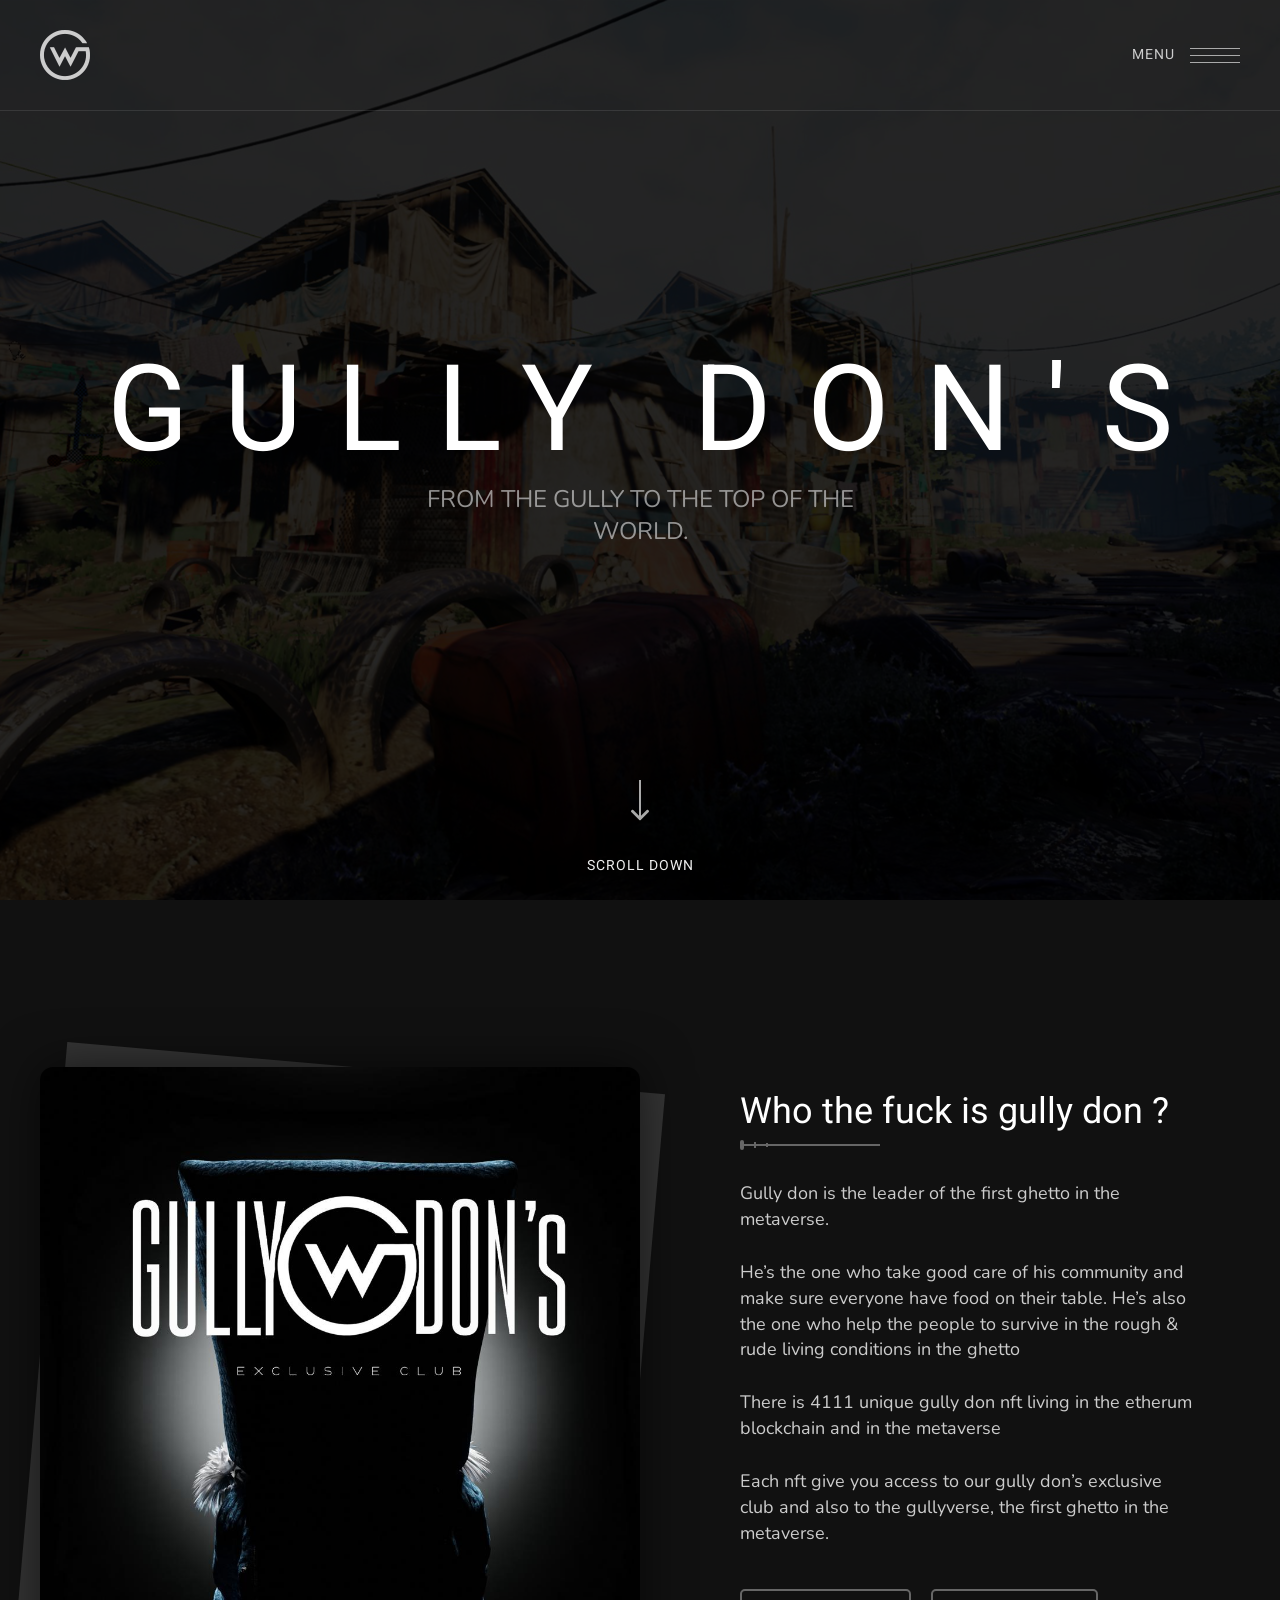
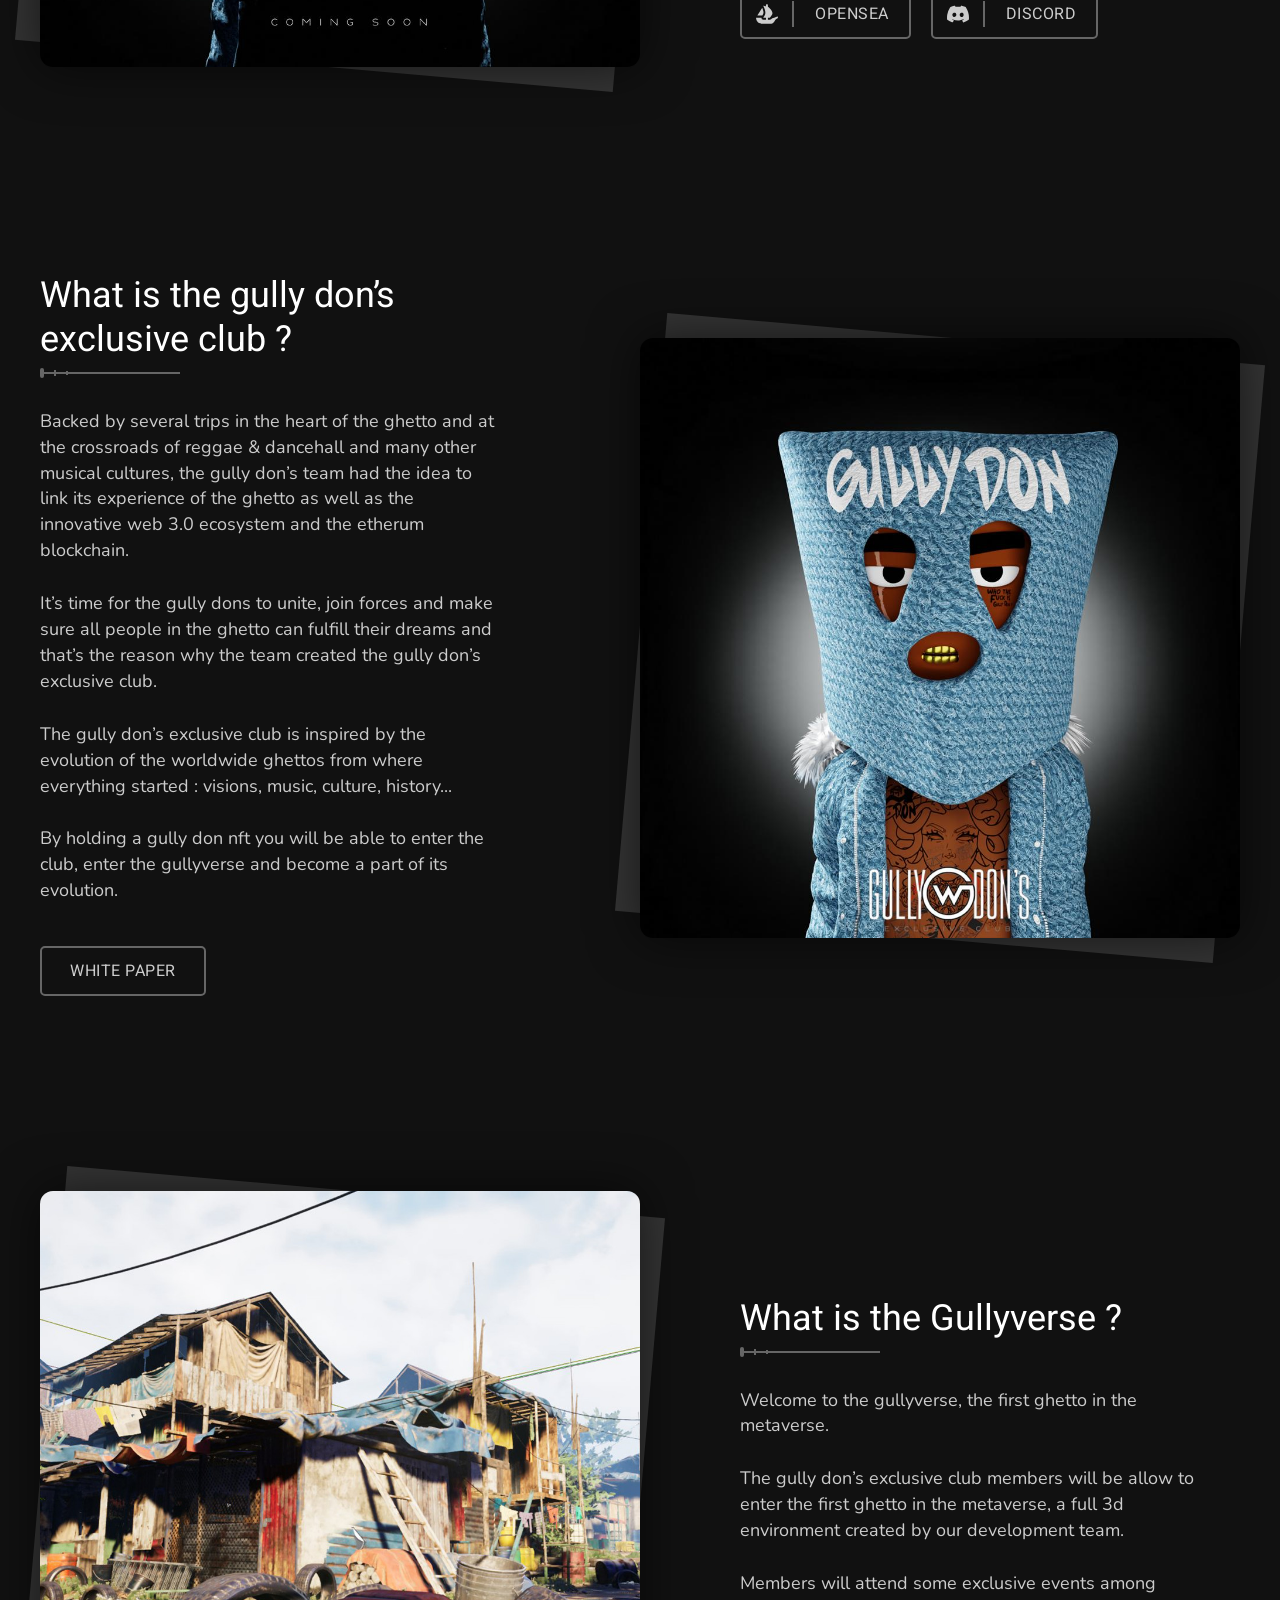
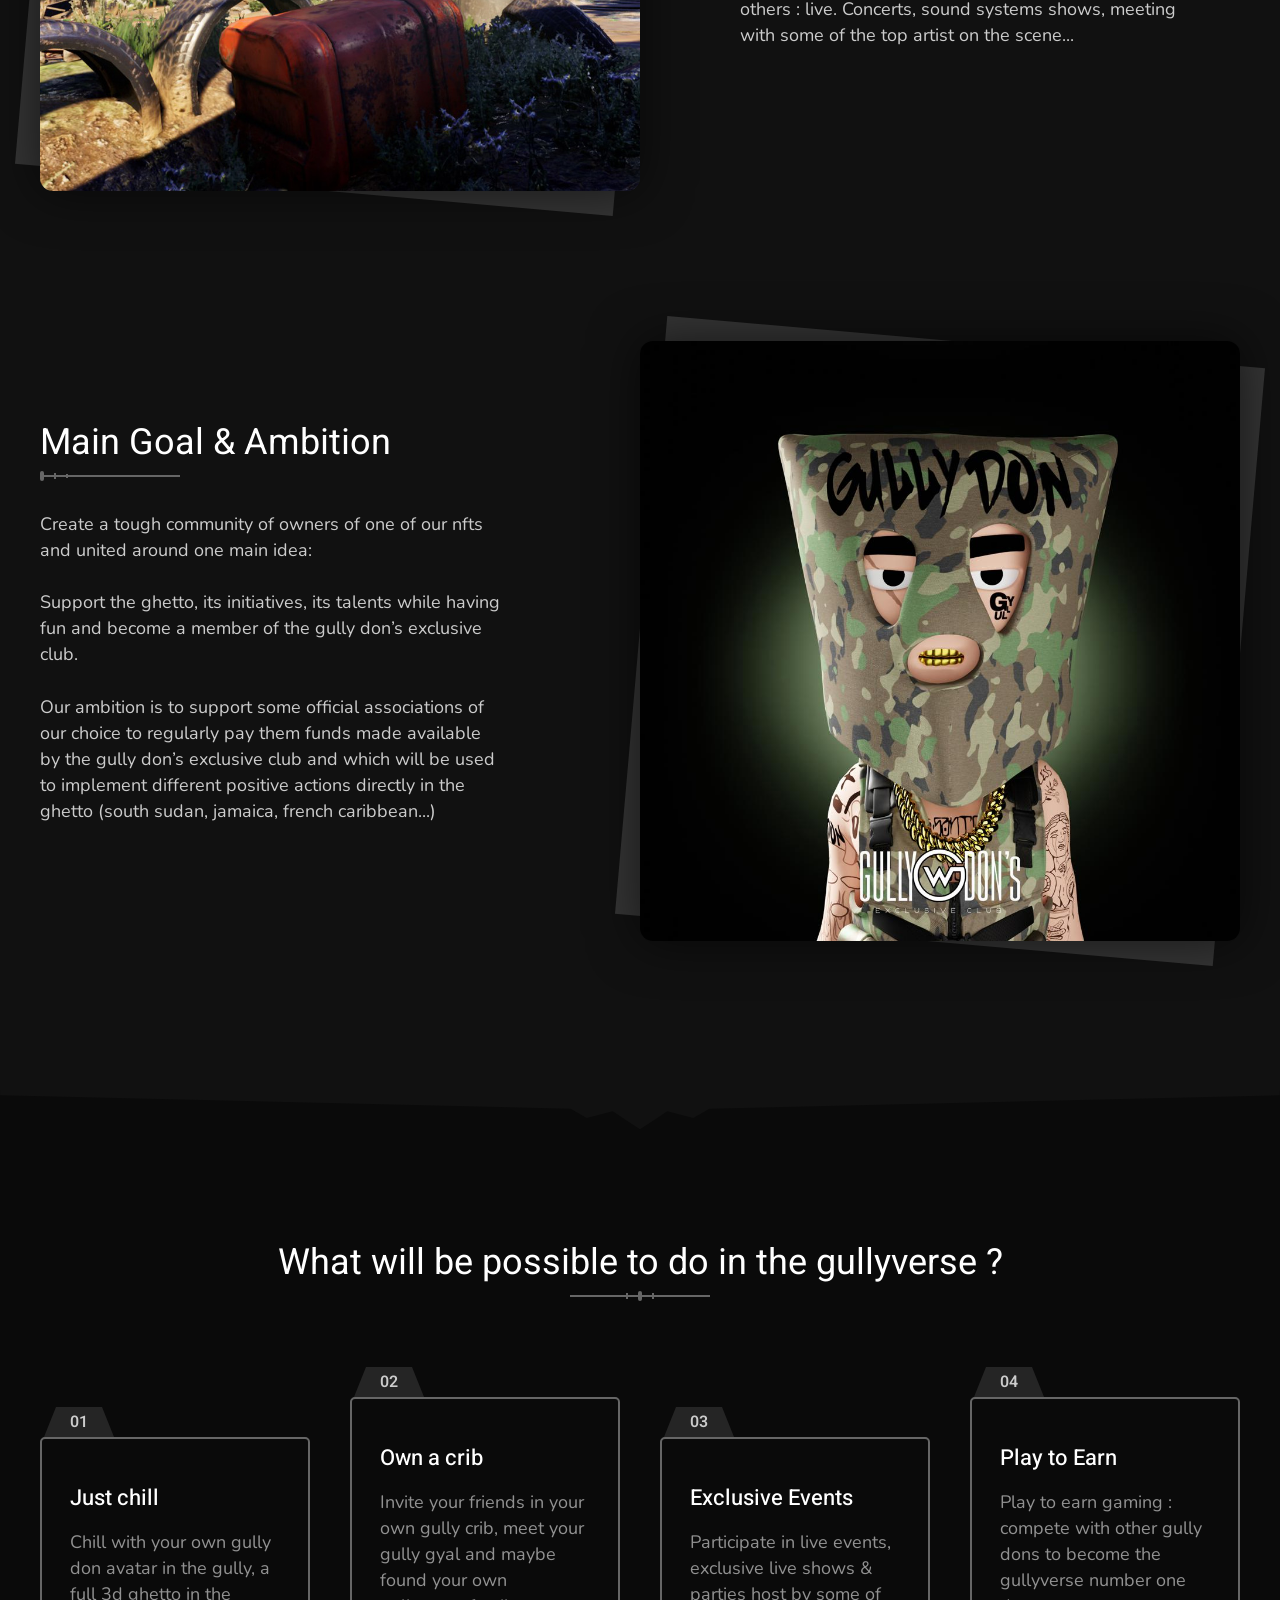
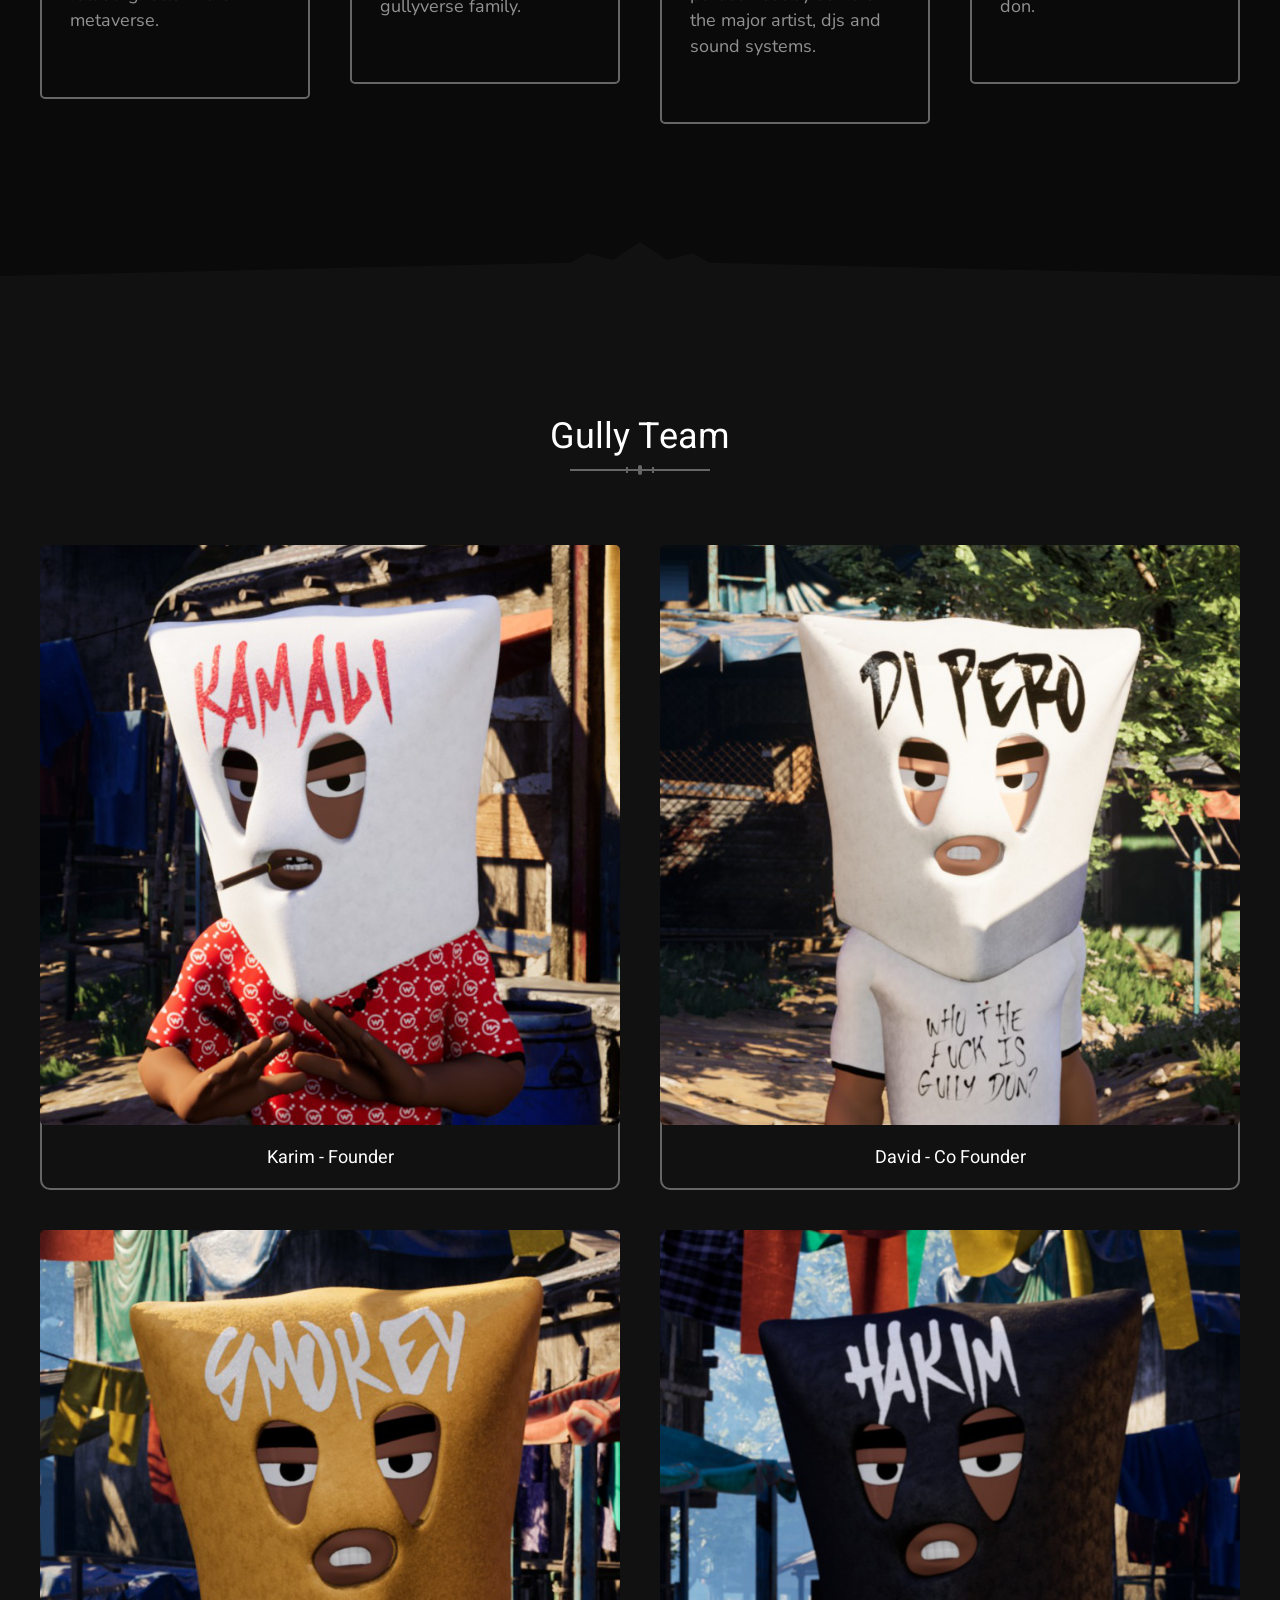
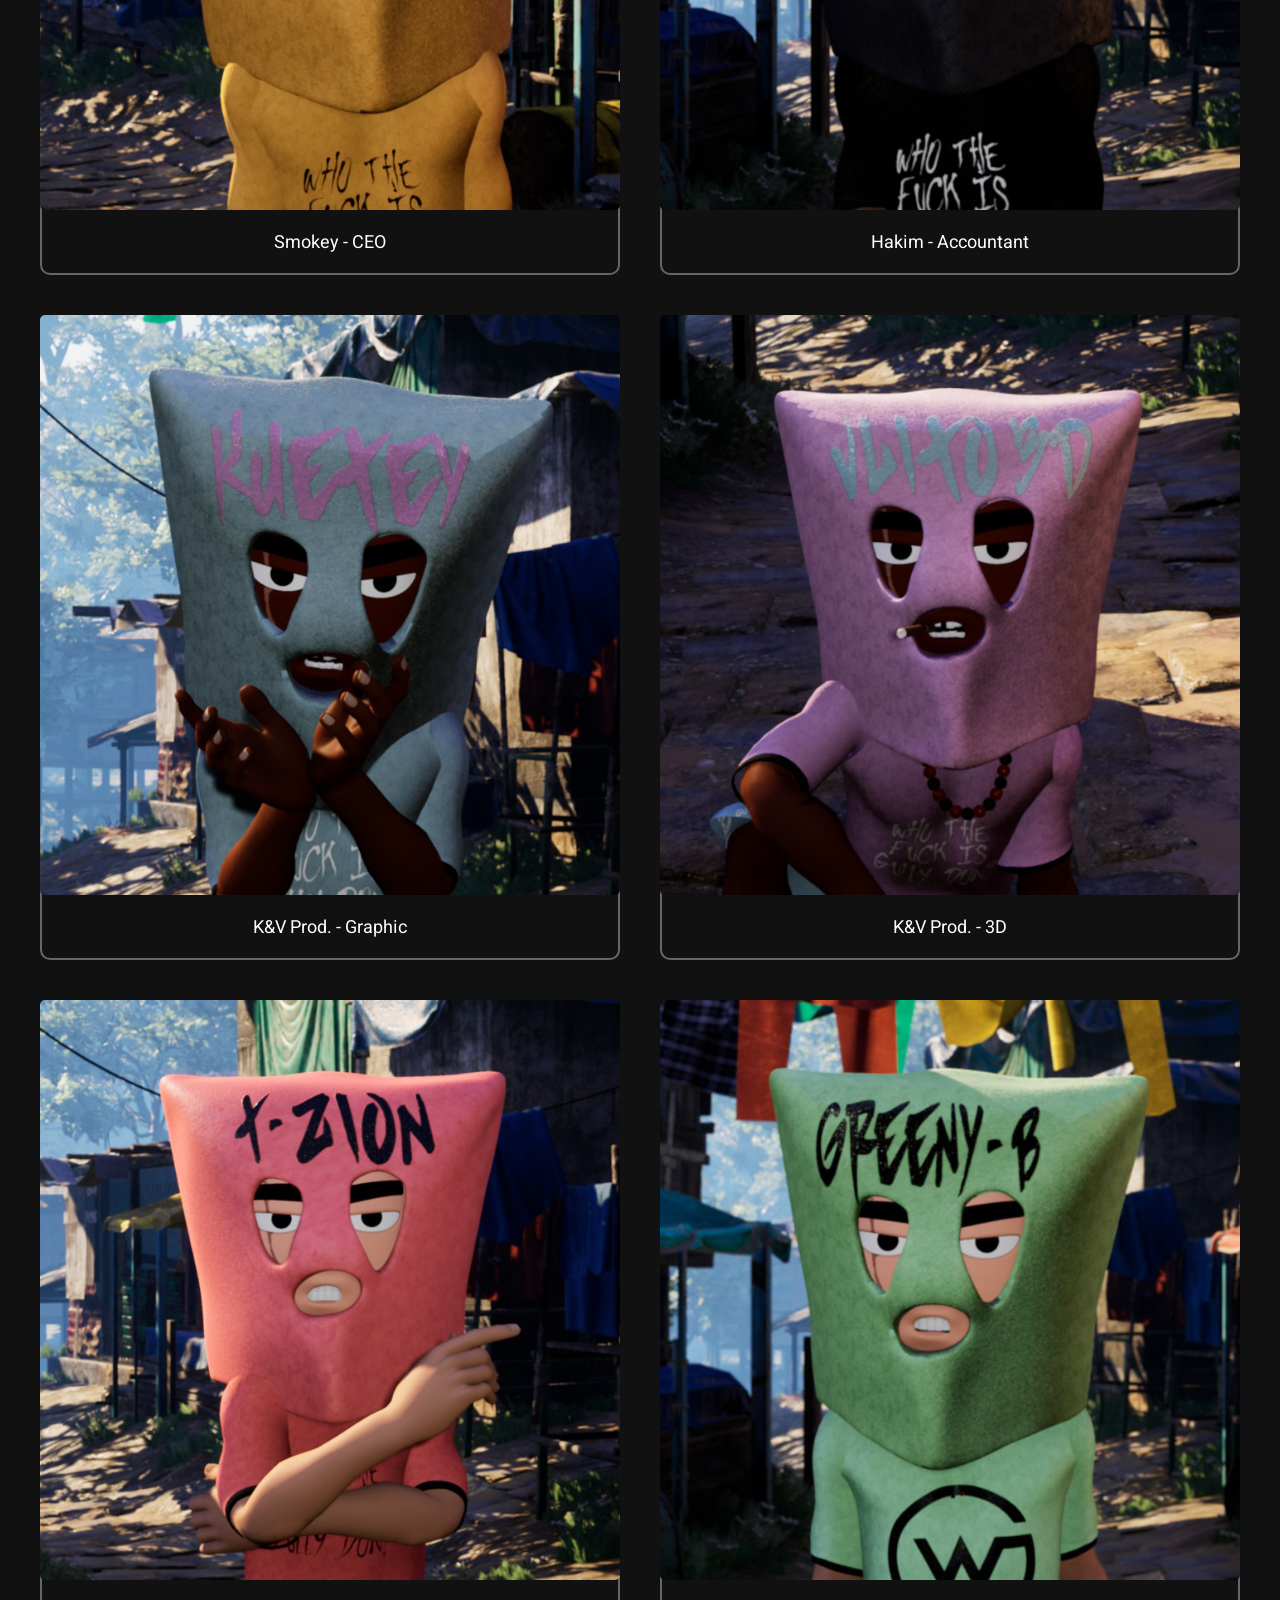
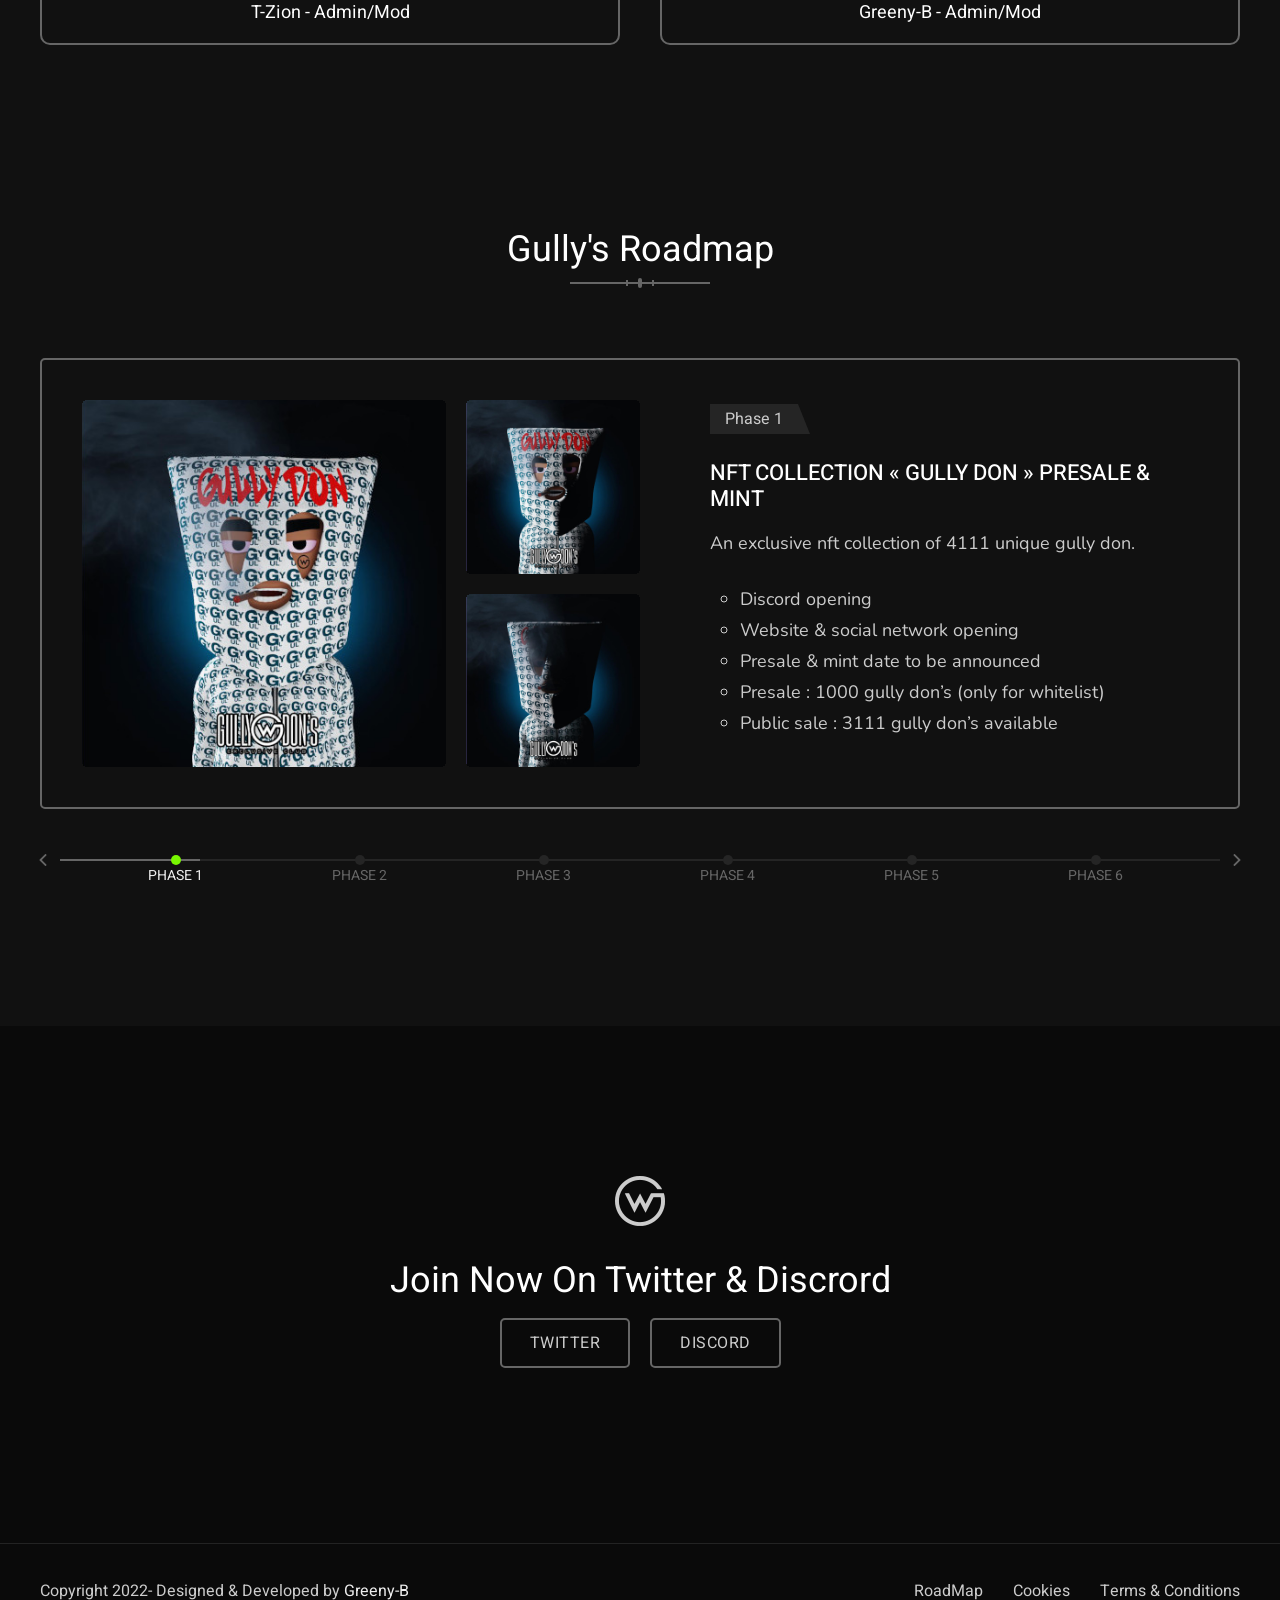
==== commit db892bf1: "Update index.html" ====
--- a/index.html
+++ b/index.html
@@ -863,7 +863,7 @@
           <div class="fb_in">
             
             <div class="fb_left">
-              <p>Copyright 2022- Designed &amp; Developed by <a href="https://themeforest.net/user/frenify/portfolio" target="_blank">Frenify</a></p>
+              <p>Copyright 2022- Designed &amp; Developed by <a href="#" target="_blank">Greeny-B</a></p>
             </div>
             
             <div class="fb_right">
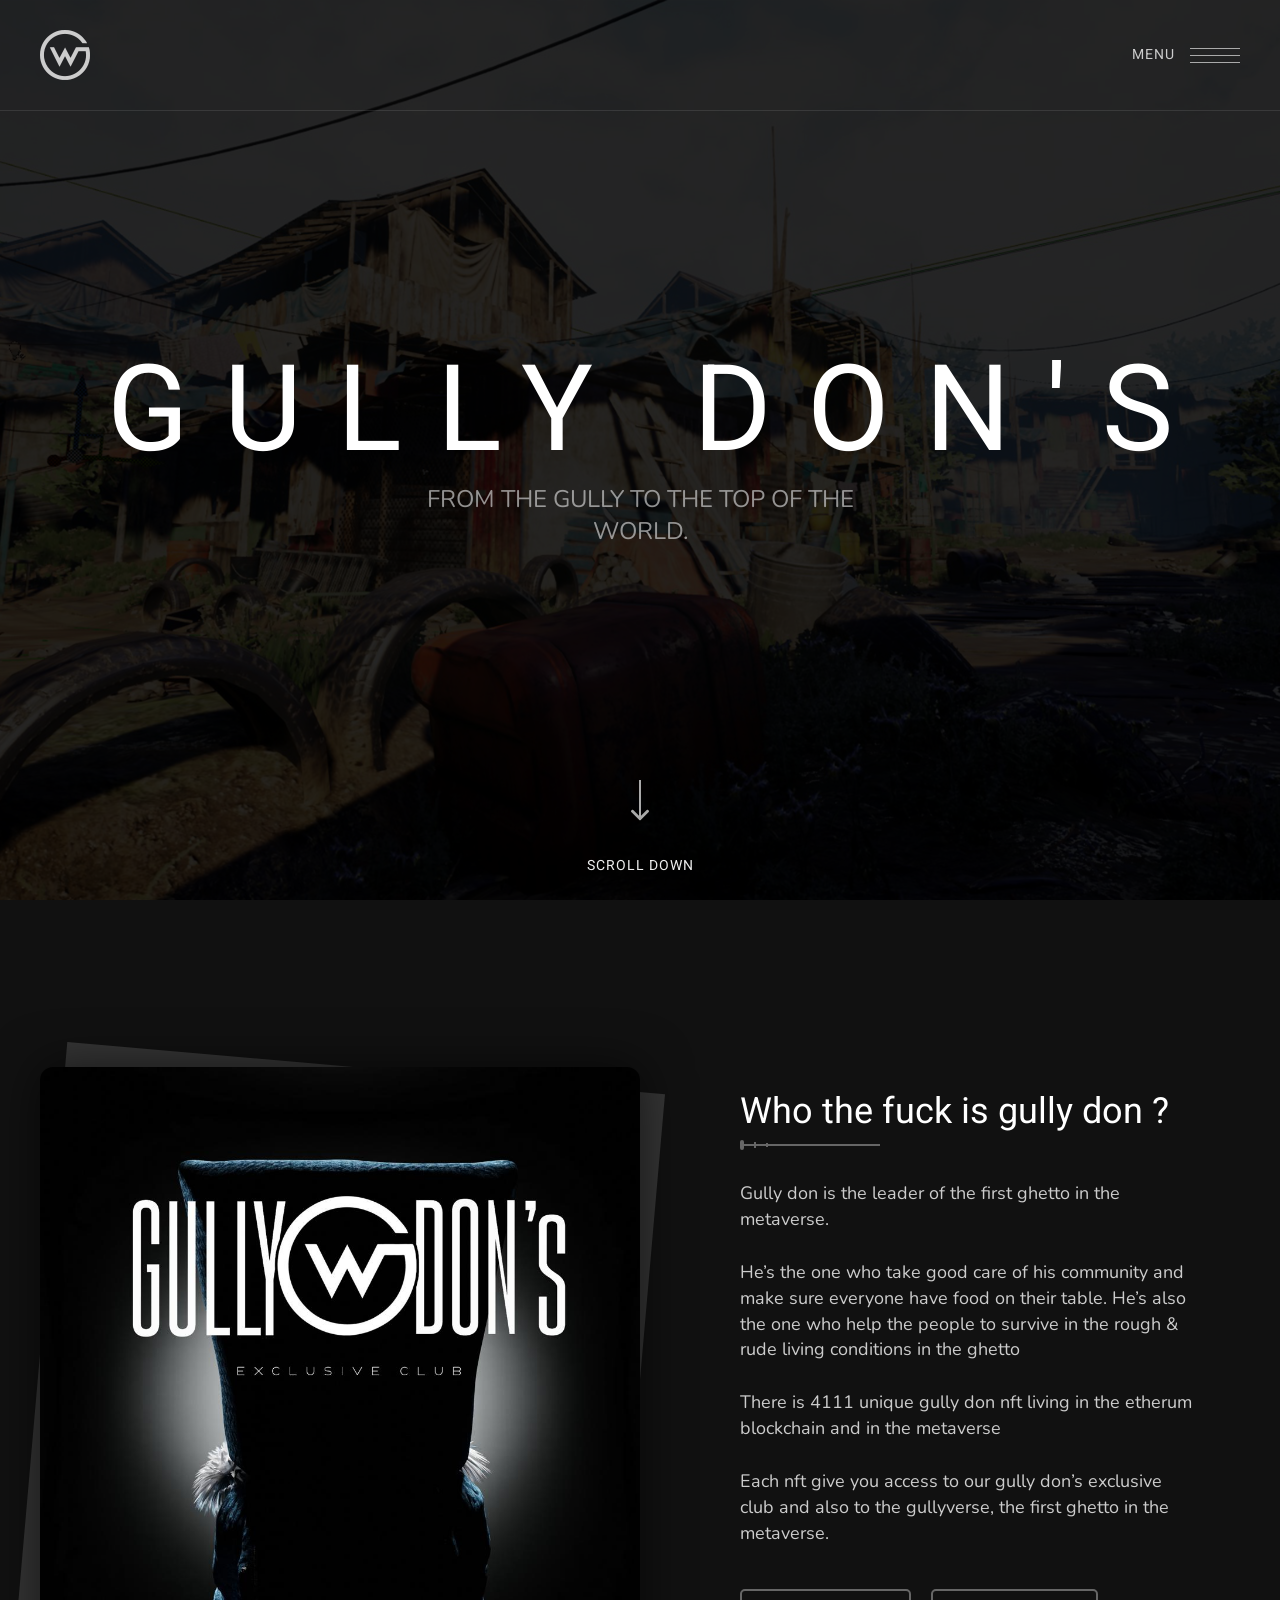
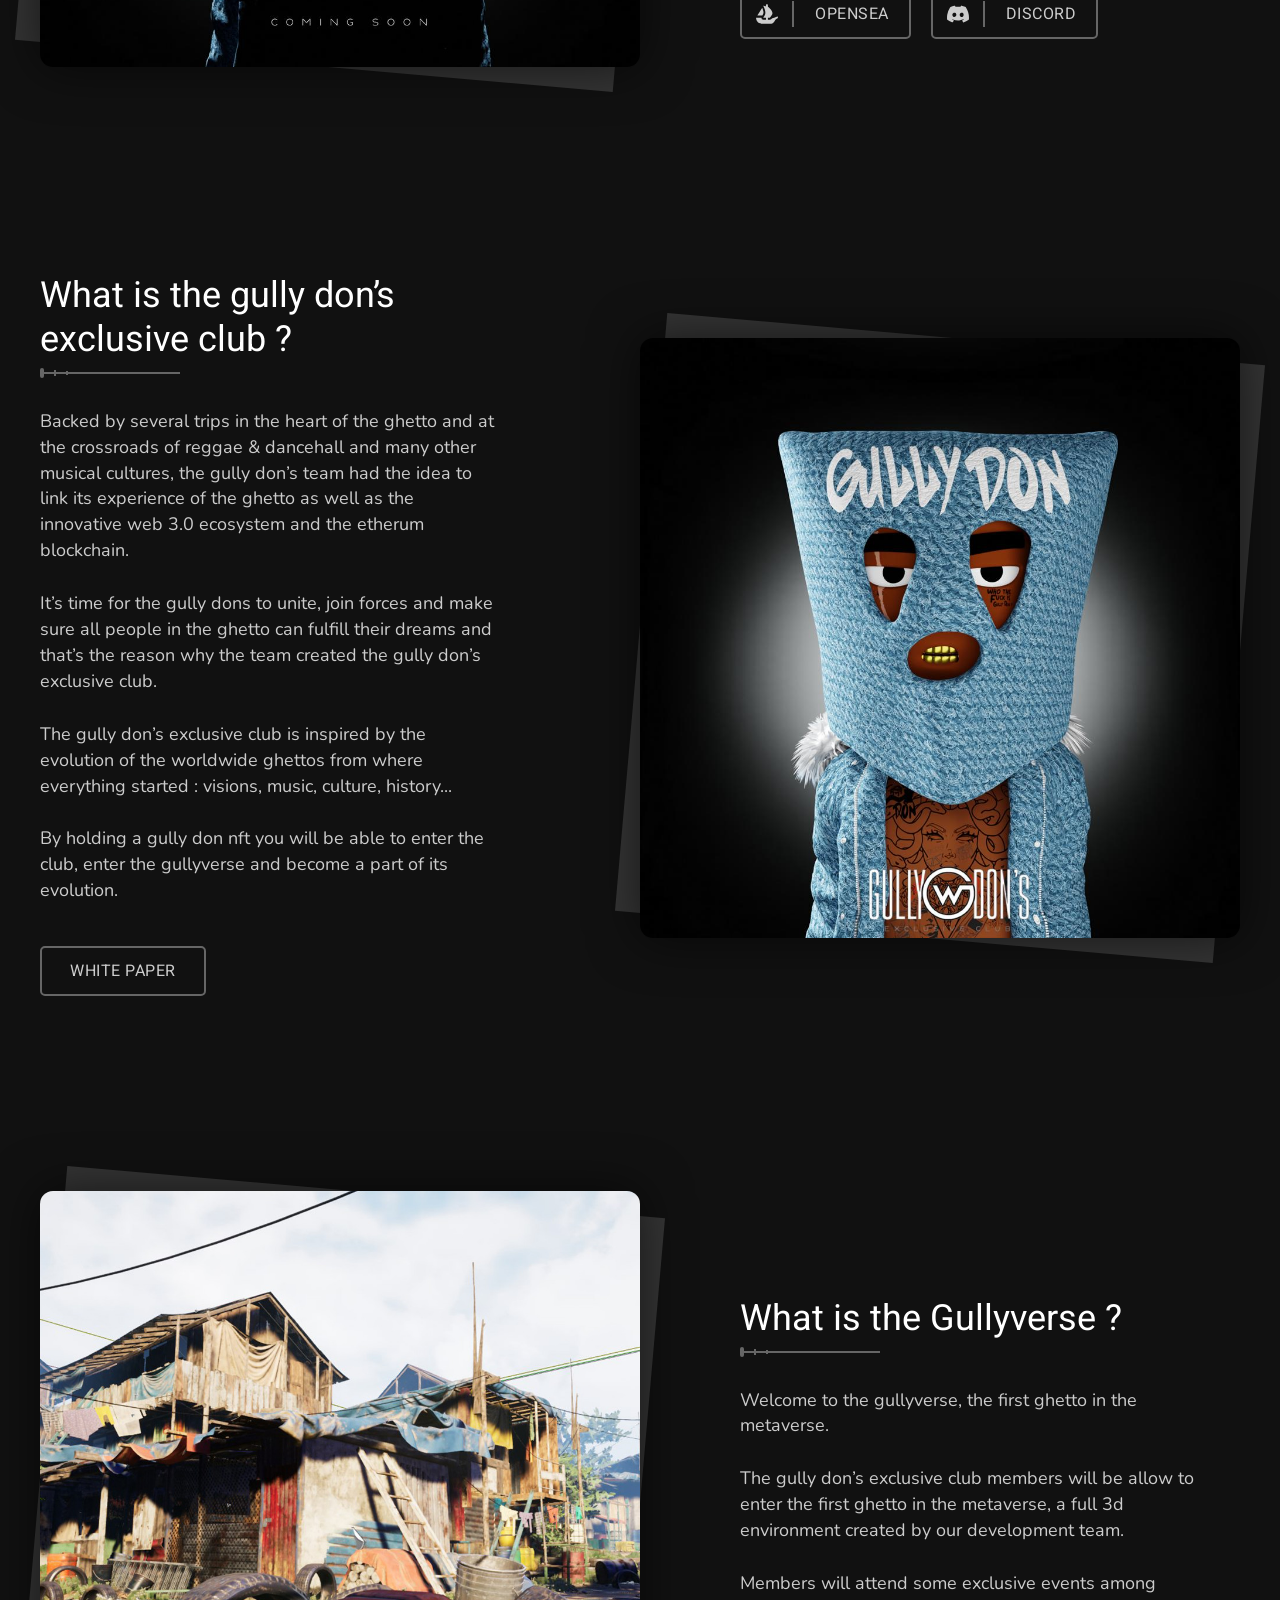
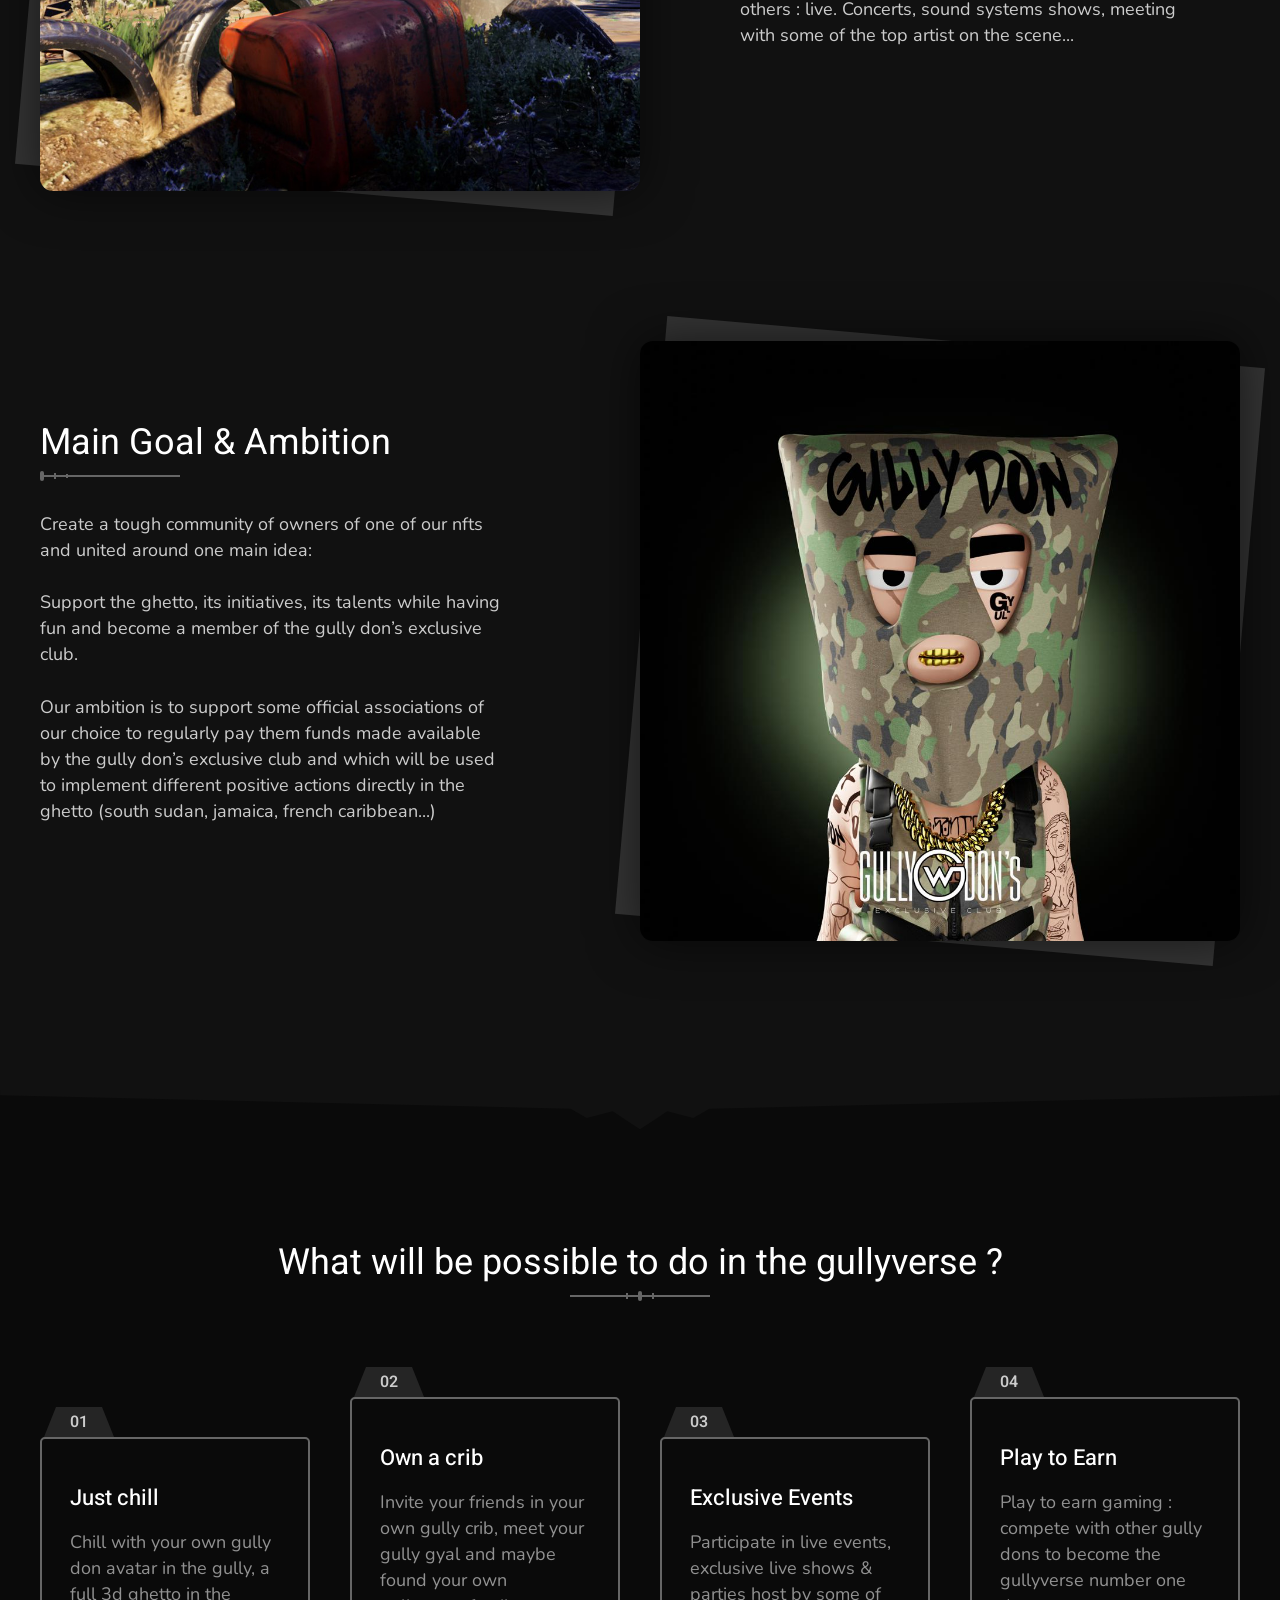
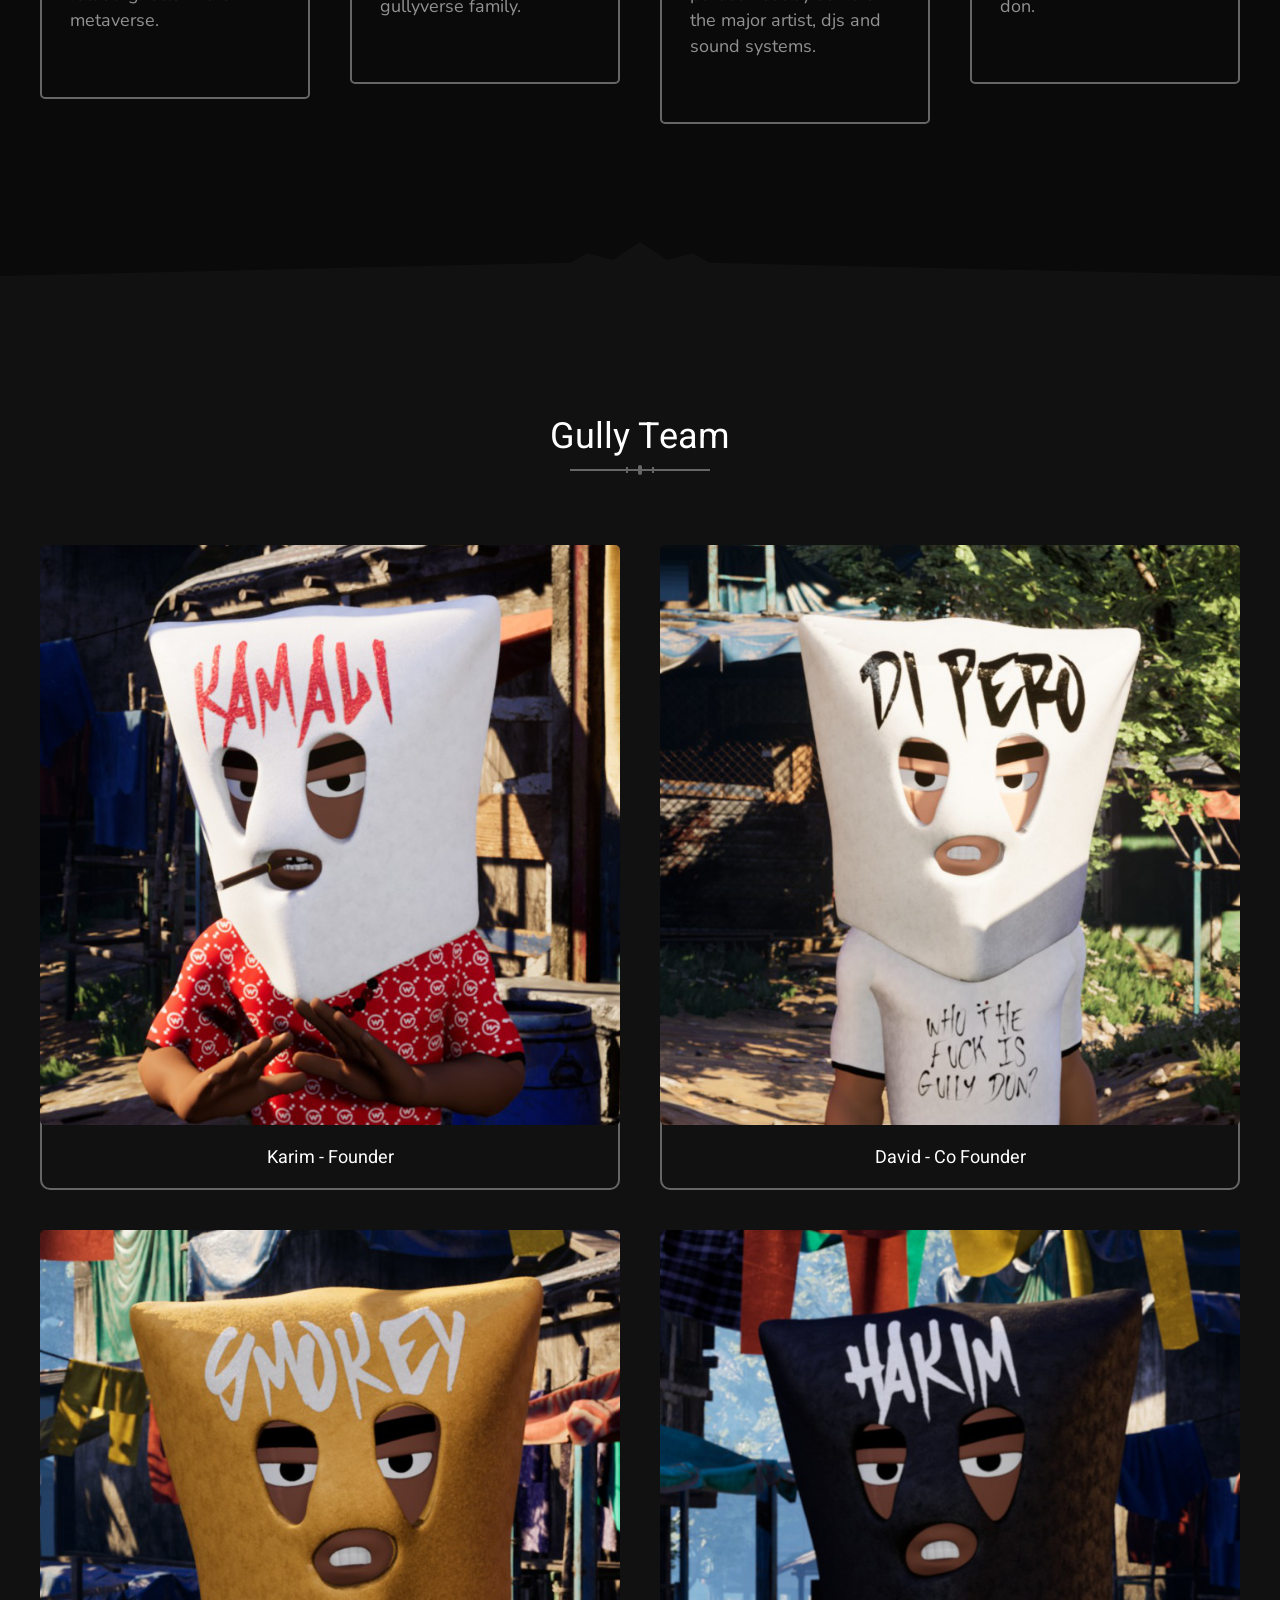
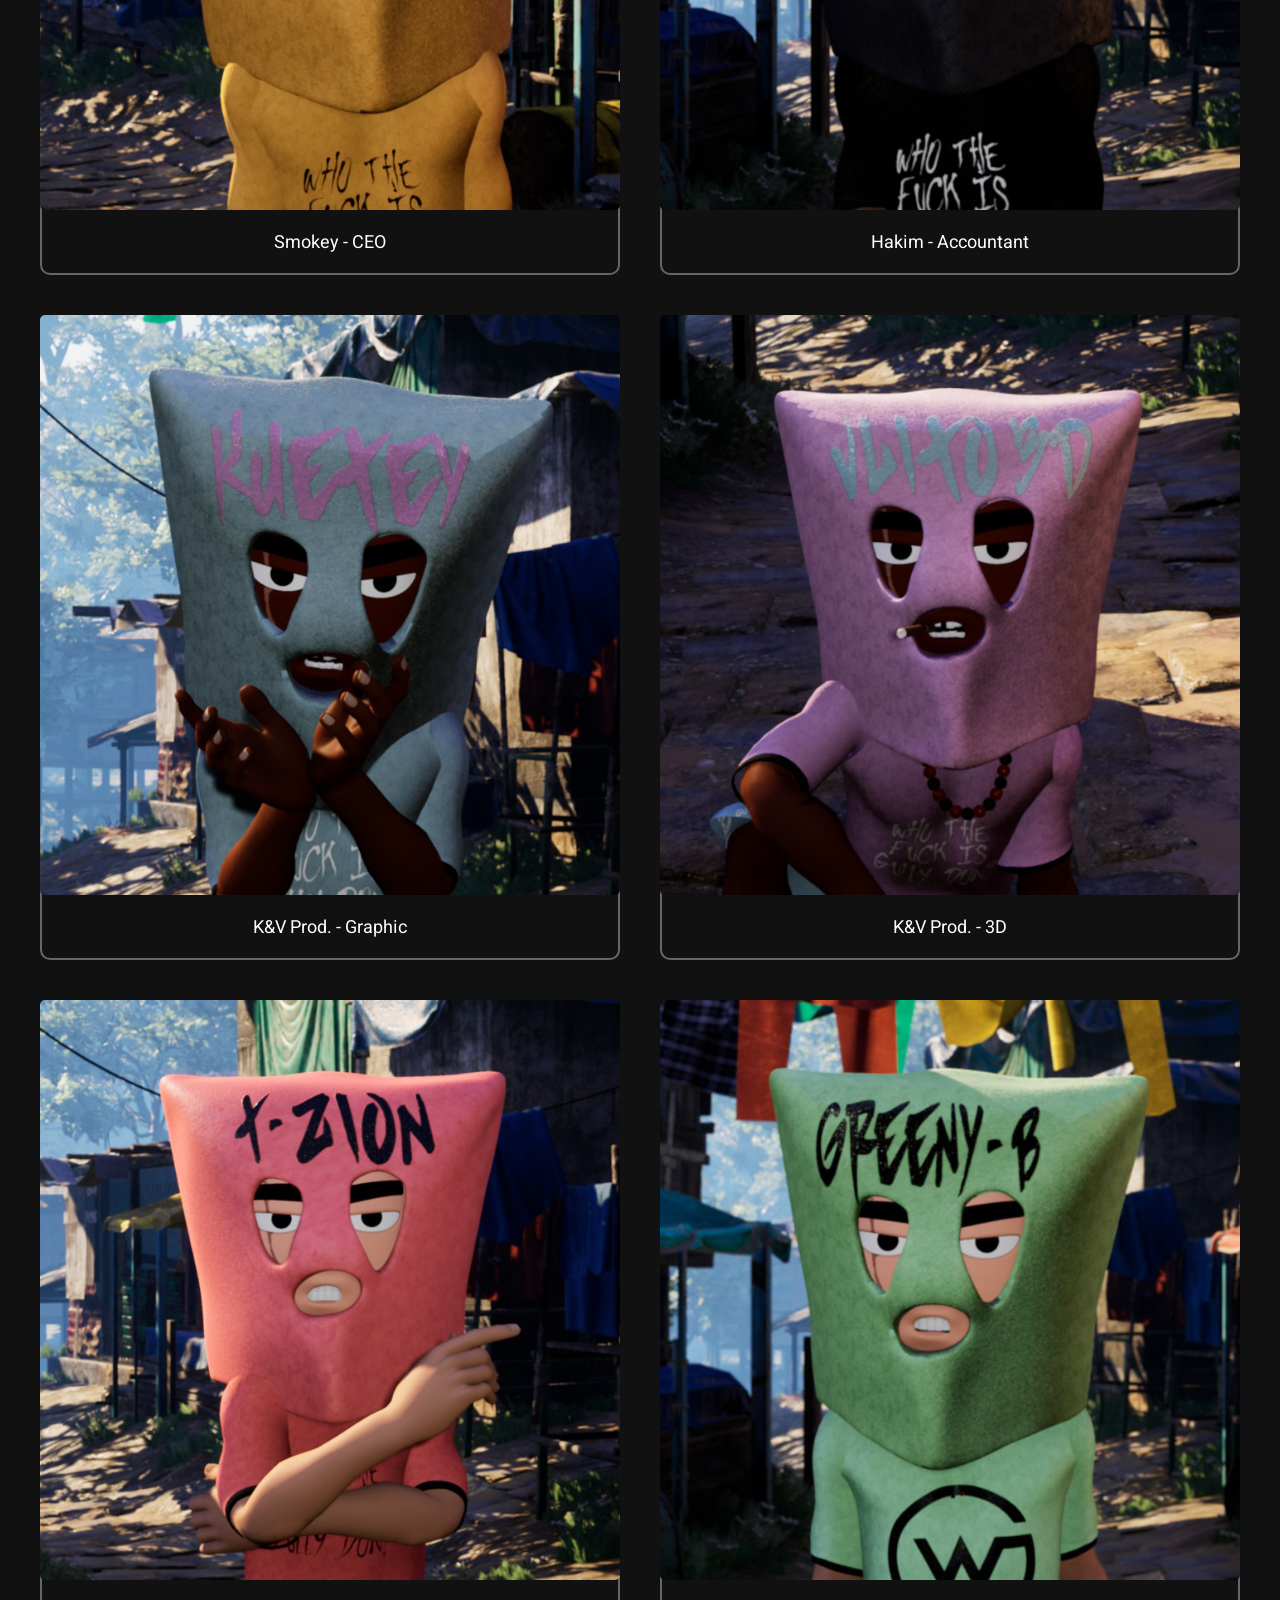
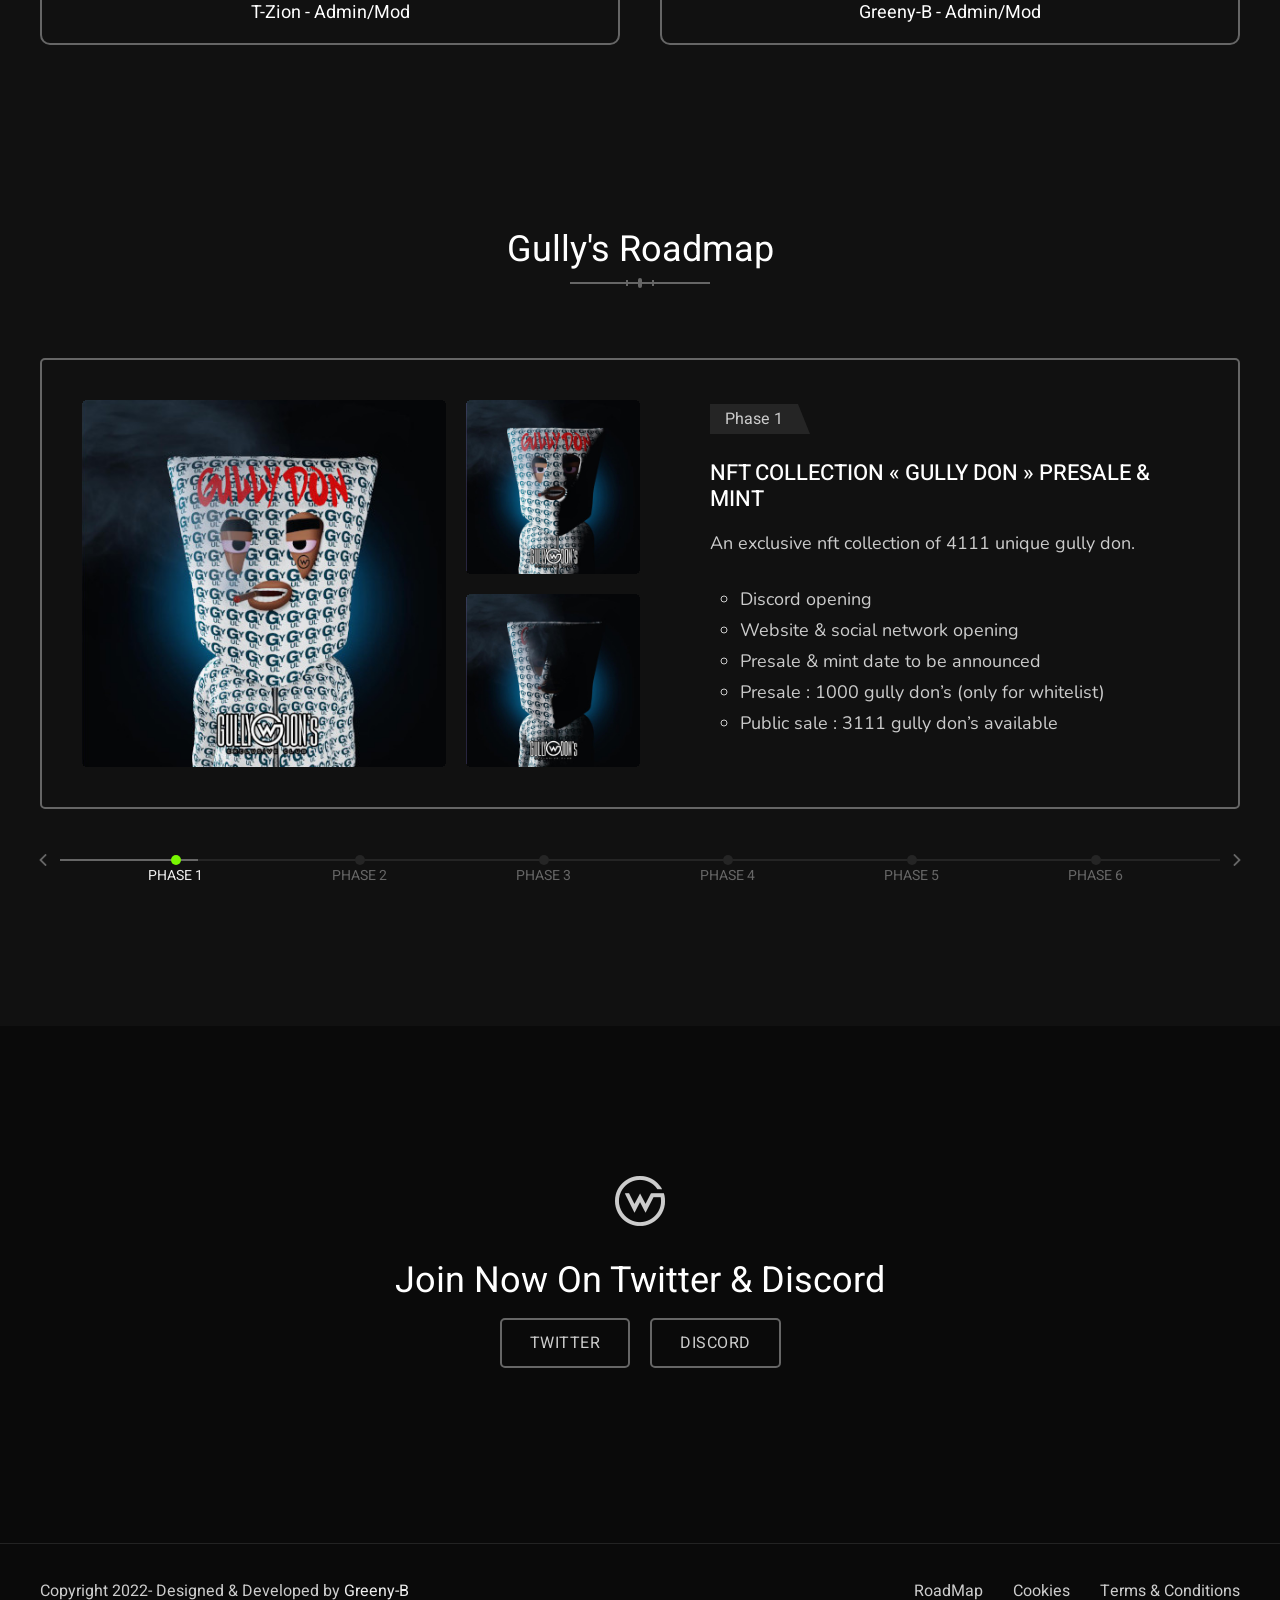
==== commit 61702516: "Update index.html discord" ====
--- a/index.html
+++ b/index.html
@@ -824,7 +824,7 @@
               <div class="img">
                 <img src="img/footer-logo.png" alt="">
               </div>
-              <h3 class="fn_title">Join Now On Twitter & Discrord</h3>
+              <h3 class="fn_title">Join Now On Twitter & Discord</h3>
             <!--   <p class="fn_desc">Morbi non dignissim erat, a blandit felis nec lorem vel orci varius congue ut vitae est. Nam quis tempus nisl. Fusce posuere nibh a mi molestie, sit amet ornare</p> -->
             </div>
             
@@ -868,7 +868,7 @@
             
             <div class="fb_right">
               <ul>
-                <li><a href="roadmap.html">RoadMap</a></li>
+                <li><a href="#">RoadMap</a></li>
                 <li><a href="#">Cookies</a></li>
                 <li><a href="#">Terms &amp; Conditions</a></li>
               </ul>
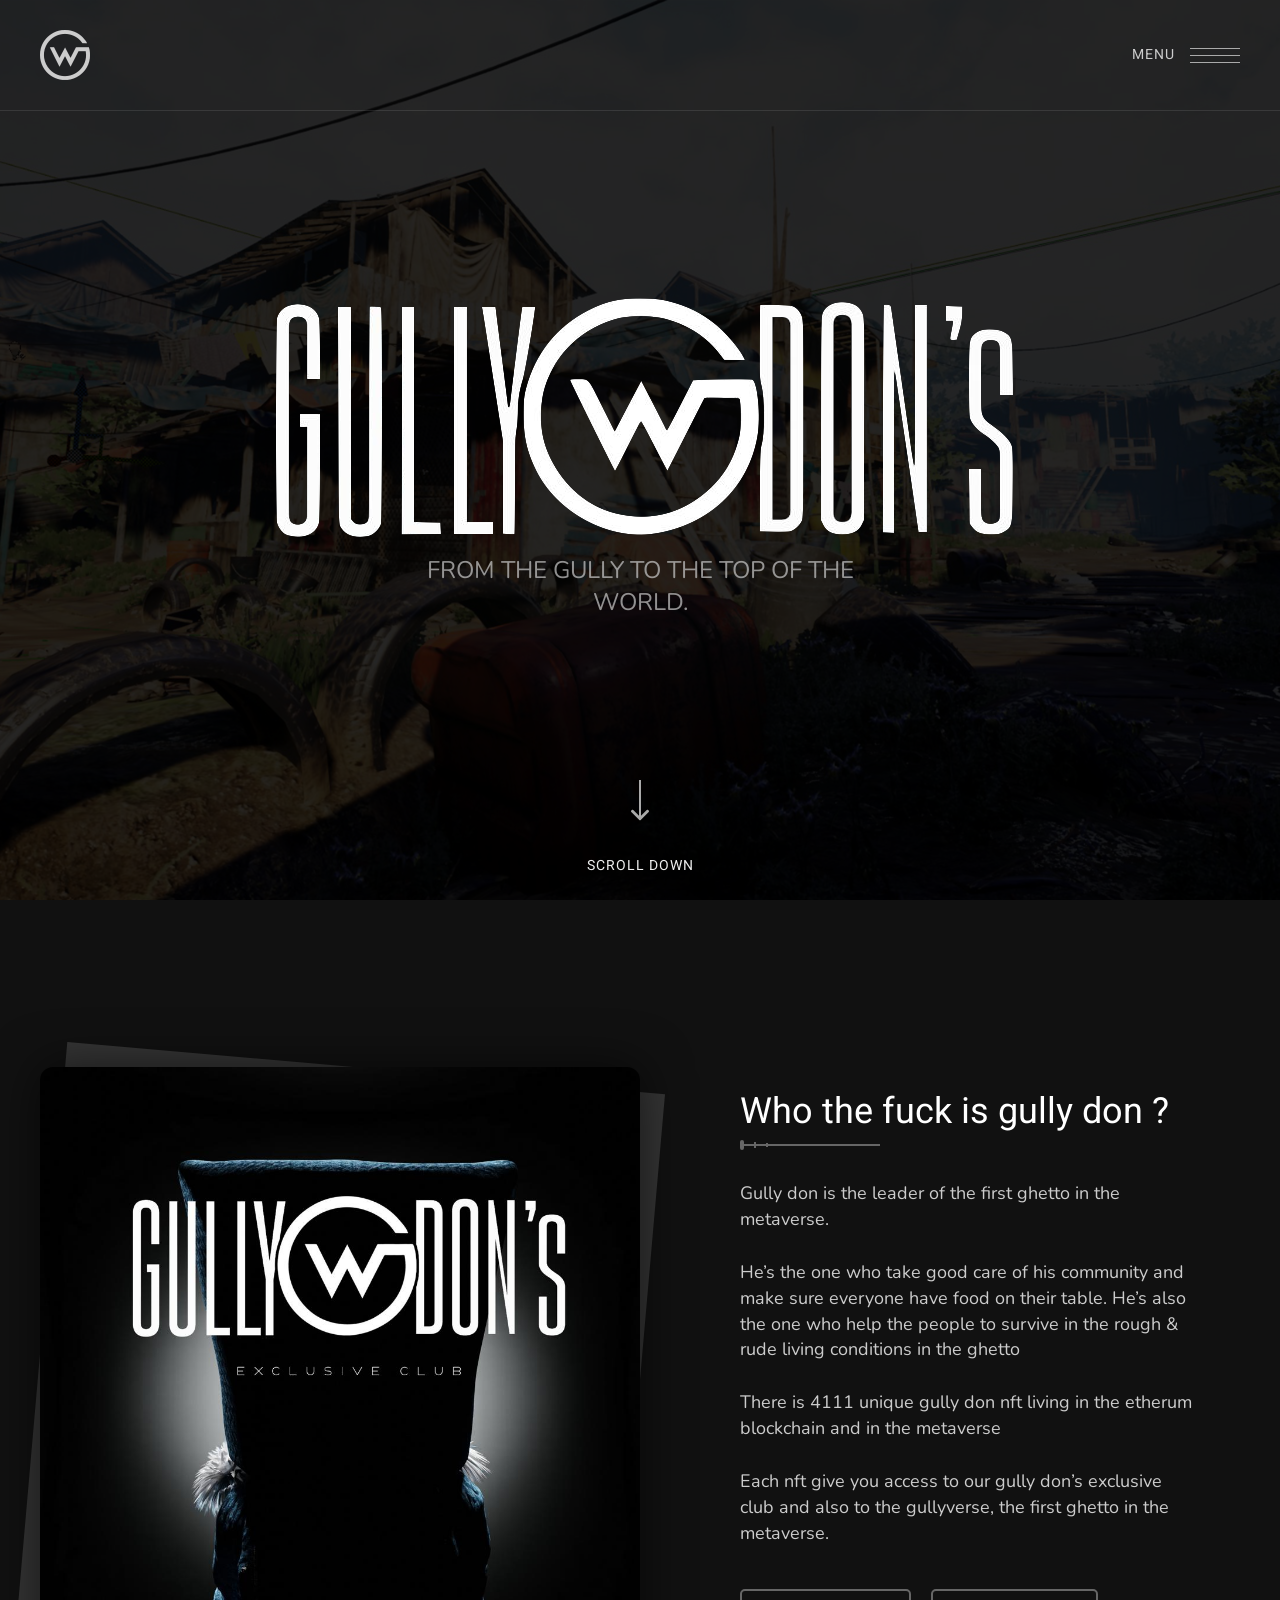
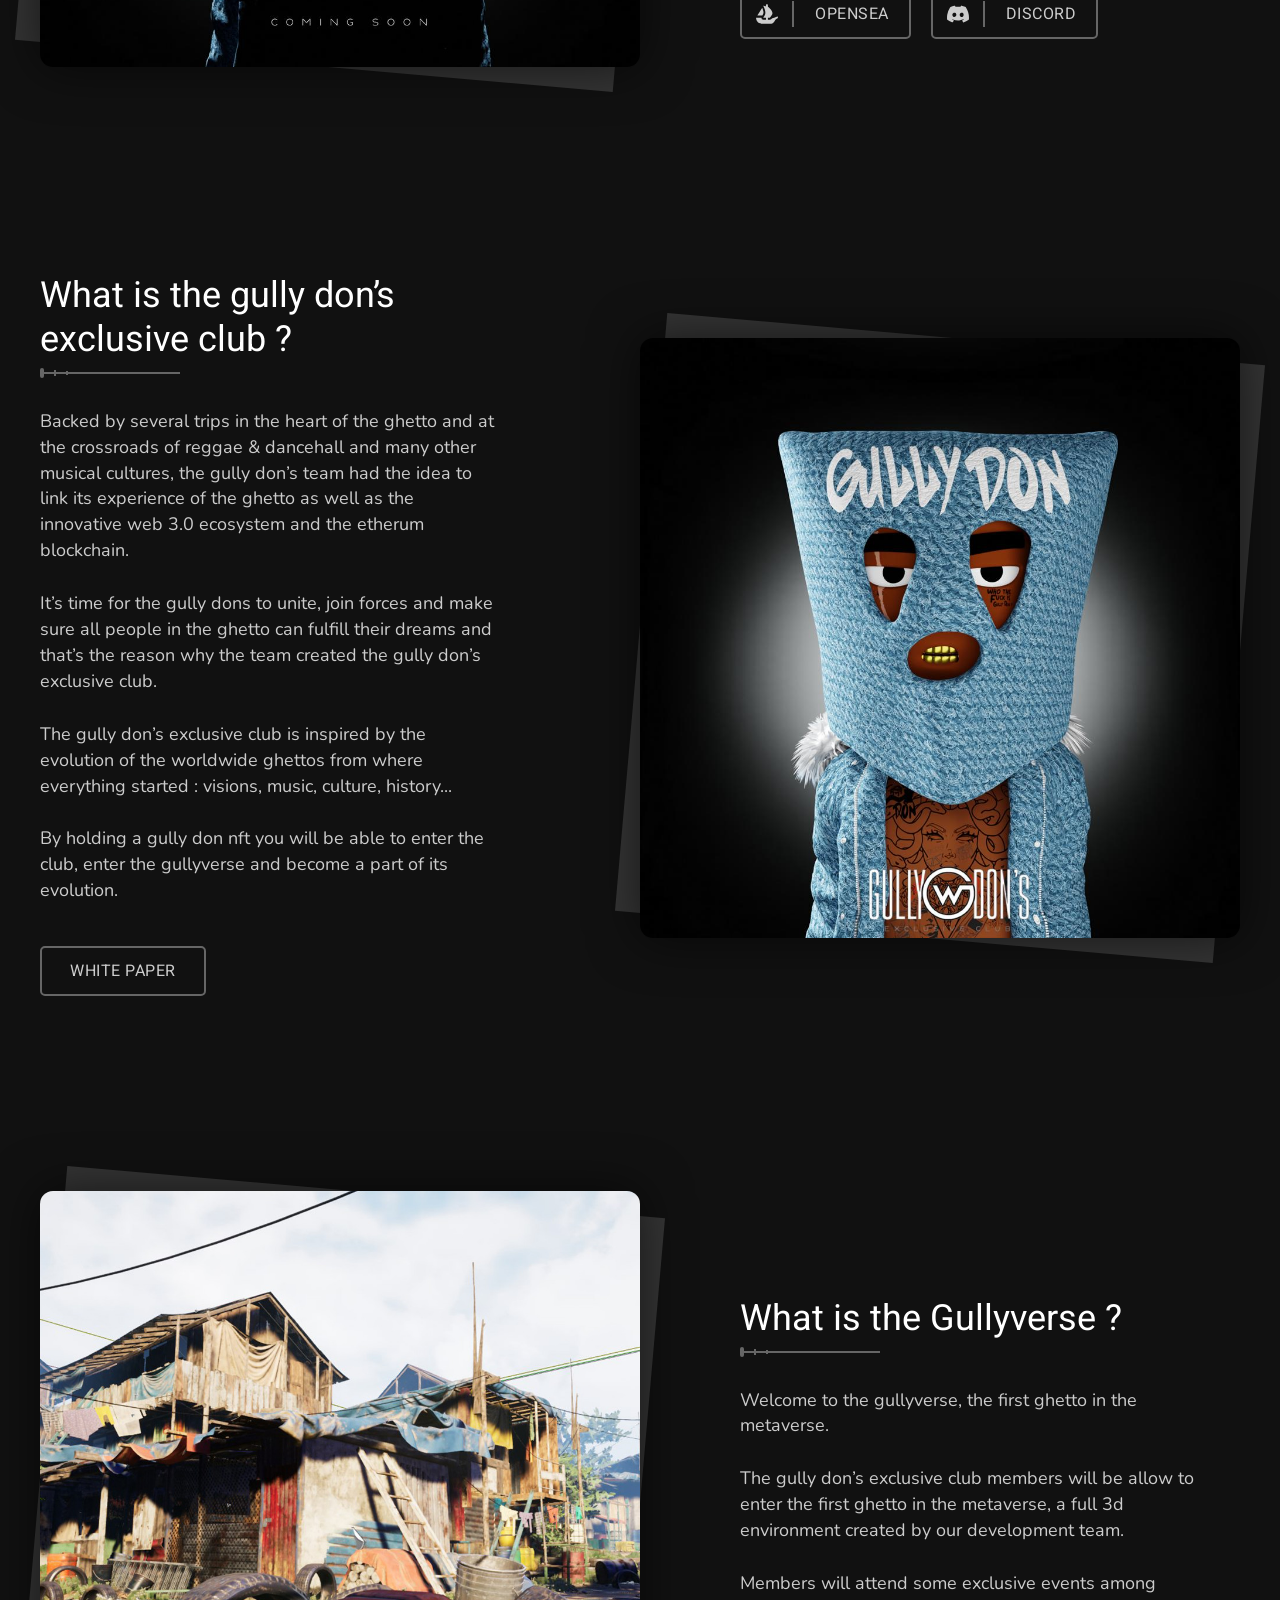
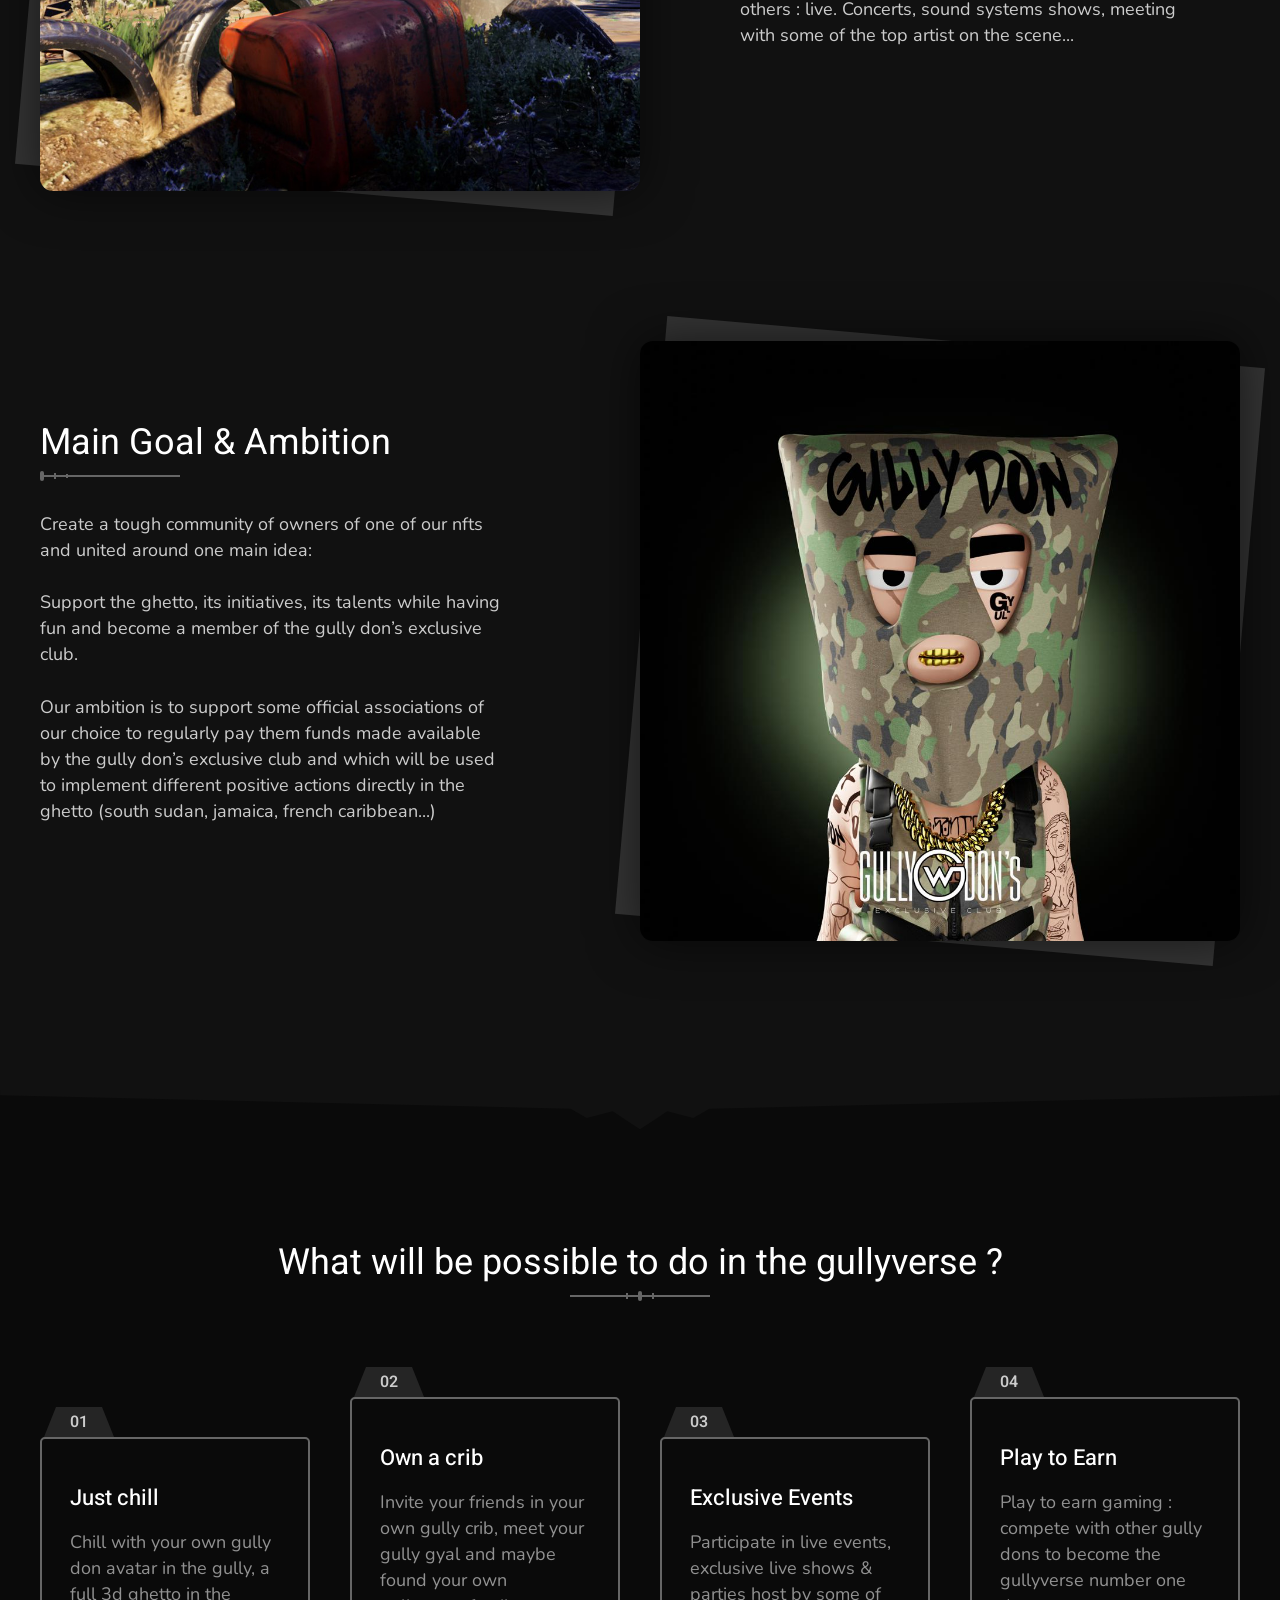
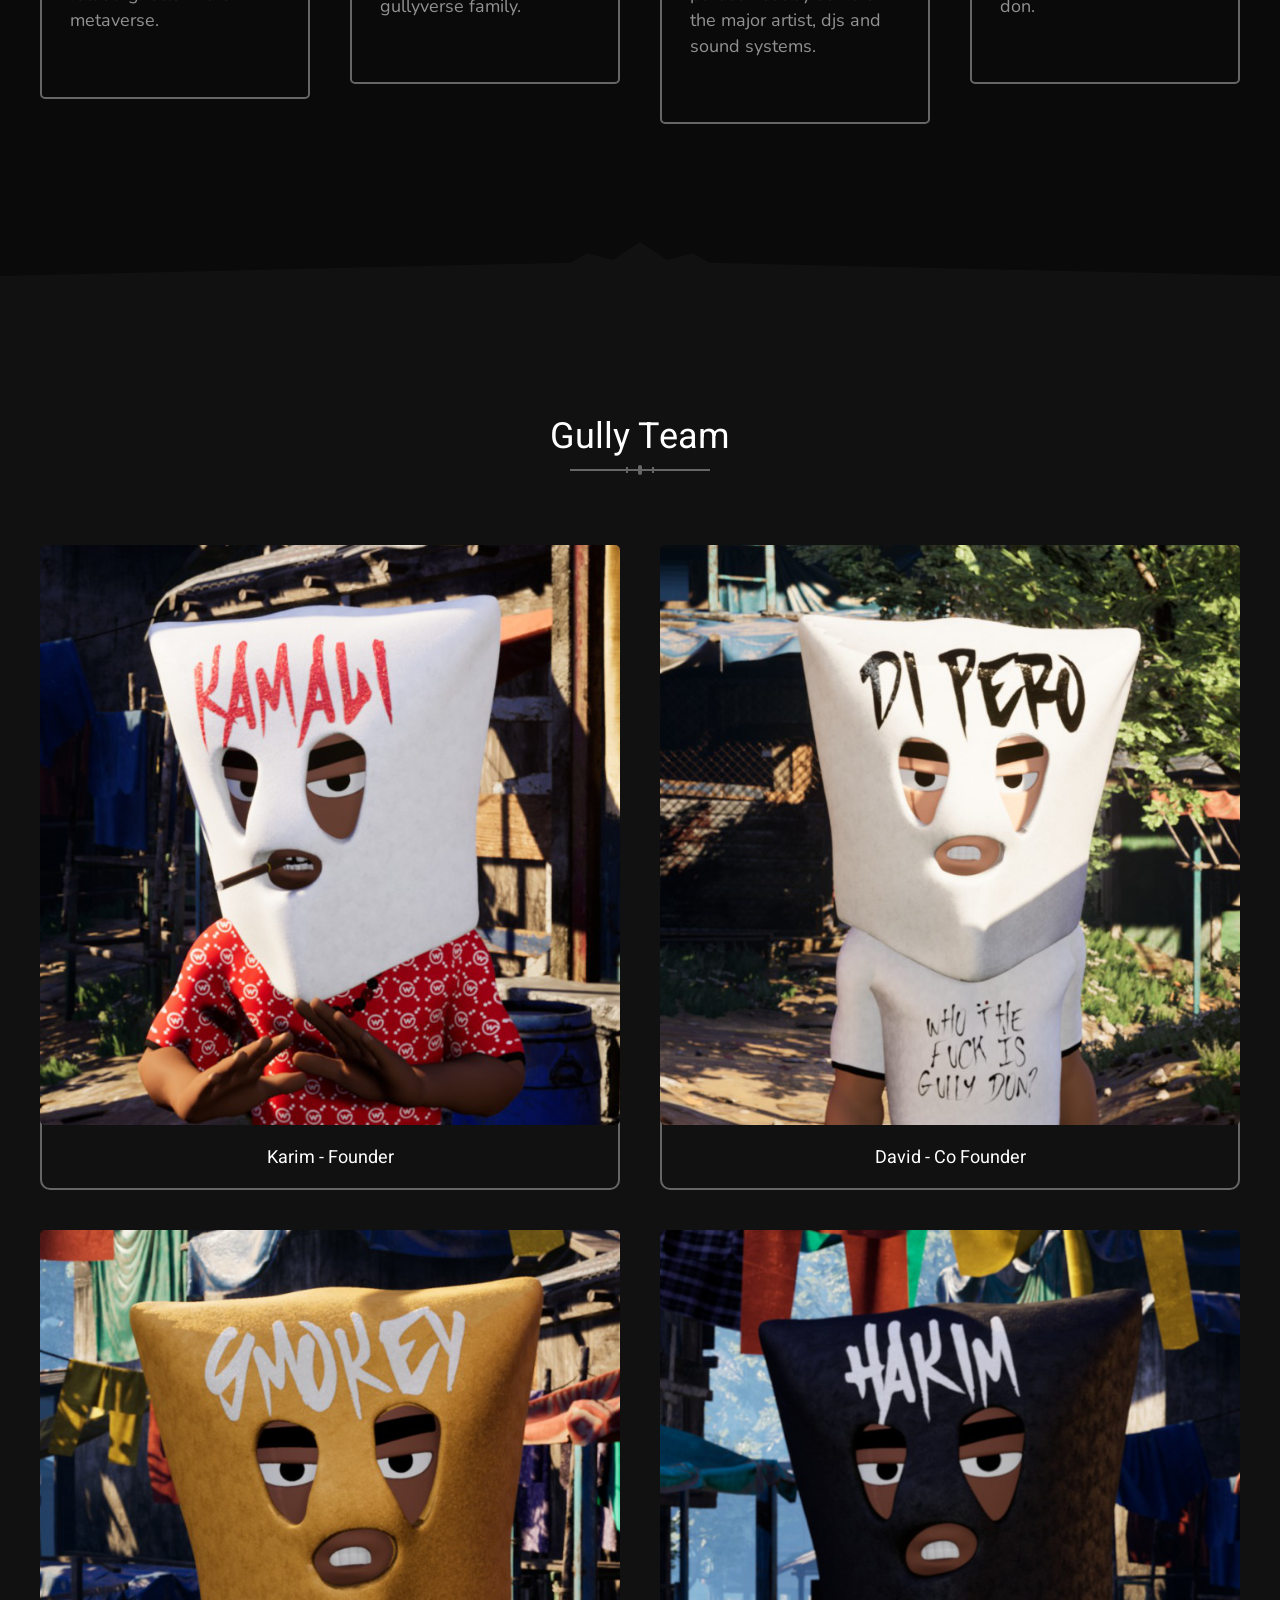
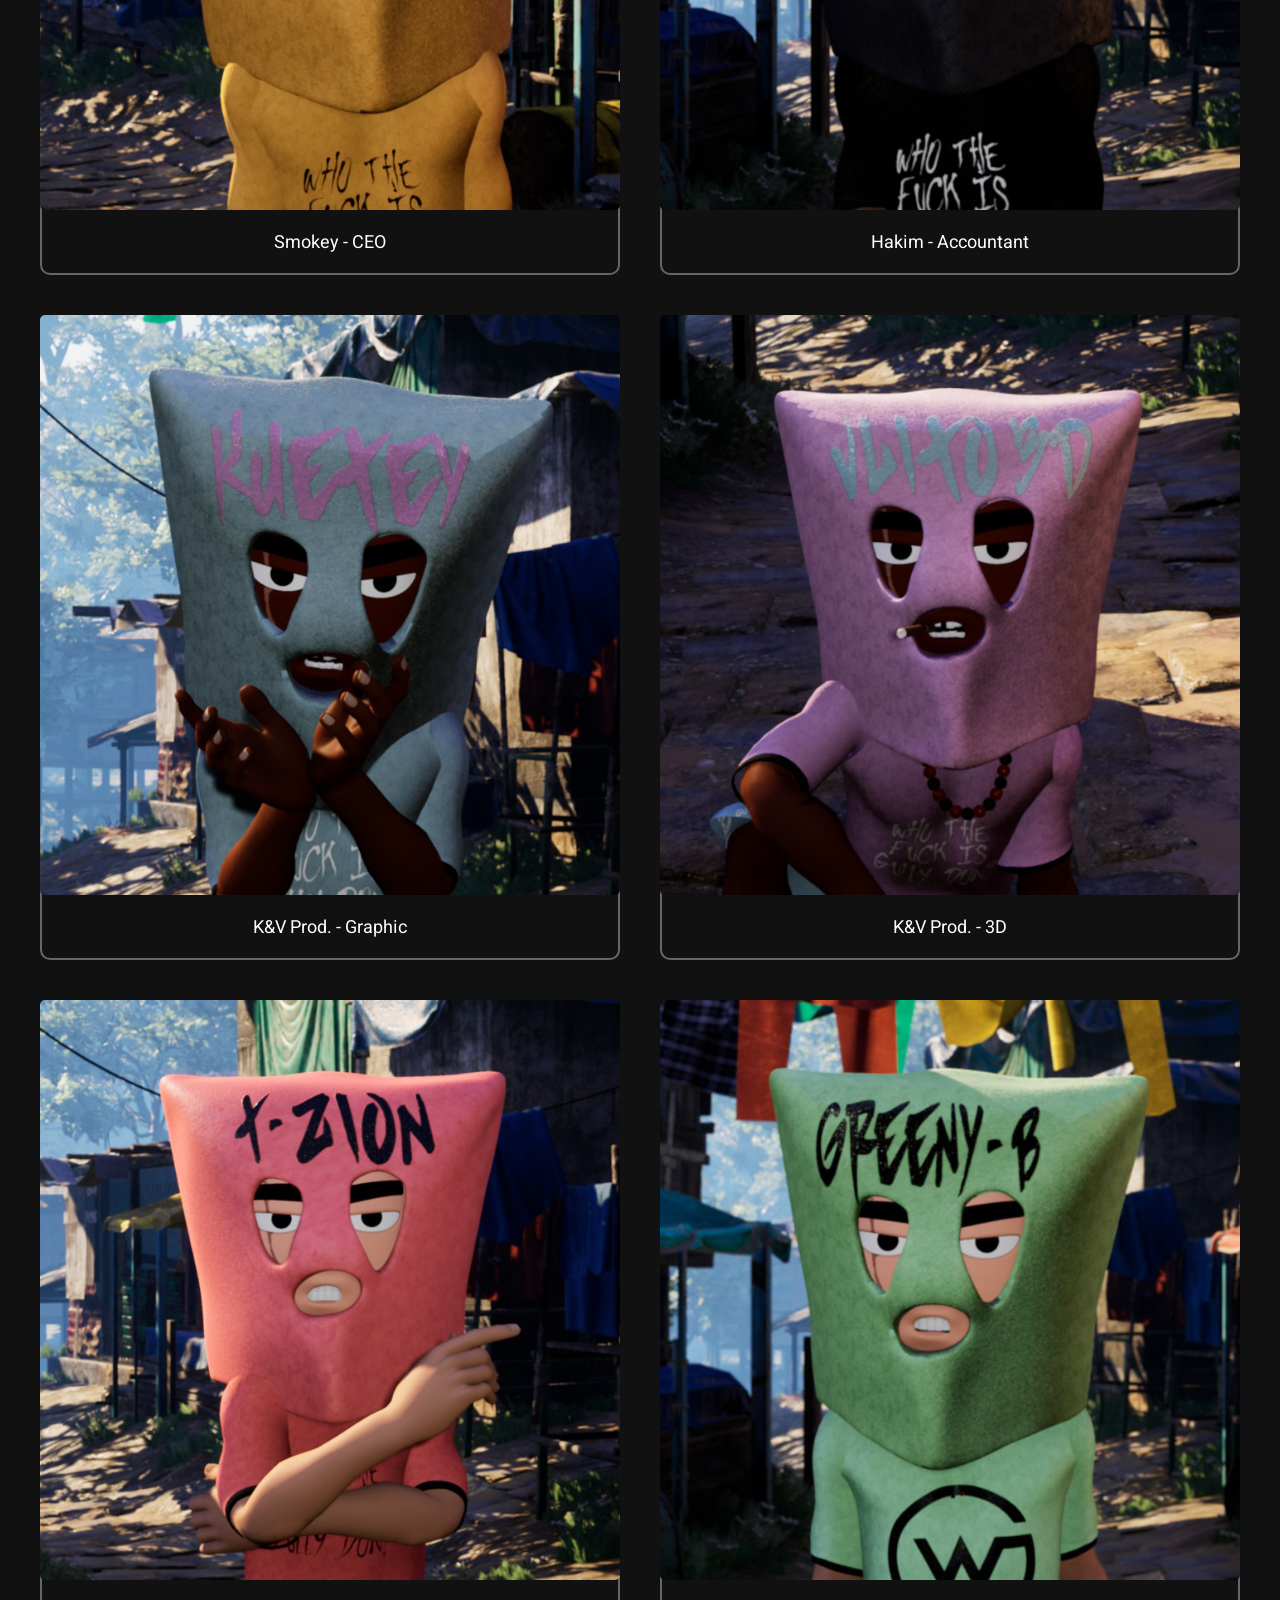
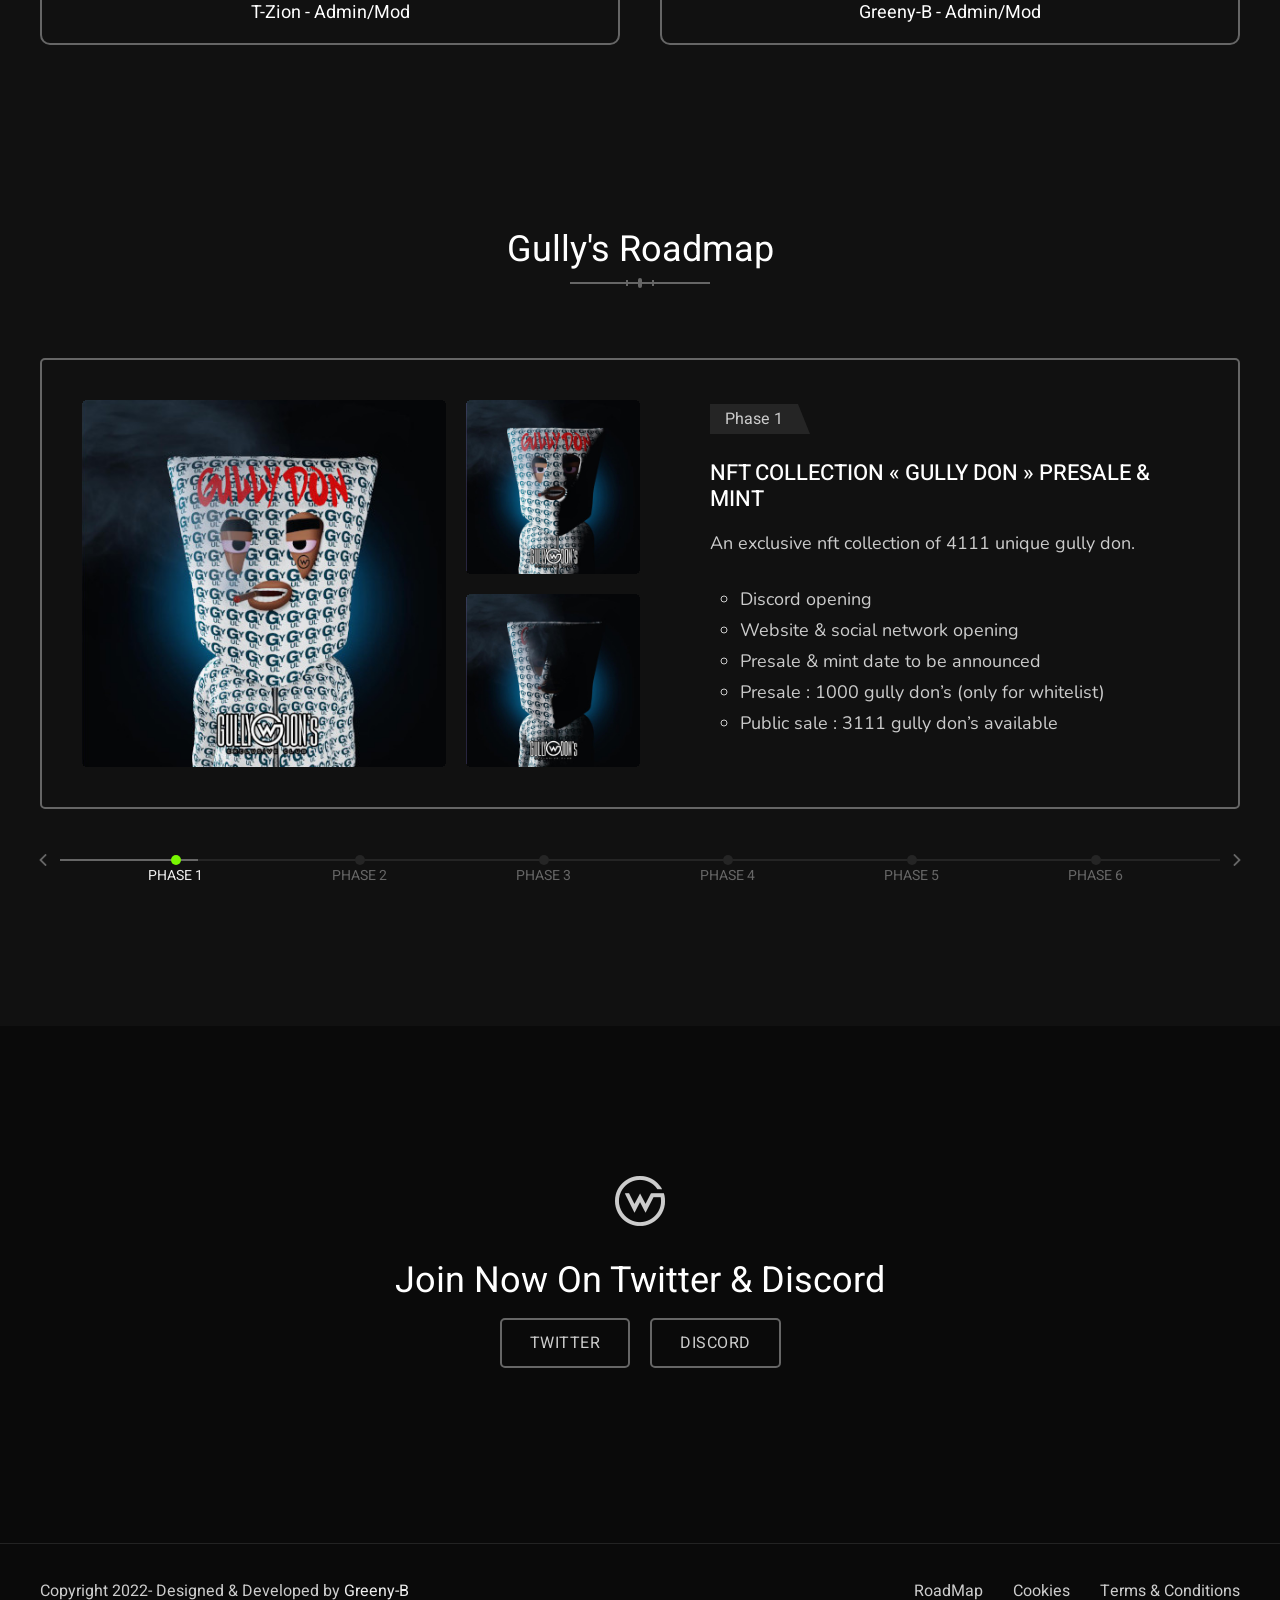
==== commit 9735e34f: "logodon" ====
--- a/index.html
+++ b/index.html
@@ -189,7 +189,8 @@
       <div class="hero_content">
         <div class="container">
           <div class="content">
-            <h2 class="fn_title" title="Neoh">Gully Don's</h2>
+            <img src="/img/logofull.png">
+            <!-- <h2 class="fn_title" title="Neoh">Gully Don's</h2> -->
             <p class="fn_desc fn_animated_text">FROM THE GULLY TO THE TOP OF THE WORLD.</p>
           </div>
         </div>
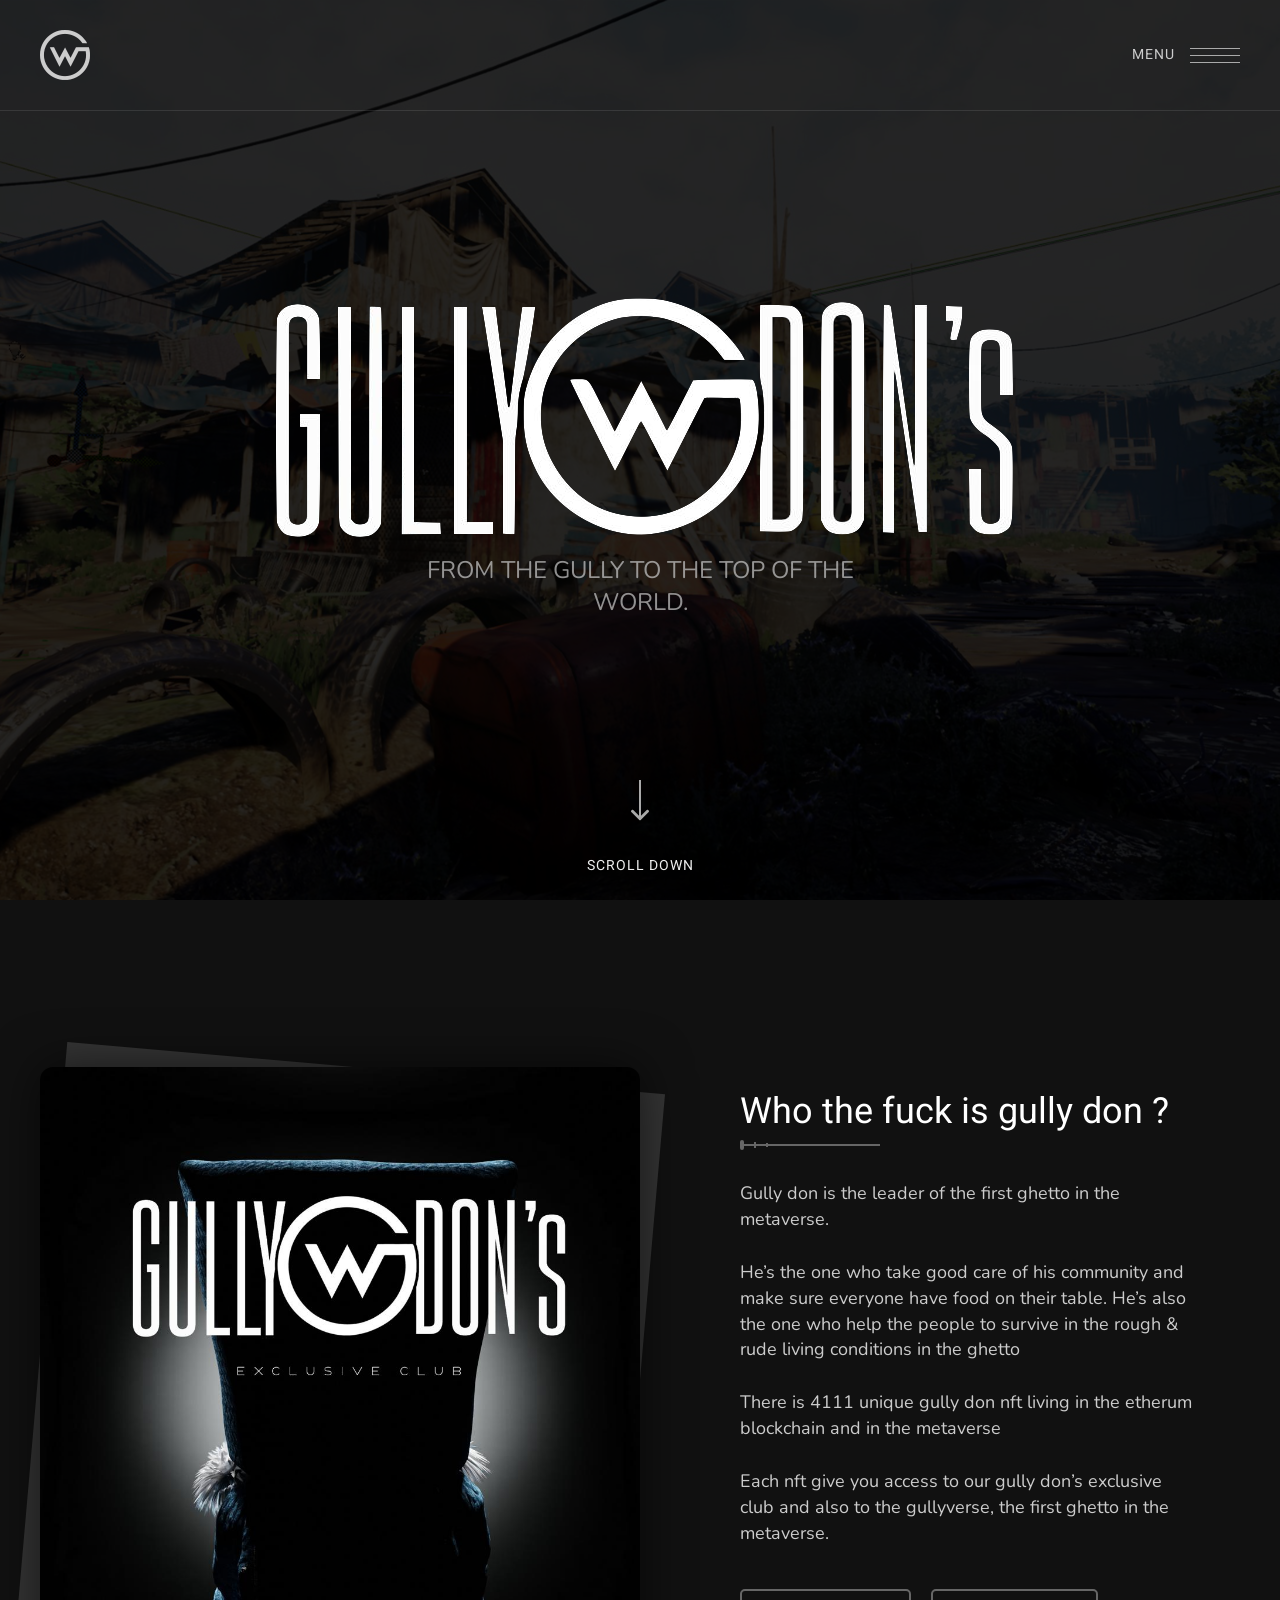
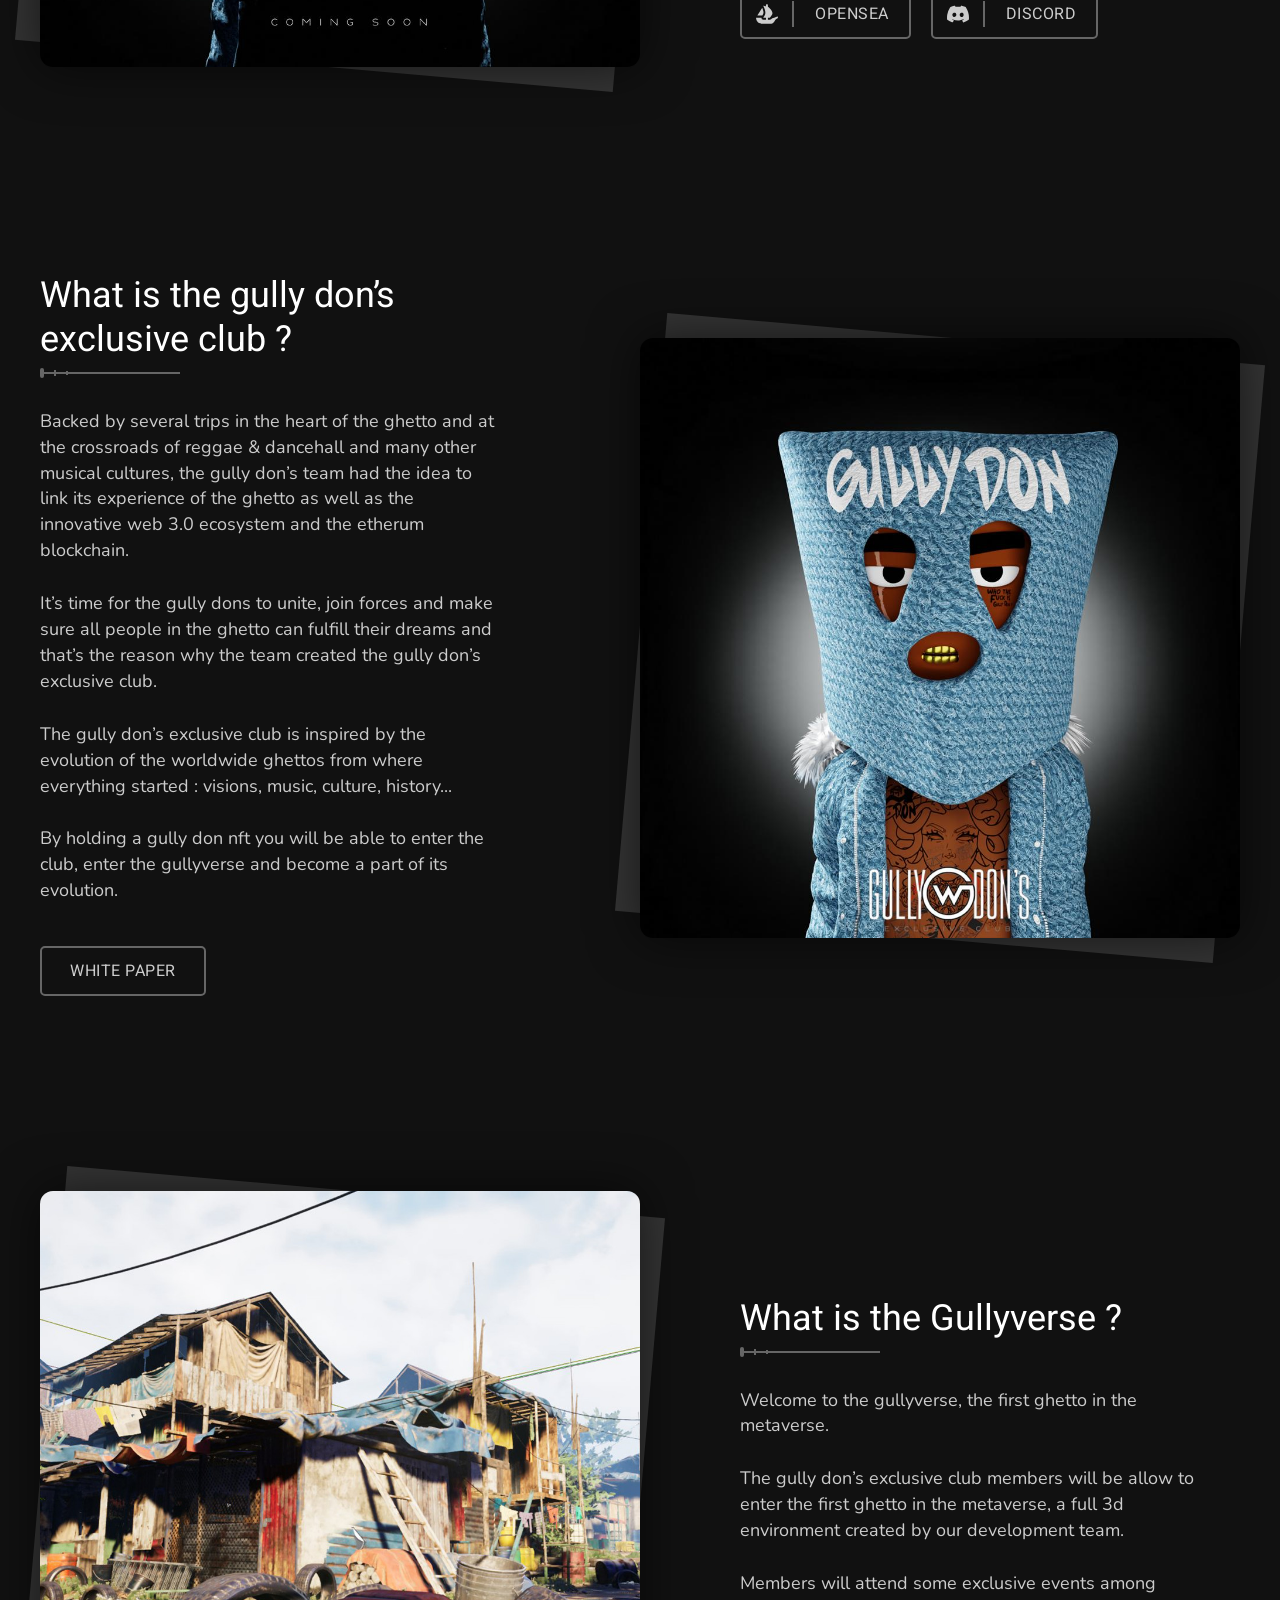
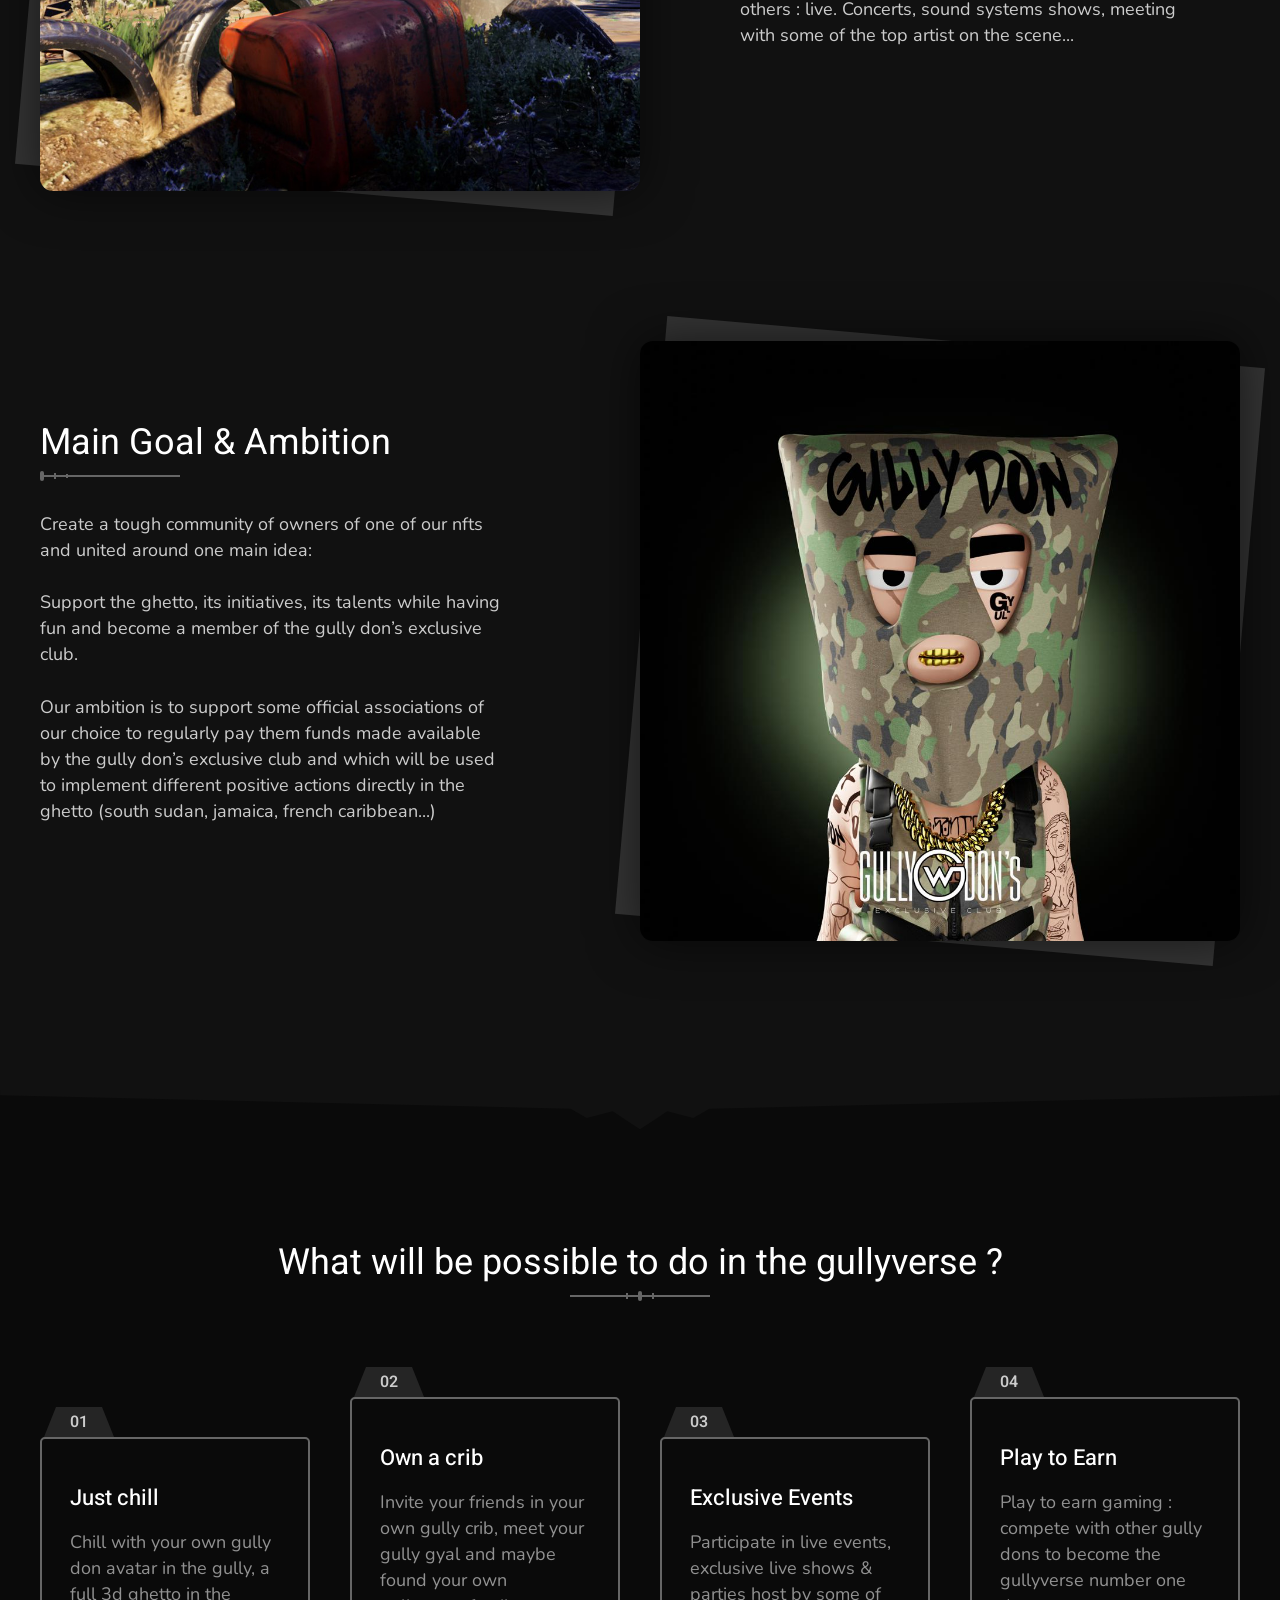
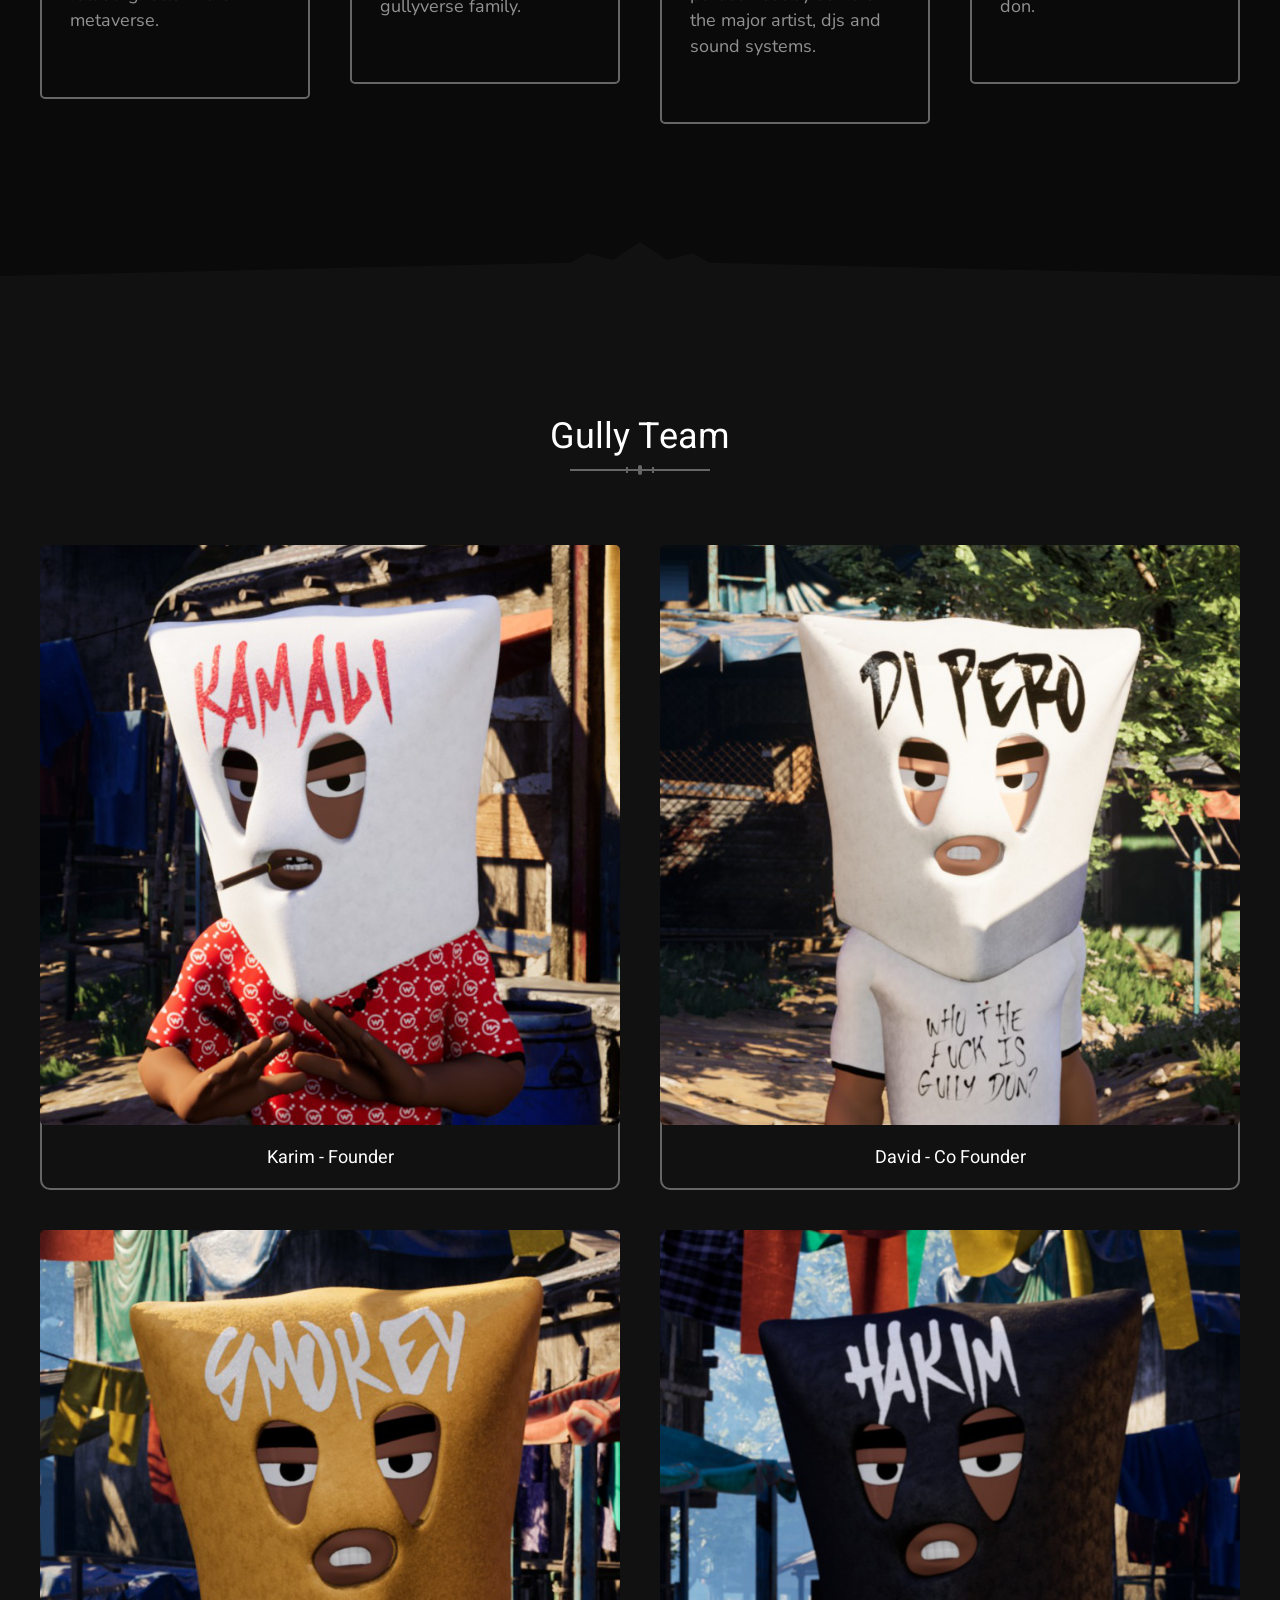
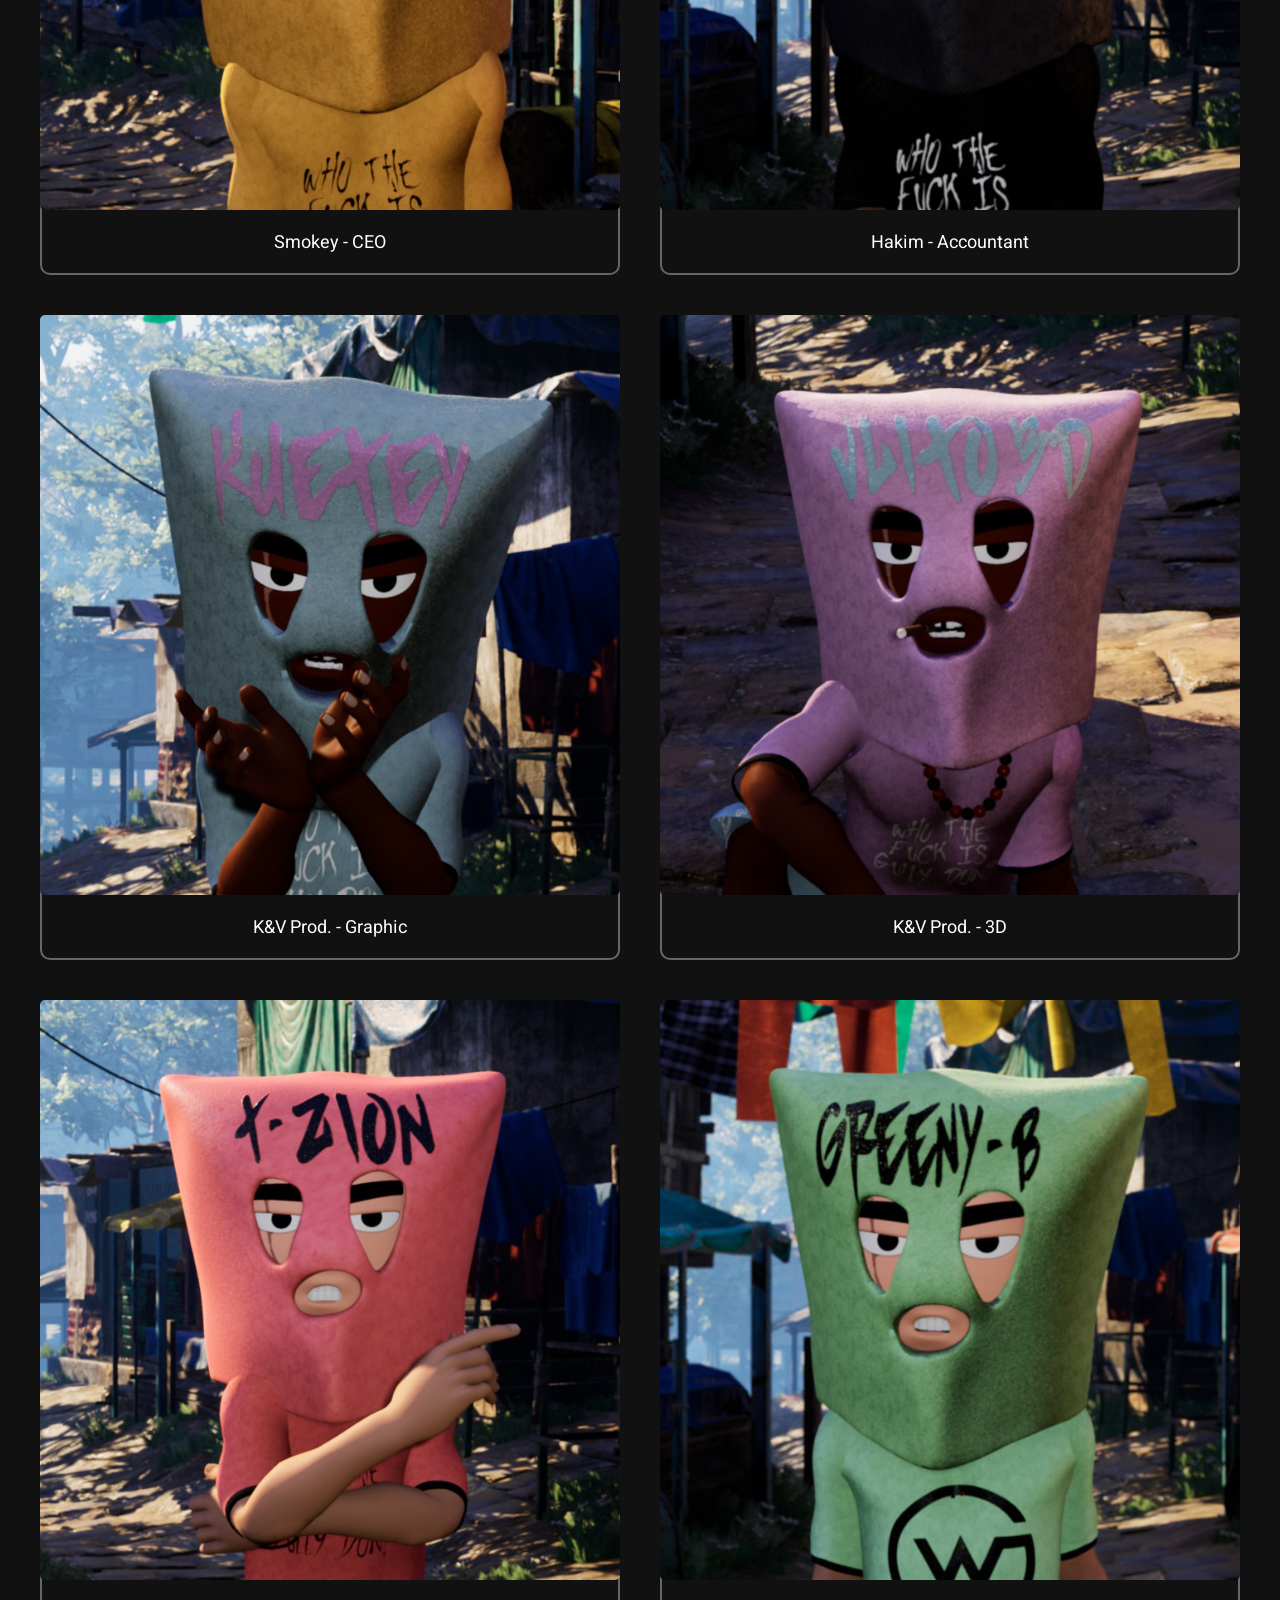
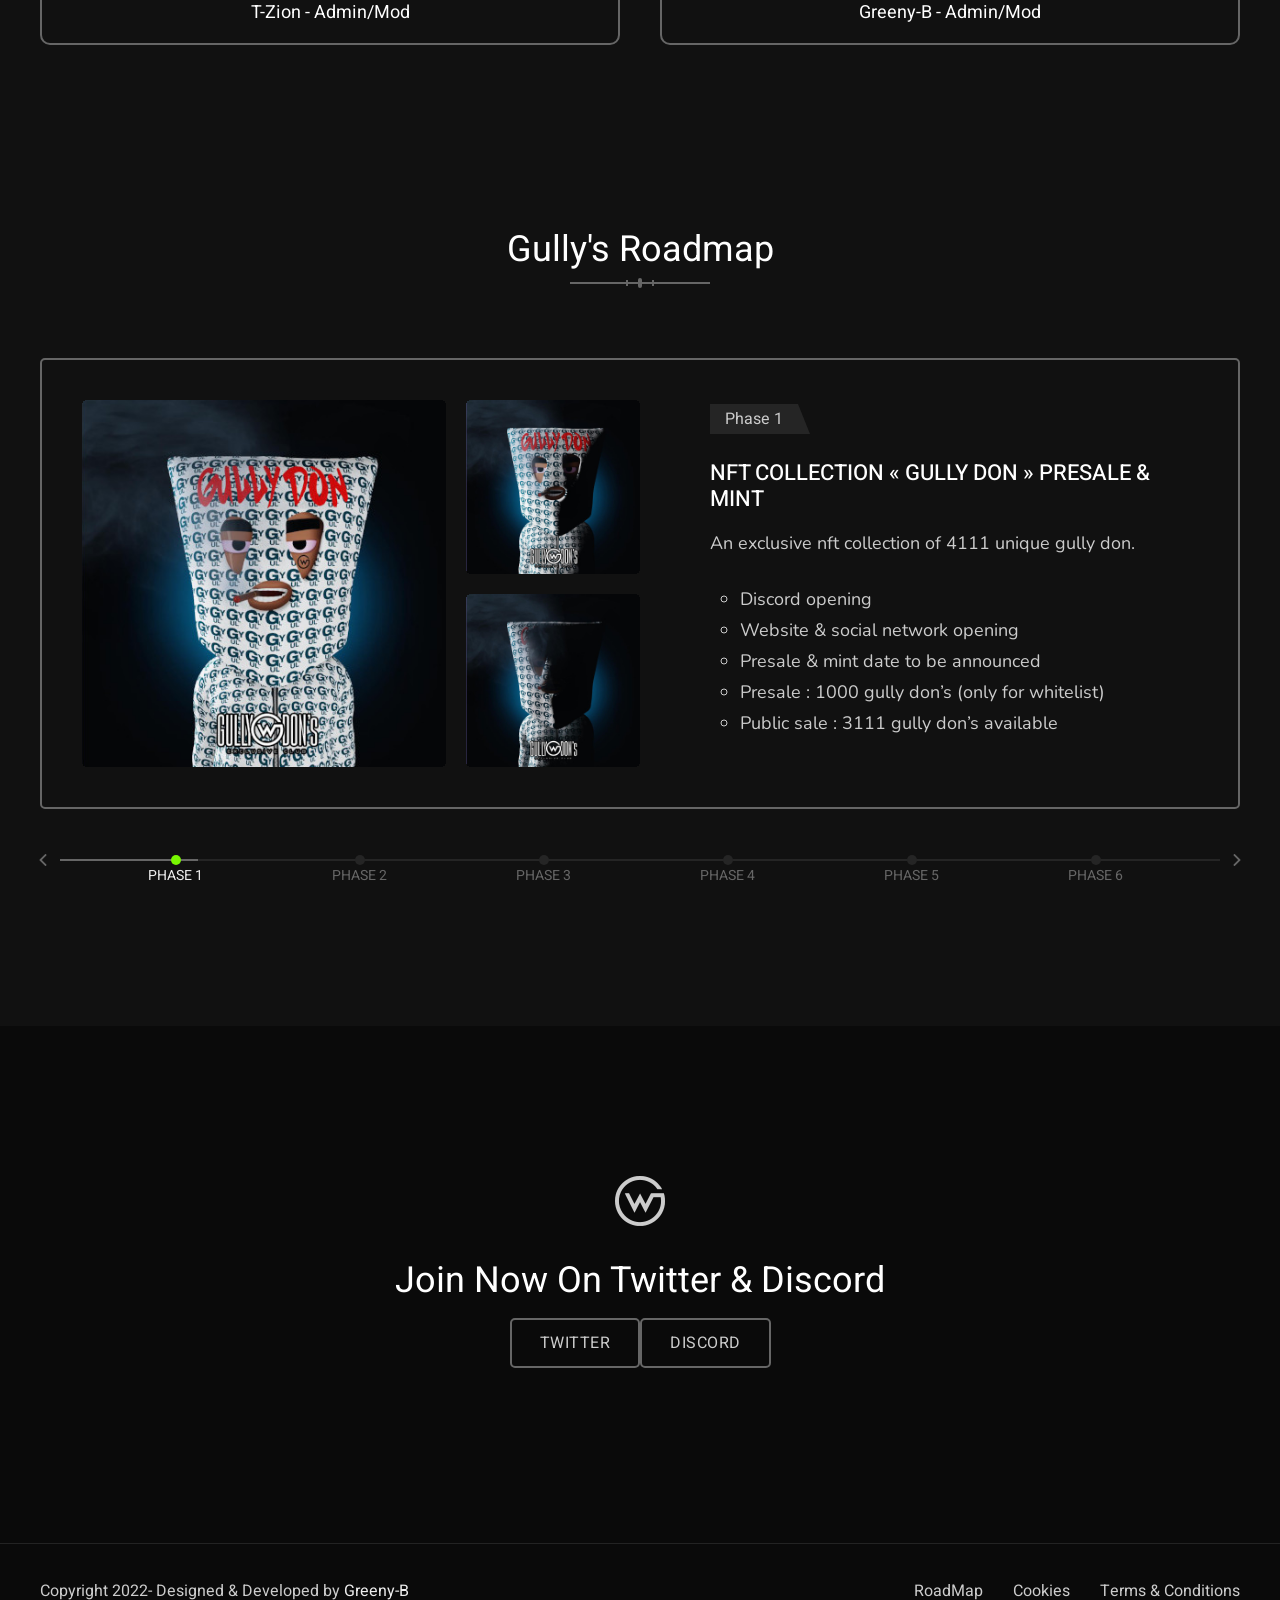
==== commit 0cd4871a: "margin" ====
--- a/index.html
+++ b/index.html
@@ -189,7 +189,7 @@
       <div class="hero_content">
         <div class="container">
           <div class="content">
-            <img src="/img/logofull.png">
+            <img src="img/logofull.png">
             <!-- <h2 class="fn_title" title="Neoh">Gully Don's</h2> -->
             <p class="fn_desc fn_animated_text">FROM THE GULLY TO THE TOP OF THE WORLD.</p>
           </div>
@@ -833,7 +833,7 @@
 
               <div class="subscribe_in" style="display:flex;align-items: center;justify-content: center;">
                 <!-- <input type="text" placeholder="Email..."> -->
-                <a style="margin-right: 20px;" href="#" class="neoh_fn_button only_text">
+                <a style="" href="#" class="neoh_fn_button only_text">
                   <span class="text">Twitter</span>
                 </a> <a href="#" class="neoh_fn_button only_text">
                   <span class="text">Discord</span>
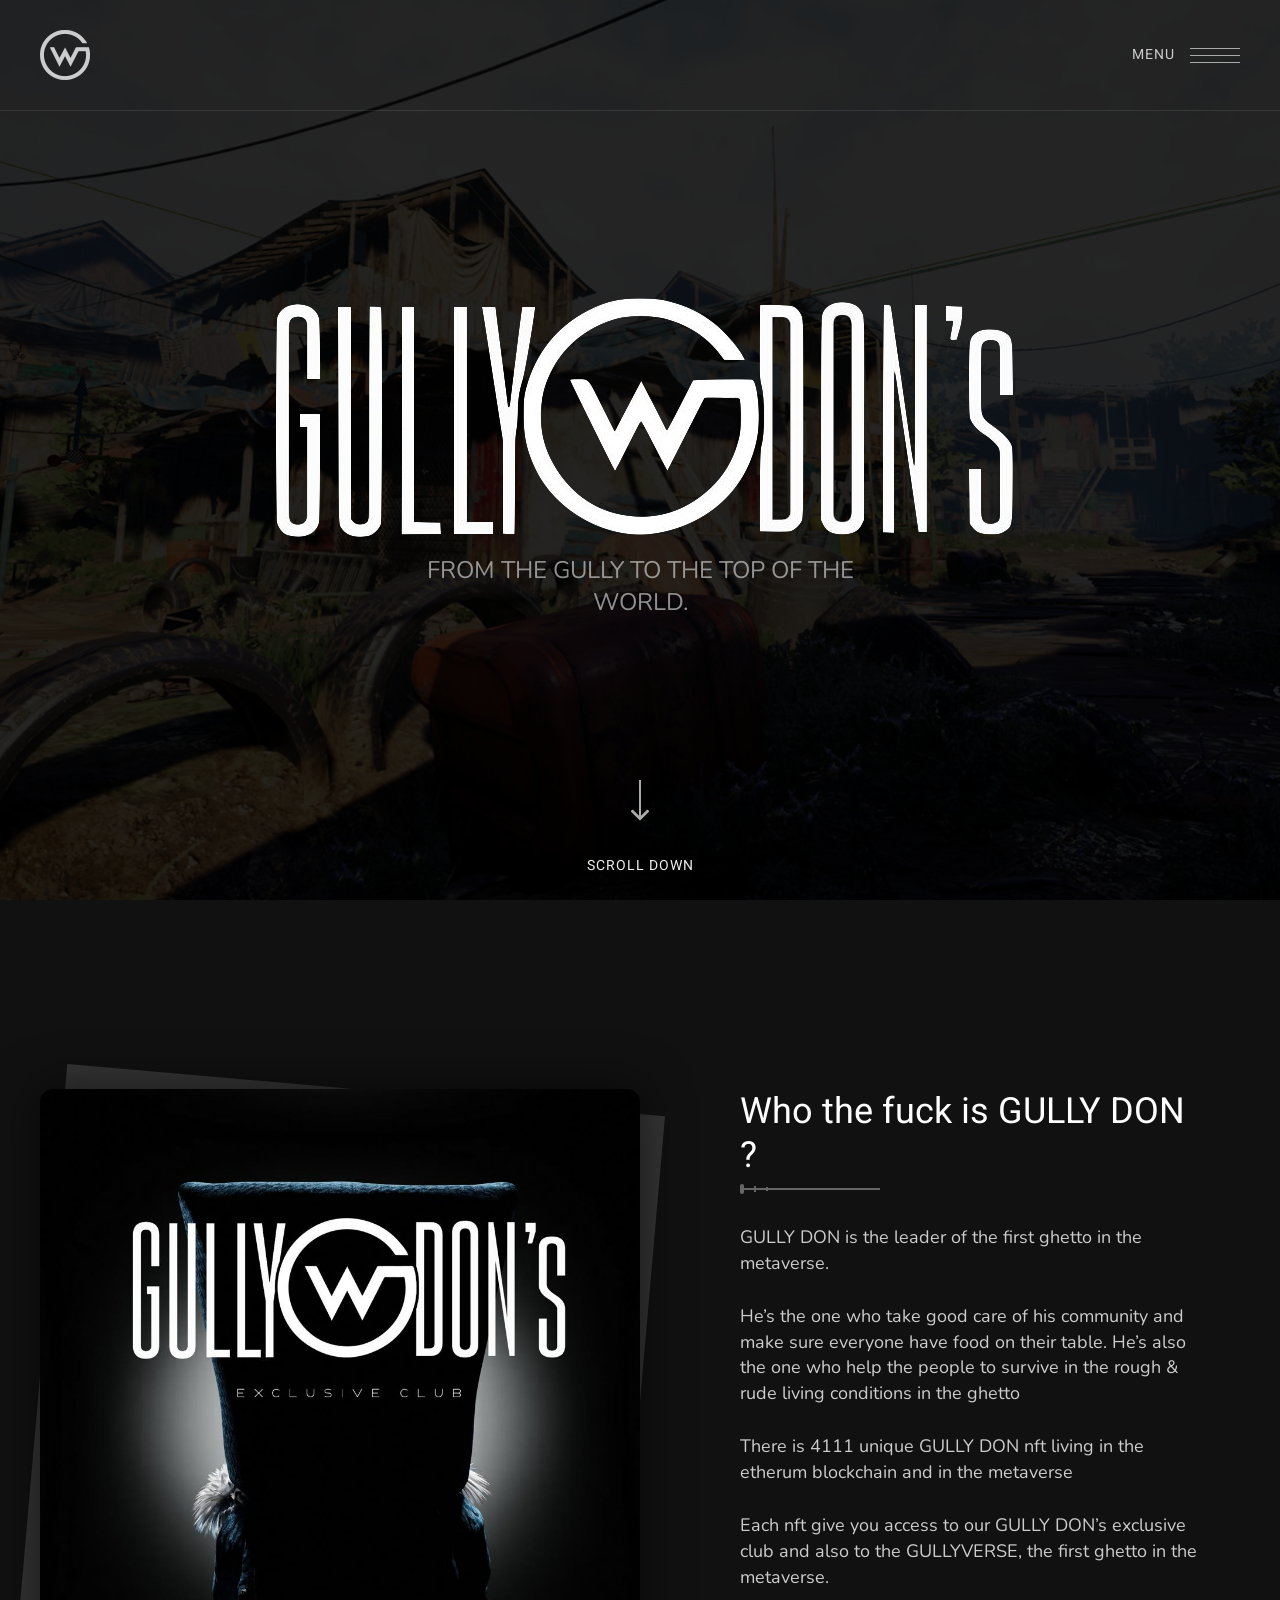
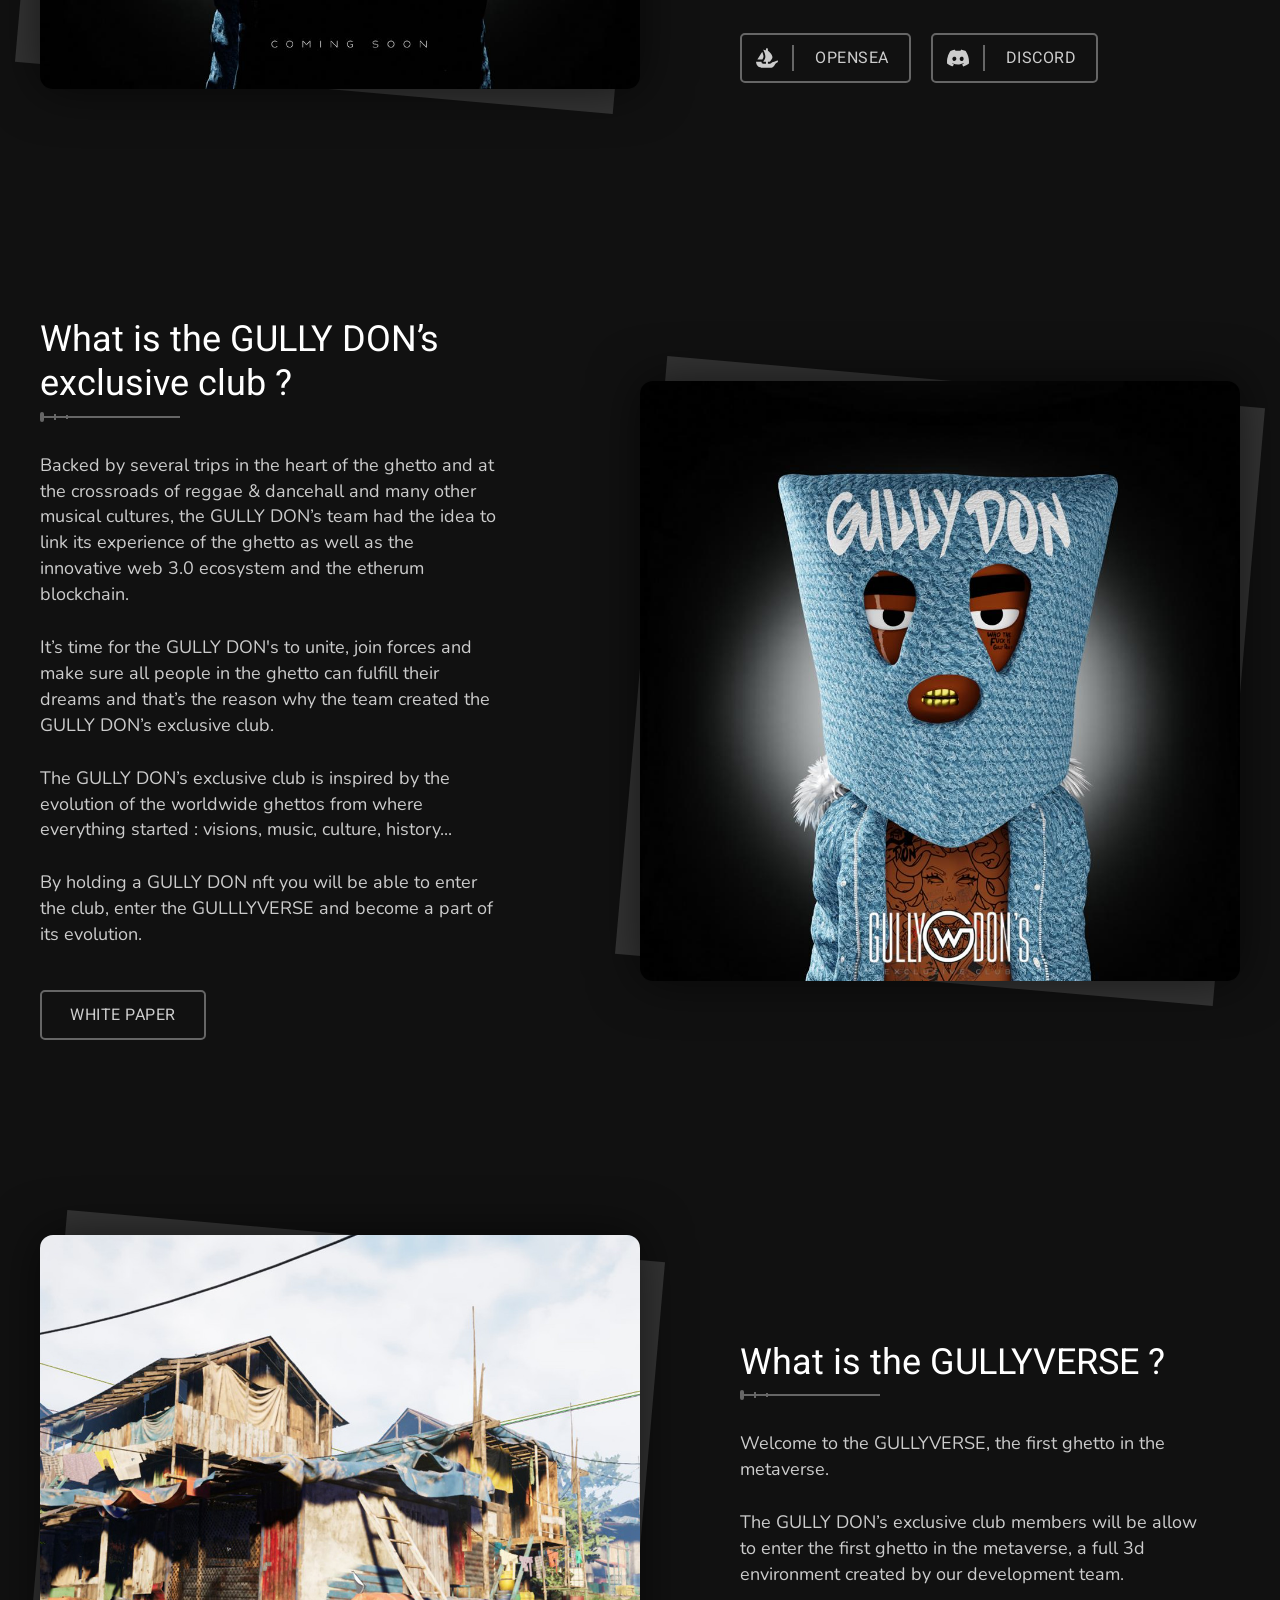
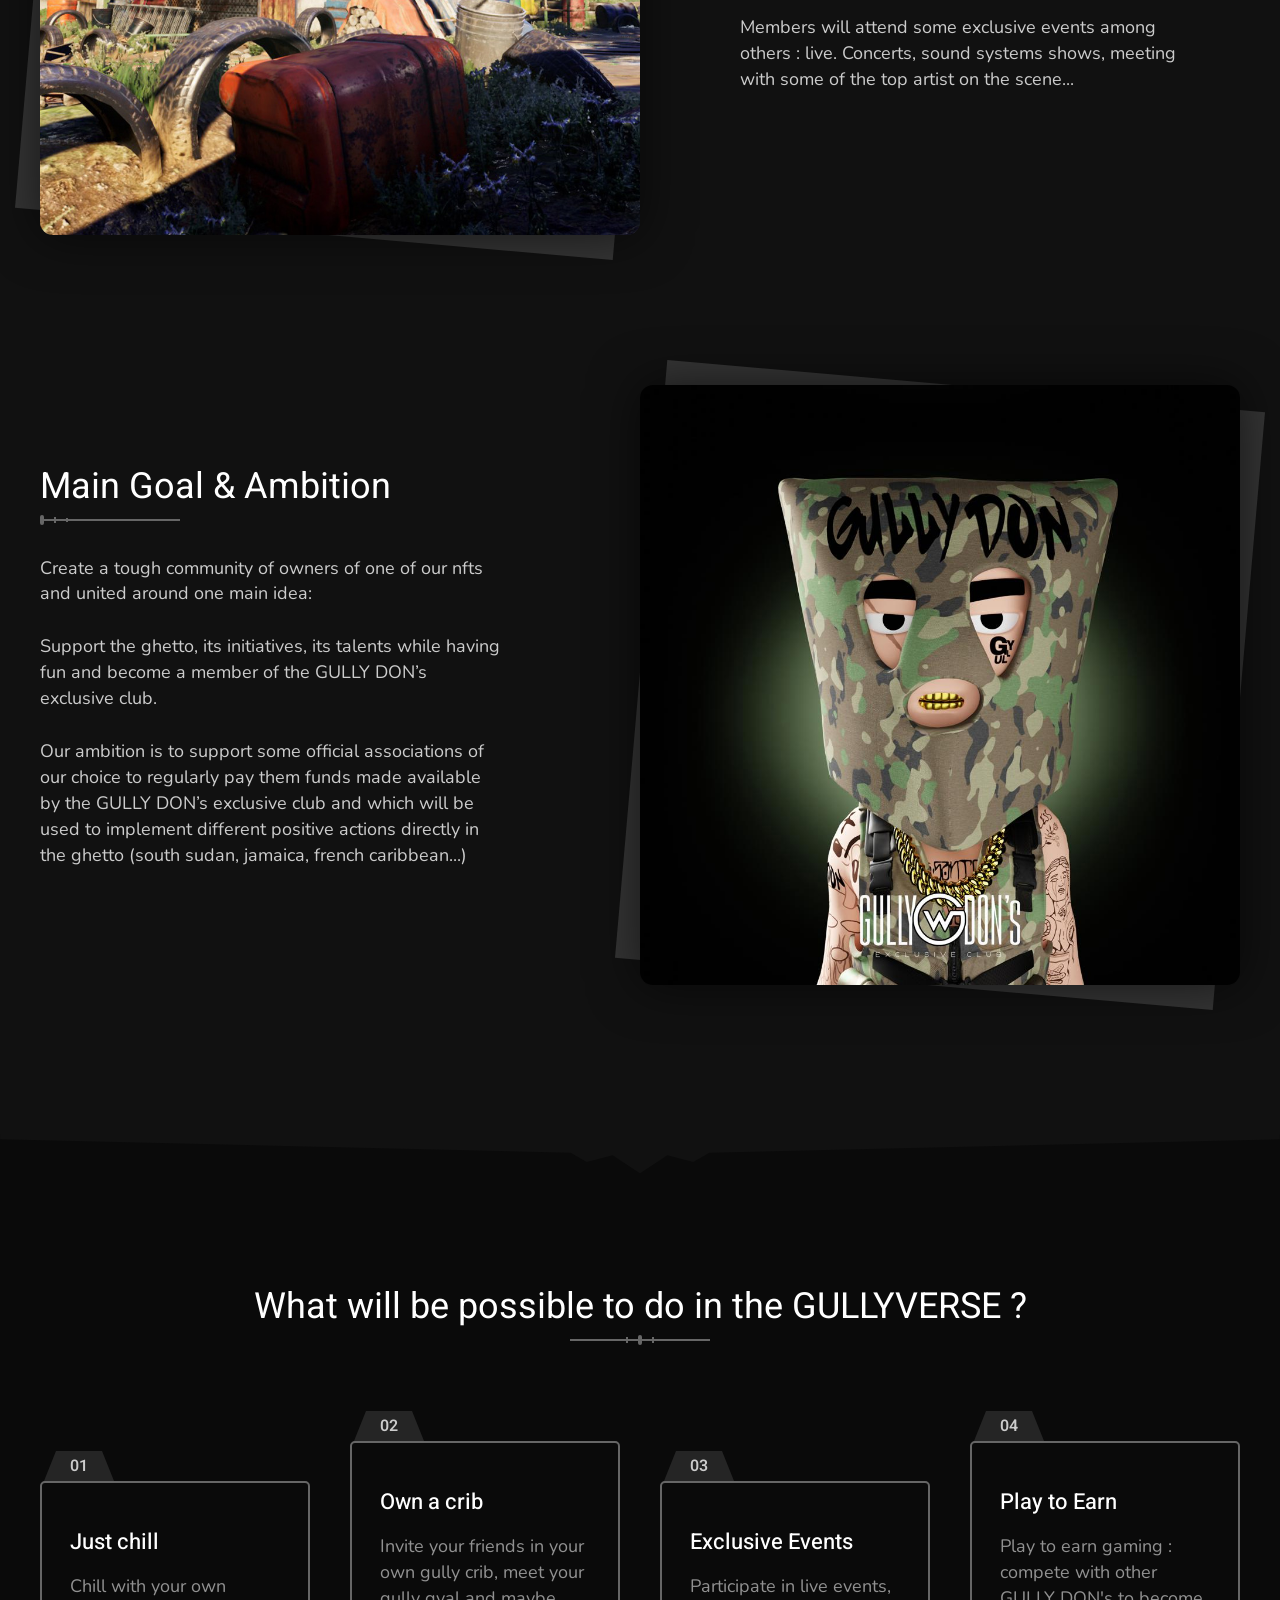
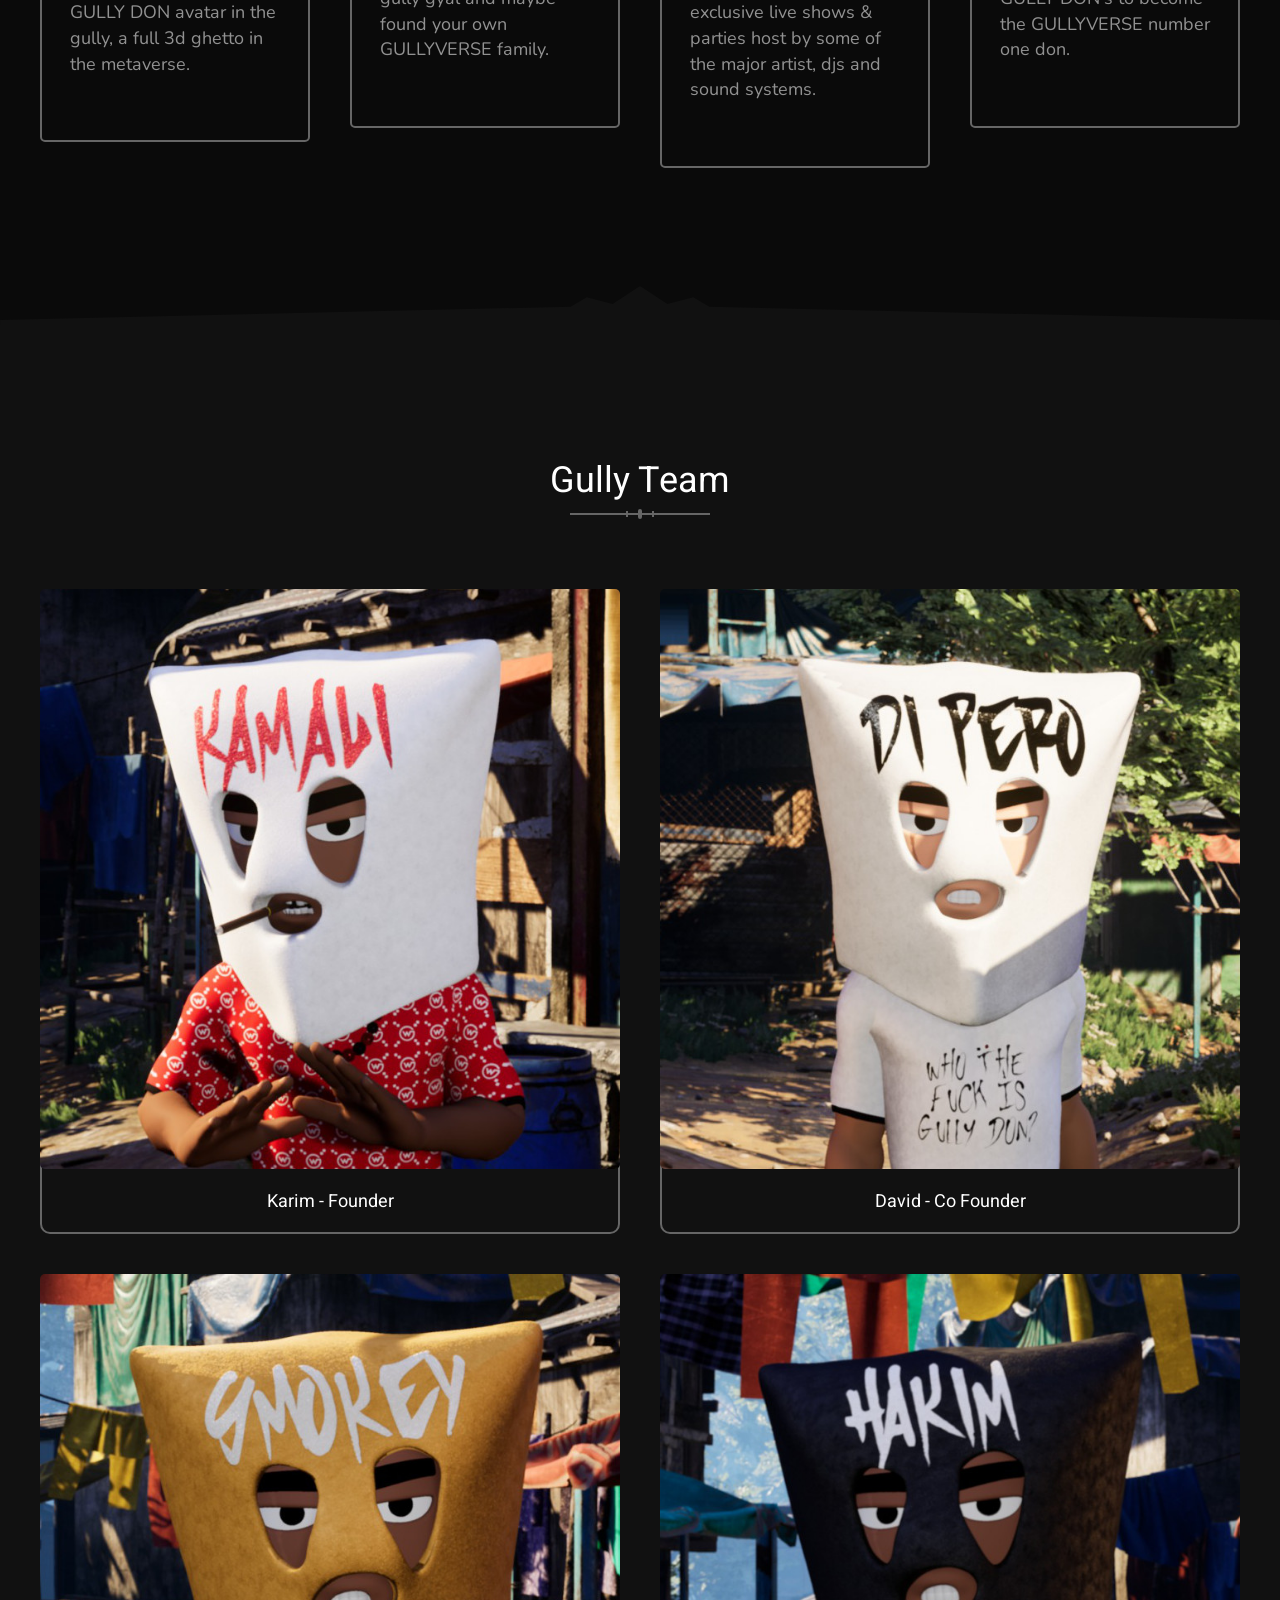
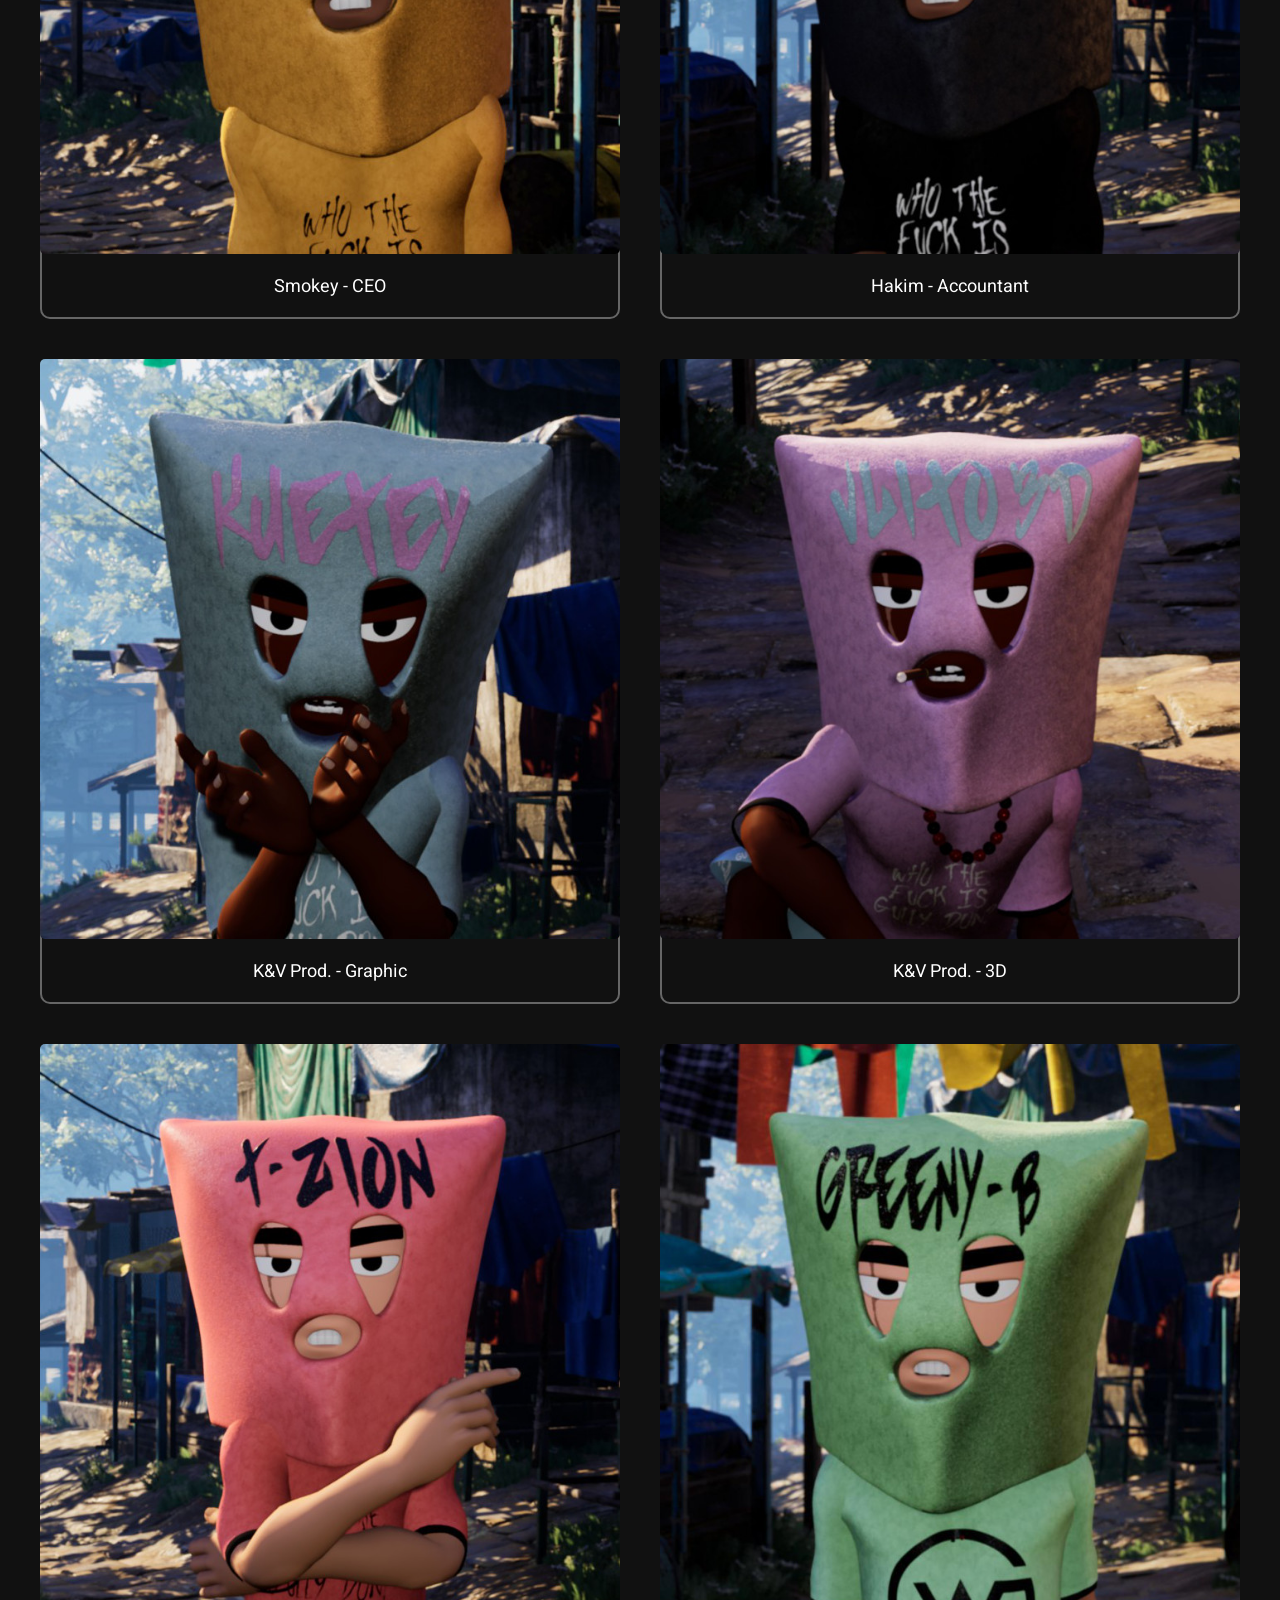
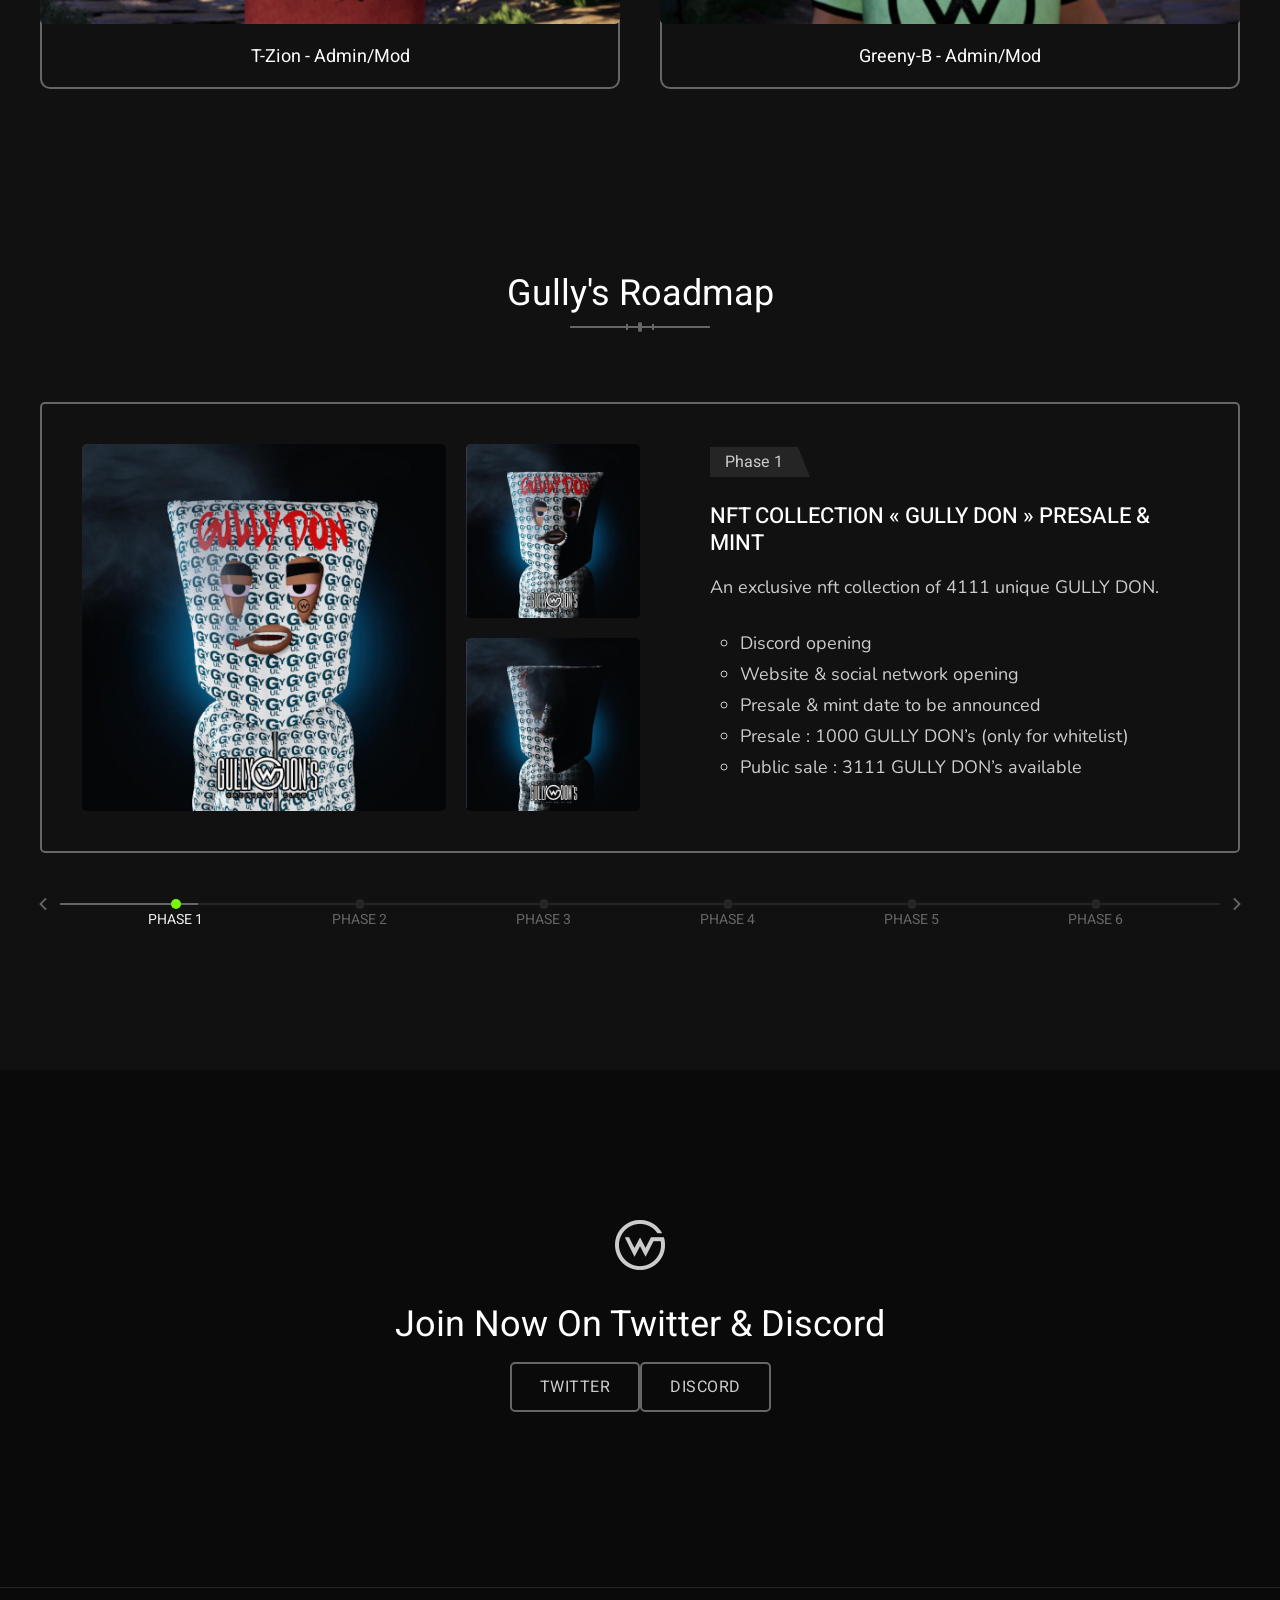
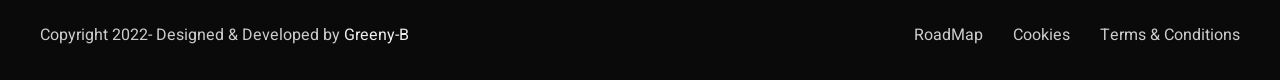
==== commit 0097ff79: "gully maj - remove menu" ====
--- a/index.html
+++ b/index.html
@@ -8,12 +8,12 @@
 
 <meta http-equiv="Content-Type" content="text/html; charset=utf-8" />
 
-<meta name="description" content="Neoh">
-<meta name="author" content="Frenify">
+<meta name="description" content="Welcome to the GULLYVERSE">
+<meta name="author" content="Gully Wear">
 
 <meta name="viewport" content="width=device-width, initial-scale=1, maximum-scale=1">
 
-<title>GullyVerse</title>
+<title>GULLYVERSE</title>
 
 <!-- Google Fonts -->
 <link rel="preconnect" href="https://fonts.googleapis.com">
@@ -61,7 +61,7 @@
             <div class="buttons">
               <a href="https://opensea.io/" target="_blank" class="neoh_fn_button opensea">
                 <span class="icon"><img src="svg/opensea.svg" alt="" class="fn__svg"></span>
-                <span class="text">View on OpenSea</span>
+                <span class="text">View on Twitter</span>
               </a>
               <a href="https://discord.com/" target="_blank" class="neoh_fn_button discord">
                 <span class="icon"><img src="svg/discord.svg" alt="" class="fn__svg"></span>
@@ -78,16 +78,8 @@
   <!-- Right Navigation -->
   <div class="nav_overlay"></div>
   <div class="neoh_fn_nav">
-    <div class="trigger is-active">
-      <div class="trigger_in">
-        <span class="text">Close</span>
-        <span class="hamb">
-          <span class="hamb_a"></span>
-          <span class="hamb_b"></span>
-          <span class="hamb_c"></span>
-        </span>
-      </div>
-    </div>
+    
+    
     <div class="nav_content">
       <div class="nav_menu">
         <ul>
@@ -109,7 +101,7 @@
       <div class="nav_buttons">
         <a href="https://opensea.io/" class="neoh_fn_button" target="_blank">
           <span class="icon"><img src="svg/opensea.svg" alt="" class="fn__svg"></span>
-          <span class="text">OpenSea</span>
+          <span class="text">Twitter</span>
         </a>
         <a href="https://discord.com/" class="neoh_fn_button" target="_blank">
           <span class="icon"><img src="svg/discord.svg" alt="" class="fn__svg"></span>
@@ -190,7 +182,7 @@
         <div class="container">
           <div class="content">
             <img src="img/logofull.png">
-            <!-- <h2 class="fn_title" title="Neoh">Gully Don's</h2> -->
+            <!-- <h2 class="fn_title" title="Neoh">GULLY DON's</h2> -->
             <p class="fn_desc fn_animated_text">FROM THE GULLY TO THE TOP OF THE WORLD.</p>
           </div>
         </div>
@@ -218,15 +210,15 @@
           <div class="content_item">
             
             <div class="neoh_fn_title" data-align="left">
-              <h3 class="fn_title">Who the fuck is gully don ?</h3>
+              <h3 class="fn_title">Who the fuck is GULLY DON ?</h3>
               <div class="line"><span></span></div>
             </div>
             
             <div class="desc">
-              <p>Gully don is the leader of the first ghetto in the metaverse.</p>
+              <p>GULLY DON is the leader of the first ghetto in the metaverse.</p>
               <p>He’s the one who take good care of his community and make sure everyone have food on their table. He’s also the one who help the people to survive in the rough & rude living conditions in the ghetto</p>
-              <p>There is 4111 unique gully don nft living in the etherum blockchain and in the metaverse</p>
-              <p>Each nft give you access to our gully don’s exclusive club and also to the gullyverse, the first ghetto in the metaverse.</p>
+              <p>There is 4111 unique GULLY DON nft living in the etherum blockchain and in the metaverse</p>
+              <p>Each nft give you access to our GULLY DON’s exclusive club and also to the GULLYVERSE, the first ghetto in the metaverse.</p>
             </div>
             
             <div class="buttons">
@@ -252,15 +244,15 @@
           <div class="content_item">
             
             <div class="neoh_fn_title" data-align="left">
-              <h3 class="fn_title">What is the gully don’s exclusive club ?</h3>
+              <h3 class="fn_title">What is the GULLY DON’s exclusive club ?</h3>
               <div class="line"><span></span></div>
             </div>
             
             <div class="desc">
-              <p>Backed by several trips in the heart of the ghetto and at the crossroads of reggae & dancehall and many other musical cultures, the gully don’s team had the idea to link its experience of the ghetto as well as the innovative web 3.0 ecosystem and the etherum blockchain.</p>
-              <p>It’s time for the gully dons to unite, join forces and make sure all people in the ghetto can fulfill their dreams and that’s the reason why the team created the gully don’s exclusive club.</p>
-              <p>The gully don’s exclusive club is inspired by the evolution of the worldwide ghettos from where everything started : visions, music, culture, history...</p>
-              <p>By holding a gully don nft you will be able to enter the club, enter the gullyverse and become a part of its evolution.</p>
+              <p>Backed by several trips in the heart of the ghetto and at the crossroads of reggae & dancehall and many other musical cultures, the GULLY DON’s team had the idea to link its experience of the ghetto as well as the innovative web 3.0 ecosystem and the etherum blockchain.</p>
+              <p>It’s time for the GULLY DON's to unite, join forces and make sure all people in the ghetto can fulfill their dreams and that’s the reason why the team created the GULLY DON’s exclusive club.</p>
+              <p>The GULLY DON’s exclusive club is inspired by the evolution of the worldwide ghettos from where everything started : visions, music, culture, history...</p>
+              <p>By holding a GULLY DON nft you will be able to enter the club, enter the GULLLYVERSE and become a part of its evolution.</p>
             </div>
             
             <div class="buttons">
@@ -280,13 +272,13 @@
           <div class="content_item">
             
             <div class="neoh_fn_title" data-align="left">
-              <h3 class="fn_title">What is the Gullyverse ?</h3>
+              <h3 class="fn_title">What is the GULLYVERSE ?</h3>
               <div class="line"><span></span></div>
             </div>
             
             <div class="desc">
-              <p>Welcome to the gullyverse, the first ghetto in the metaverse.</p>
-              <p>The gully don’s exclusive club members will be allow to enter the first ghetto in the metaverse, a full 3d environment created by our development team.</p>
+              <p>Welcome to the GULLYVERSE, the first ghetto in the metaverse.</p>
+              <p>The GULLY DON’s exclusive club members will be allow to enter the first ghetto in the metaverse, a full 3d environment created by our development team.</p>
               <p>Members will attend some exclusive events among others : live. Concerts, sound systems shows, meeting with some of the top artist on the scene...</p>
             </div>
             
@@ -319,8 +311,8 @@
             
             <div class="desc">
               <p>Create a tough community of owners of one of our nfts and united around one main idea:</p>
-              <p>Support the ghetto, its initiatives, its talents while having fun and become a member of the gully don’s exclusive club.</p>
-              <p>Our ambition is to support some official associations of our choice to regularly pay them funds made available by the gully don’s exclusive club and which will be used to implement different positive actions directly in the ghetto (south sudan, jamaica, french caribbean...)</p>
+              <p>Support the ghetto, its initiatives, its talents while having fun and become a member of the GULLY DON’s exclusive club.</p>
+              <p>Our ambition is to support some official associations of our choice to regularly pay them funds made available by the GULLY DON’s exclusive club and which will be used to implement different positive actions directly in the ghetto (south sudan, jamaica, french caribbean...)</p>
             </div>
             
            <!--  <div class="buttons">
@@ -352,7 +344,7 @@
         
         <!-- Main Title -->
         <div class="neoh_fn_title">
-          <h3 class="fn_title">What will be possible to do in the gullyverse ?</h3>
+          <h3 class="fn_title">What will be possible to do in the GULLYVERSE ?</h3>
           <div class="line"><span></span></div>
         </div>
         <!-- !Main Title -->
@@ -365,7 +357,7 @@
                 <div class="item_num"><span>01</span></div>
                 <div class="item_content">
                   <h3 class="fn_title">Just chill</h3>
-                  <p class="fn_desc fn_animated_text">Chill with your own gully don avatar in the gully, a full 3d ghetto in the metaverse.</p>
+                  <p class="fn_desc fn_animated_text">Chill with your own GULLY DON avatar in the gully, a full 3d ghetto in the metaverse.</p>
                 </div>
               </div>
             </li>
@@ -374,7 +366,7 @@
                 <div class="item_num"><span>02</span></div>
                 <div class="item_content">
                   <h3 class="fn_title">Own a crib</h3>
-                  <p class="fn_desc fn_animated_text">Invite your friends in your own gully crib, meet your gully gyal and maybe found your own gullyverse family.</p>
+                  <p class="fn_desc fn_animated_text">Invite your friends in your own gully crib, meet your gully gyal and maybe found your own GULLYVERSE family.</p>
                 </div>
               </div>
             </li>
@@ -392,7 +384,7 @@
                 <div class="item_num"><span>04</span></div>
                 <div class="item_content">
                   <h3 class="fn_title">Play to Earn</h3>
-                  <p class="fn_desc fn_animated_text">Play to earn gaming : compete with other gully dons to become the gullyverse number one don.</p>
+                  <p class="fn_desc fn_animated_text">Play to earn gaming : compete with other GULLY DON's to become the GULLYVERSE number one don.</p>
                 </div>
               </div>
             </li>
@@ -558,13 +550,13 @@
                   <div class="t_item_info">
                     <p class="fn_date"><span>Phase 1</span></p>
                     <h3 class="fn_title"><a href="roadmap-single.html">NFT COLLECTION « GULLY DON » PRESALE & MINT</a></h3>
-                    <p class="fn_desc">An exclusive nft collection of 4111 unique gully don.</p>
+                    <p class="fn_desc">An exclusive nft collection of 4111 unique GULLY DON.</p>
                     <ul class="fn_desc">    
                       <li>Discord opening</li>
                       <li>Website & social network opening</li>
                       <li>Presale & mint date to be announced</li>
-                      <li>Presale : 1000 gully don’s (only for whitelist)</li>
-                      <li>Public sale : 3111 gully don’s available</li>
+                      <li>Presale : 1000 GULLY DON’s (only for whitelist)</li>
+                      <li>Public sale : 3111 GULLY DON’s available</li>
 
 
                     </ul>
@@ -626,12 +618,12 @@
                   <div class="t_item_info">
                     <p class="fn_date"><span>PHASE 3</span></p>
                     <h3 class="fn_title"><a href="roadmap-single.html">NFT COLLECTION « GULLY CRIB’S »</a></h3>
-                    <p class="fn_desc">8222 unique gully crib’s are going to be available in the gullyverse.</p>
+                    <p class="fn_desc">8222 unique gully crib’s are going to be available in the GULLYVERSE.</p>
                     <ul>
                       <li>Each house can be modified at any time, personalize with digital assets.</li>
                       <li>Expose your nft collection in your own gully crib.</li>
                     
-<li>Get a full range of clothes and stuff for your own gully don (Free sft for holders of a gully crib nft)</li>
+<li>Get a full range of clothes and stuff for your own GULLY DON (Free sft for holders of a gully crib nft)</li>
                       </ul>
                       
 
@@ -663,8 +655,8 @@
                   <div class="t_item_info">
                     <p class="fn_date"><span>Phase 4</span></p>
                     <h3 class="fn_title"><a href="roadmap-single.html">ENTER THE GULLYVERSE</a></h3>
-                    <p class="fn_desc">Welcome to the gullyverse</p>
-                    <p class="fn_desc">Gully wear is producing the first ghetto in the metaverse called the gullyverse.</p>
+                    <p class="fn_desc">Welcome to the GULLYVERSE</p>
+                    <p class="fn_desc">Gully wear is producing the first ghetto in the metaverse called the GULLYVERSE.</p>
                     <p class="fn_desc">Meeting with the gdec family,</p>
                     <p class="fn_desc">Live dancehall events, play to earn games and much more.</p>
                    <!--  <p class="fn_read">
@@ -695,7 +687,7 @@
                   <div class="t_item_info">
                     <p class="fn_date"><span>Phase 5</span></p>
                     <h3 class="fn_title"><a href="roadmap-single.html">GULLY VERSE COIN - $GSV</a></h3>
-                    <p class="fn_desc">Stake your gully don & gully gyal nft and earn some $gsv daily.$gsv will be the the main currency in the gullyverse</p>
+                    <p class="fn_desc">Stake your GULLY DON & GULLY GYAL nft and earn some $gsv daily.$gsv will be the the main currency in the GULLYVERSE</p>
                     <!-- <p class="fn_read">
                       <a href="roadmap-single.html" class="neoh_fn_button only_text">
                         <span class="text">Read More</span>
@@ -724,7 +716,7 @@
                   <div class="t_item_info">
                     <p class="fn_date"><span>Phase 6</span></p>
                     <h3 class="fn_title"><a href="roadmap-single.html">VOODOO RITUAL</a></h3>
-                    <p class="fn_desc">With the voodoo ritual you will be able to do an epic upgrade to your gully don nft.An old witch has thrown a spell on your gully don. You will need to go through the voodoo ritual to remove the spell and then discover your gully don without a mask.</p>
+                    <p class="fn_desc">With the voodoo ritual you will be able to do an epic upgrade to your GULLY DON nft.An old witch has thrown a spell on your GULLY DON. You will need to go through the voodoo ritual to remove the spell and then discover your GULLY DON without a mask.</p>
                    <!--  <p class="fn_read">
                       <a href="roadmap-single.html" class="neoh_fn_button only_text">
                         <span class="text">Read More</span>
